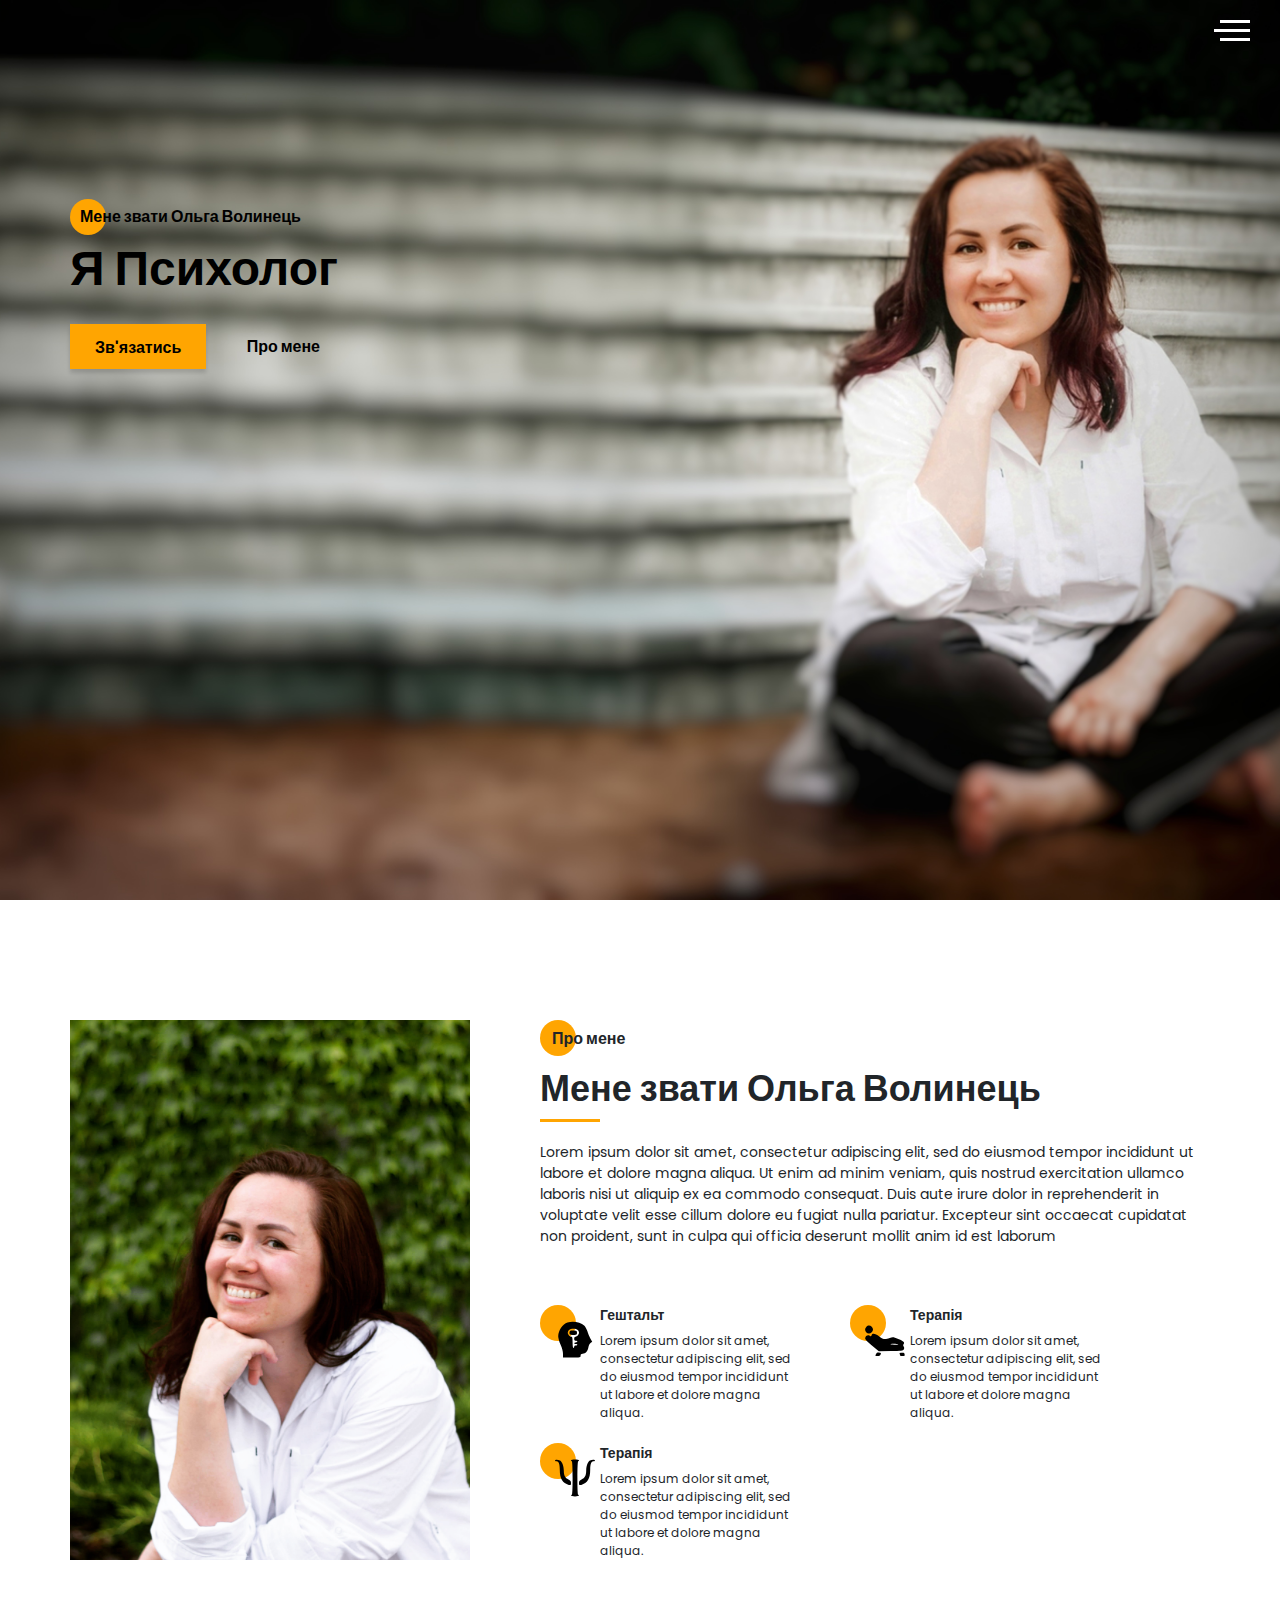
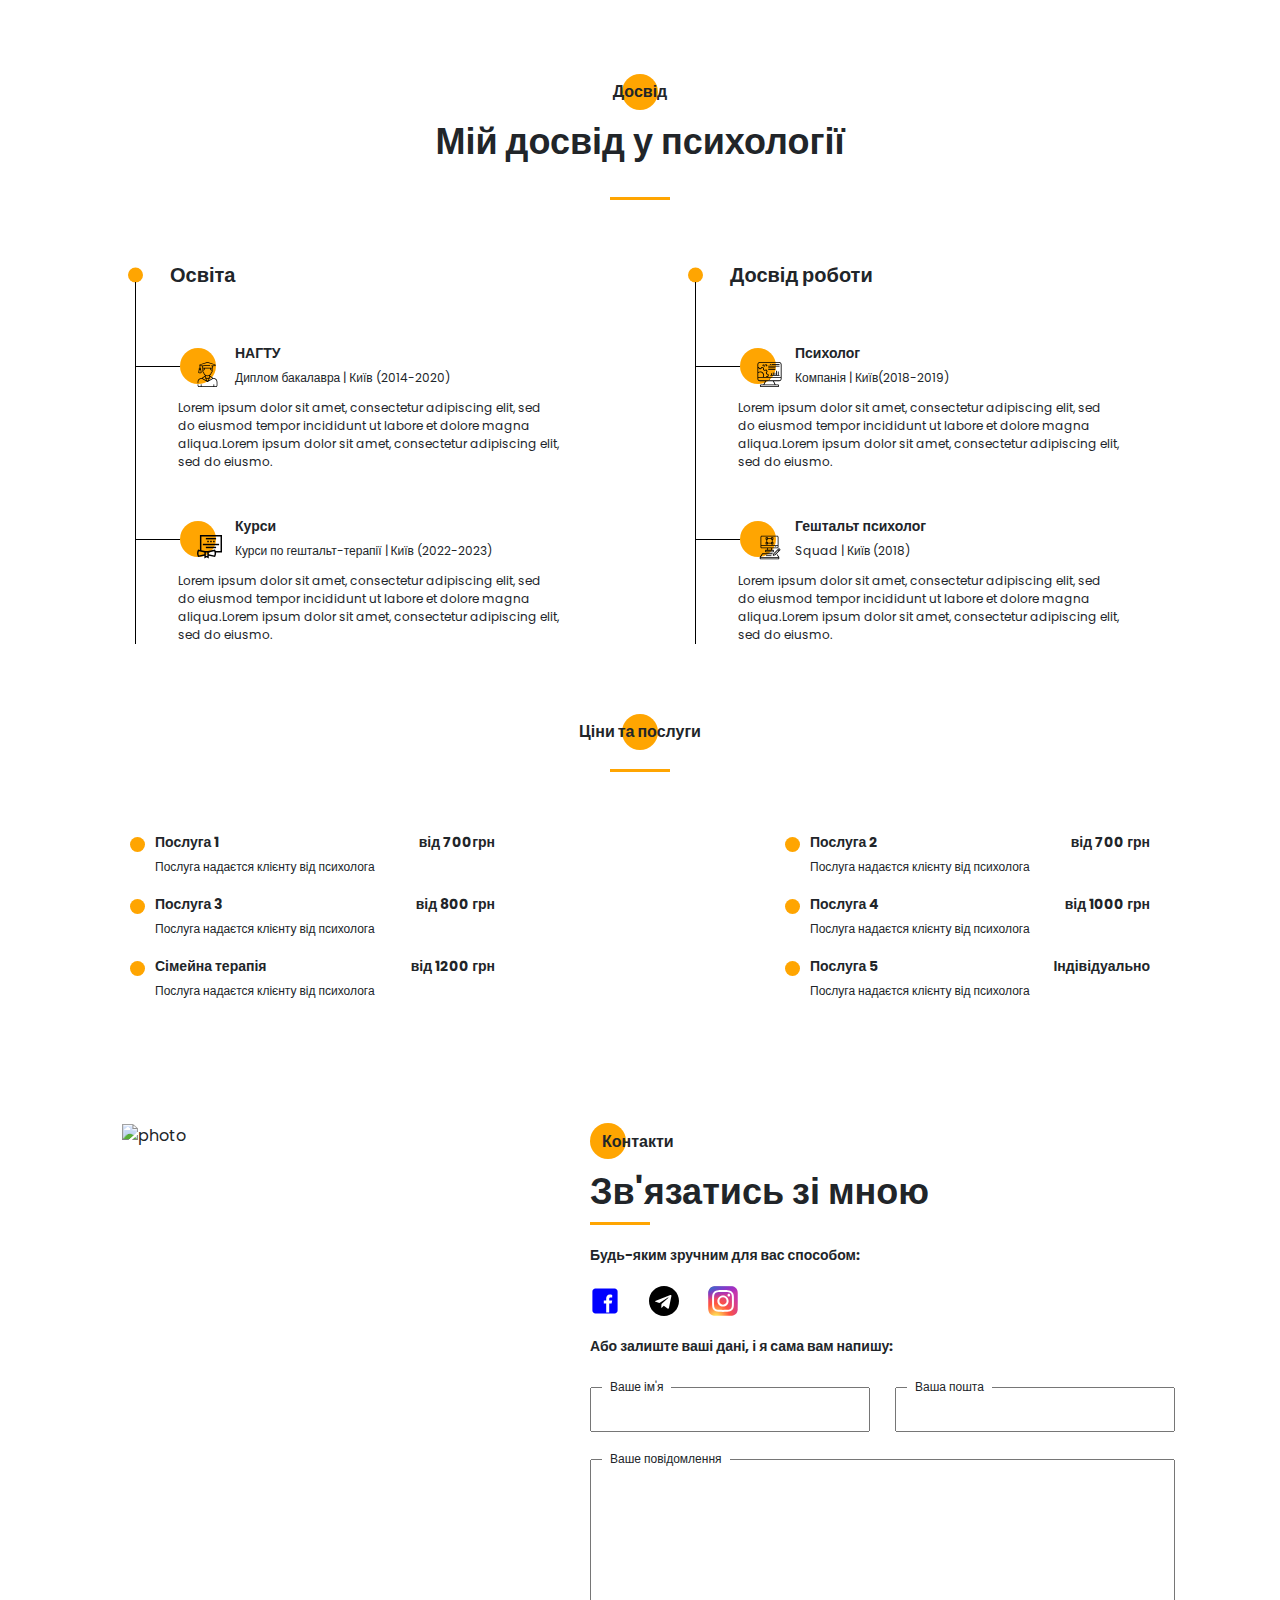
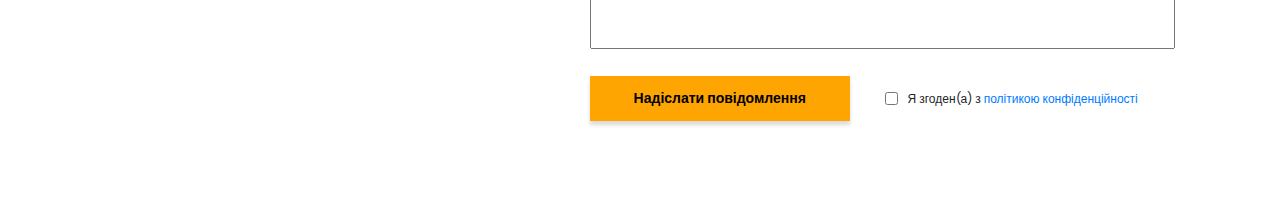
==== index.html @ dd6b6eea "Add files via upload" ====
<!DOCTYPE html><html lang="ru"><head><meta charset="UTF-8"><meta name="viewport" content="width=device-width,initial-scale=1"><meta http-equiv="X-UA-Compatible" content="ie=edge"><title>Olga Volynets</title><meta name="title" content="Мое портфолио"><meta name="description" content="Здесь вы сможете ознакомиться с моими работами и узнать больше обо мне"><!-- Open Graph / Facebook --><meta property="og:type" content="website"><meta property="og:url" content="https://metatags.io/"><meta property="og:title" content="Мое портфолио"><meta property="og:description" content="Здесь вы сможете ознакомиться с моими работами и узнать больше обо мне"><meta property="og:image" content="https://metatags.io/assets/meta-tags-16a33a6a8531e519cc0936fbba0ad904e52d35f34a46c97a2c9f6f7dd7d336f2.png"><!-- Twitter --><meta property="twitter:card" content="summary_large_image"><meta property="twitter:url" content="https://metatags.io/"><meta property="twitter:title" content="Мое портфолио"><meta property="twitter:description" content="Здесь вы сможете ознакомиться с моими работами и узнать больше обо мне"><meta property="twitter:image" content="https://metatags.io/assets/meta-tags-16a33a6a8531e519cc0936fbba0ad904e52d35f34a46c97a2c9f6f7dd7d336f2.png"><!-- Favicon  --><link rel="apple-touch-icon" sizes="57x57" href="icons/favicon//apple-icon-57x57.png"><link rel="apple-touch-icon" sizes="60x60" href="icons/favicon//apple-icon-60x60.png"><link rel="apple-touch-icon" sizes="72x72" href="icons/favicon//apple-icon-72x72.png"><link rel="apple-touch-icon" sizes="76x76" href="icons/favicon//apple-icon-76x76.png"><link rel="apple-touch-icon" sizes="114x114" href="icons/favicon//apple-icon-114x114.png"><link rel="apple-touch-icon" sizes="120x120" href="icons/favicon//apple-icon-120x120.png"><link rel="apple-touch-icon" sizes="144x144" href="icons/favicon//apple-icon-144x144.png"><link rel="apple-touch-icon" sizes="152x152" href="icons/favicon//apple-icon-152x152.png"><link rel="apple-touch-icon" sizes="180x180" href="icons/favicon//apple-icon-180x180.png"><link rel="icon" type="image/png" sizes="192x192" href="icons/favicon//android-icon-192x192.png"><link rel="icon" type="image/png" sizes="32x32" href="icons/favicon//favicon-32x32.png"><link rel="icon" type="image/png" sizes="96x96" href="icons/favicon//favicon-96x96.png"><link rel="icon" type="image/png" sizes="16x16" href="icons/favicon//favicon-16x16.png"><link rel="manifest" href="icons/favicon//manifest.json"><meta name="msapplication-TileColor" content="#ffffff"><meta name="msapplication-TileImage" content="icons/favicon//ms-icon-144x144.png"><meta name="theme-color" content="#ffffff"><link rel="stylesheet" href="css/style.min.css"></head><body><aside class="sidepanel"><a href="#" class="sidepanel__link"><svg width="20" height="20" viewBox="0 0 20 20" fill="none" xmlns="http://www.w3.org/2000/svg"><path d="M-7.46167e-07 2.92969L-1.28061e-07 17.0703C-5.74539e-08 18.6856 1.31439 20 2.92969 20L17.0703 20C18.6856 20 20 18.6856 20 17.0703L20 11.1719L12.9297 11.1719L12.9297 13.5156L9.41406 13.5156L9.41406 11.1719L7.03125 11.1719C5.09262 11.1719 3.51562 9.59488 3.51562 7.65625L3.51562 4.10156L7.03125 4.10156L7.03125 7.65625L9.41406 7.65625L9.41406 4.10156L12.9297 4.6875L12.9297 7.65625L20 7.65625L20 2.92969C20 1.31439 18.6856 -8.16774e-07 17.0703 -7.46167e-07L2.92969 -1.28061e-07C1.31439 -5.74539e-08 -8.16774e-07 1.31439 -7.46167e-07 2.92969Z" fill="black"/></svg> </a><a href="#" class="sidepanel__link"><svg width="20" height="20" viewBox="0 0 20 20" fill="none" xmlns="http://www.w3.org/2000/svg"><path d="M-6.01032e-07 6.25L-2.73196e-07 13.75C-1.22337e-07 17.2012 2.79875 20 6.25 20L13.75 20C17.2013 20 20 17.2012 20 13.75L20 6.25C20 2.79875 17.2012 -7.51891e-07 13.75 -6.01032e-07L6.25 -2.73196e-07C2.79875 -1.22337e-07 -7.51891e-07 2.79875 -6.01032e-07 6.25ZM13.75 1.875C16.1625 1.875 18.125 3.8375 18.125 6.25L18.125 13.75C18.125 16.1625 16.1625 18.125 13.75 18.125L6.25 18.125C3.8375 18.125 1.875 16.1625 1.875 13.75L1.875 6.25C1.875 3.8375 3.8375 1.875 6.25 1.875L13.75 1.875Z" fill="black"/><path d="M5 10C5 12.7612 7.23875 15 10 15C12.7613 15 15 12.7612 15 10C15 7.23875 12.7612 5 10 5C7.23875 5 5 7.23875 5 10ZM13.125 10C13.125 11.7225 11.7225 13.125 10 13.125C8.27625 13.125 6.875 11.7225 6.875 10C6.875 8.2775 8.27625 6.875 10 6.875C11.7225 6.875 13.125 8.2775 13.125 10Z" fill="black"/><path d="M5.29123 4.625C5.29123 4.25704 4.99295 3.95875 4.62499 3.95875C4.25703 3.95875 3.95874 4.25704 3.95874 4.625C3.95874 4.99296 4.25703 5.29125 4.62499 5.29125C4.99295 5.29125 5.29123 4.99296 5.29123 4.625Z" fill="black"/></svg> </a><a href="#" class="sidepanel__link"><svg width="19" height="20" viewBox="0 0 19 20" fill="none" xmlns="http://www.w3.org/2000/svg"><path d="M-4.37114e-07 9.99951C-1.95608e-07 15.5245 4.36167 19.9995 9.74107 19.9995C14.0457 19.9995 17.6962 17.1345 18.9832 13.162C19.0749 12.662 18.7734 12.4787 18.5148 12.4787C18.2835 12.4787 17.6706 12.487 16.8585 12.4912C17.4459 15.2728 15.5517 15.8595 15.5517 15.8595C14.4274 16.3145 14.1267 16.972 14.1267 16.972C13.5228 17.8778 13.5352 16.902 13.5352 16.902C13.603 15.8978 14.5389 15.3703 14.5389 15.3703C16.0283 14.4787 15.5979 13.0295 15.3493 12.4578C14.719 12.3678 14.2903 12.1103 14.0466 11.8245C13.8029 14.0453 12.9652 16.3795 9.23304 16.3795C8.16988 16.3795 7.30085 15.992 6.61933 15.3503C6.37316 15.4628 5.3827 15.8003 4.04116 15.2628C4.04116 15.2628 3.78012 14.4253 5.03988 12.5128C4.82345 11.7128 4.71606 10.8628 4.7111 10.0128C4.71606 9.16284 4.82345 8.31285 5.03988 7.51284C3.78012 5.61285 4.04116 4.77535 4.04116 4.77535C5.3827 4.23785 6.37316 4.57534 6.61933 4.67535C7.30085 4.03785 8.16988 3.65035 9.23304 3.65035C12.9752 3.65035 13.7987 5.98784 14.0383 8.21284C14.3307 7.86284 14.928 7.53784 15.8408 7.53784C17.1444 7.53784 18.1918 7.55034 18.5082 7.55034C18.7635 7.55034 19.0683 7.37534 18.9708 6.86284C17.692 2.86201 14.0391 -0.000488895 9.74107 -0.000488707C4.36167 -0.000488472 -6.7851e-07 4.47701 -4.37114e-07 9.99951Z" fill="#212121"/></svg></a><div class="sidepanel__divider"></div><div class="sidepanel__text"><span>Соціальні мережі</span></div></aside><div class="menu"><div class="menu__block"><div class="menu__close"><svg width="29" height="30" viewBox="0 0 29 30" fill="none" xmlns="http://www.w3.org/2000/svg"><path d="M17.1568 14.5231L28.4489 3.23075C29.1837 2.49623 29.1837 1.30861 28.4489 0.574085C27.7144 -0.160437 26.5267 -0.160437 25.7922 0.574085L14.4998 11.8665L3.20781 0.574085C2.47295 -0.160437 1.28567 -0.160437 0.551149 0.574085C-0.183716 1.30861 -0.183716 2.49623 0.551149 3.23075L11.8432 14.5231L0.551149 25.8155C-0.183716 26.55 -0.183716 27.7376 0.551149 28.4721C0.917206 28.8385 1.39852 29.0226 1.87948 29.0226C2.36045 29.0226 2.84141 28.8385 3.20781 28.4721L14.4998 17.1798L25.7922 28.4721C26.1586 28.8385 26.6396 29.0226 27.1205 29.0226C27.6015 29.0226 28.0825 28.8385 28.4489 28.4721C29.1837 27.7376 29.1837 26.55 28.4489 25.8155L17.1568 14.5231Z" fill="black"/></svg></div><nav><ul class="menu__list"><li class="menu__link"><a href="#about">ПРО МЕНЕ</a></li><li class="menu__link"><a href="#experience">МІЙ ДОСВІД</a></li><li class="menu__link"><a href="#price">ЦІНИ</a></li><li class="menu__link"><a href="#contact">КОНТАКТИ</a></li></ul></nav><div class="menu__social"><a href="#"><svg width="20" height="20" viewBox="0 0 20 20" fill="none" xmlns="http://www.w3.org/2000/svg"><path d="M13.7495 0L6.24951 0C2.79826 0 -0.000488281 2.79875 -0.000488281 6.25L-0.000488281 13.75C-0.000488281 17.2013 2.79826 20 6.24951 20L13.7495 20C17.2008 20 19.9995 17.2013 19.9995 13.75L19.9995 6.25C19.9995 2.79875 17.2008 0 13.7495 0ZM18.1245 13.75C18.1245 16.1625 16.162 18.125 13.7495 18.125L6.24951 18.125C3.83701 18.125 1.87451 16.1625 1.87451 13.75L1.87451 6.25C1.87451 3.8375 3.83701 1.875 6.24951 1.875L13.7495 1.875C16.162 1.875 18.1245 3.8375 18.1245 6.25L18.1245 13.75Z" fill="black"/><path d="M9.99951 5C7.23826 5 4.99951 7.23875 4.99951 10C4.99951 12.7613 7.23826 15 9.99951 15C12.7608 15 14.9995 12.7613 14.9995 10C14.9995 7.23875 12.7608 5 9.99951 5ZM9.99951 13.125C8.27701 13.125 6.87451 11.7225 6.87451 10C6.87451 8.27625 8.27701 6.875 9.99951 6.875C11.722 6.875 13.1245 8.27625 13.1245 10C13.1245 11.7225 11.722 13.125 9.99951 13.125Z" fill="black"/><path d="M15.3745 5.29123C15.7425 5.29123 16.0408 4.99295 16.0408 4.62499C16.0408 4.25703 15.7425 3.95874 15.3745 3.95874C15.0065 3.95874 14.7083 4.25703 14.7083 4.62499C14.7083 4.99295 15.0065 5.29123 15.3745 5.29123Z" fill="black"/></svg> </a><a href="#"><svg width="20" height="20" viewBox="0 0 20 20" fill="none" xmlns="http://www.w3.org/2000/svg"><path d="M17.0698 0L2.9292 0C1.3139 0 -0.000488281 1.31439 -0.000488281 2.92969L-0.000488281 17.0703C-0.000488281 18.6856 1.3139 20 2.9292 20L8.82764 20L8.82764 12.9297L6.48389 12.9297L6.48389 9.41406L8.82764 9.41406L8.82764 7.03125C8.82764 5.09262 10.4046 3.51563 12.3433 3.51563L15.8979 3.51563L15.8979 7.03125L12.3433 7.03125L12.3433 9.41406L15.8979 9.41406L15.312 12.9297L12.3433 12.9297L12.3433 20L17.0698 20C18.6851 20 19.9995 18.6856 19.9995 17.0703L19.9995 2.92969C19.9995 1.31439 18.6851 0 17.0698 0Z" fill="black"/></svg></a></div></div><div class="menu__overlay"></div></div><section class="promo"><div class="hamburger"><span></span> <span class="long"></span> <span></span></div><div class="container"><div class="title title_fz16 promo__subtitle">Мене звати Ольга Волинець</div><h1 class="title title_fz48 promo__title">Я Психолог</h1><div class="promo__btns"><a href="#contact" class="promo__link btn">Зв'язатись</a> <a href="#about" class="promo__link">Про мене</a></div></div></section><section class="about" id="about"><div class="container"><div class="about__wrapper"><div class="about__photo"><img src="img/main_photo.jpg" alt="photo"></div><div class="about__descr"><h2 class="title title_fz16 about__title">Про мене</h2><div class="title title_fz36 about__subtitle">Мене звати Ольга Волинець</div><div class="divider"></div><p class="about__text">Lorem ipsum dolor sit amet, consectetur adipiscing elit, sed do eiusmod tempor incididunt ut labore et dolore magna aliqua. Ut enim ad minim veniam, quis nostrud exercitation ullamco laboris nisi ut aliquip ex ea commodo consequat. Duis aute irure dolor in reprehenderit in voluptate velit esse cillum dolore eu fugiat nulla pariatur. Excepteur sint occaecat cupidatat non proident, sunt in culpa qui officia deserunt mollit anim id est laborum</p></div><div class="about__skills"><div class="about__skills-item"><div class="about__skills-circle"><img src="icons/about_me/web_development.svg" alt="web-dev"></div><div><div class="title title_fz14">Гештальт</div><p class="about__skills-text">Lorem ipsum dolor sit amet, consectetur adipiscing elit, sed do eiusmod tempor incididunt ut labore et dolore magna aliqua.</p></div></div><div class="about__skills-item"><div class="about__skills-circle"><img src="icons/about_me/mobile_dev.svg" alt="mobile-dev"></div><div><div class="title title_fz14">Терапія</div><p class="about__skills-text">Lorem ipsum dolor sit amet, consectetur adipiscing elit, sed do eiusmod tempor incididunt ut labore et dolore magna aliqua.</p></div></div><div class="about__skills-item"><div class="about__skills-circle"><img src="icons/about_me/design.svg" alt="design"></div><div><div class="title title_fz14">Терапія</div><p class="about__skills-text">Lorem ipsum dolor sit amet, consectetur adipiscing elit, sed do eiusmod tempor incididunt ut labore et dolore magna aliqua.</p></div></div></div></div></div></section><section class="resume" id="experience"><div class="container"><h2 class="title title_fz16 title__section-title">Досвід</h2><div class="title title_fz36 title__section-subtitle">Мій досвід у психології</div><div class="divider"></div><div class="resume__wrapper"><div class="resume__column"><h3 class="title title_fz20 resume__column-title">Освіта</h3><ul><li><div class="resume__item"><div class="resume__item-head"><div class="resume__item-icon"><img src="icons/experience/university.svg" alt="university"></div><h4 class="title title_fz14">НАГТУ</h4><div class="resume__item-location">Диплом бакалавра | Київ (2014-2020)</div></div><p class="resume__item-body">Lorem ipsum dolor sit amet, consectetur adipiscing elit, sed do eiusmod tempor incididunt ut labore et dolore magna aliqua.Lorem ipsum dolor sit amet, consectetur adipiscing elit, sed do eiusmo.</p></div></li><li><div class="resume__item"><div class="resume__item-head"><div class="resume__item-icon"><img src="icons/experience/courses.svg" alt="courses"></div><h4 class="title title_fz14">Курси</h4><div class="resume__item-location">Курси по гештальт-терапії | Київ (2022-2023)</div></div><p class="resume__item-body">Lorem ipsum dolor sit amet, consectetur adipiscing elit, sed do eiusmod tempor incididunt ut labore et dolore magna aliqua.Lorem ipsum dolor sit amet, consectetur adipiscing elit, sed do eiusmo.</p></div></li></ul></div><div class="resume__column"><h3 class="title title_fz20 resume__column-title">Досвід роботи</h3><ul><li><div class="resume__item"><div class="resume__item-head"><div class="resume__item-icon"><img src="icons/experience/developer.svg" alt="developer"></div><h4 class="title title_fz14">Психолог</h4><div class="resume__item-location">Компанія | Київ(2018-2019)</div></div><p class="resume__item-body">Lorem ipsum dolor sit amet, consectetur adipiscing elit, sed do eiusmod tempor incididunt ut labore et dolore magna aliqua.Lorem ipsum dolor sit amet, consectetur adipiscing elit, sed do eiusmo.</p></div></li><li><div class="resume__item"><div class="resume__item-head"><div class="resume__item-icon"><img src="icons/experience/designer.svg" alt="designer"></div><h4 class="title title_fz14">Гештальт психолог</h4><div class="resume__item-location">Squad | Київ (2018)</div></div><p class="resume__item-body">Lorem ipsum dolor sit amet, consectetur adipiscing elit, sed do eiusmod tempor incididunt ut labore et dolore magna aliqua.Lorem ipsum dolor sit amet, consectetur adipiscing elit, sed do eiusmo.</p></div></li></ul></div></div></div></section><section class="price" id="price"><div class="container"><h2 class="title title_fz16 title__section-title">Ціни та послуги</h2><div class="divider"></div><div class="price__wrapper"><div class="price__item"><div class="price__type">Послуга 1</div><div class="price__count">від 700грн</div><div class="price__descr">Послуга надаєтся клієнту від психолога</div></div><div class="price__item"><div class="price__type">Послуга 2</div><div class="price__count">від 700 грн</div><div class="price__descr">Послуга надаєтся клієнту від психолога</div></div><div class="price__item"><div class="price__type">Послуга 3</div><div class="price__count">від 800 грн</div><div class="price__descr">Послуга надаєтся клієнту від психолога</div></div><div class="price__item"><div class="price__type">Послуга 4</div><div class="price__count">від 1000 грн</div><div class="price__descr">Послуга надаєтся клієнту від психолога</div></div><div class="price__item"><div class="price__type">Сімейна терапія</div><div class="price__count">від 1200 грн</div><div class="price__descr">Послуга надаєтся клієнту від психолога</div></div><div class="price__item"><div class="price__type">Послуга 5</div><div class="price__count">Індівідуально</div><div class="price__descr">Послуга надаєтся клієнту від психолога</div></div></div></div></section><section class="contacts" id="contact"><div class="container"><div class="contacts__wrapper"><div class="contacts__photo"><img src="img/contact.jpg" alt="photo"></div><div class="contacts__descr"><h2 class="title title_fz16 contacts__title">Контакти</h2><div class="title title_fz36 contacts__subtitle">Зв'язатись зі мною</div><div class="divider"></div><div class="title title_fz14 contacts__text">Будь-яким зручним для вас способом:</div><div class="contacts__social"><a href="https://www.facebook.com/olyayal/" class="contacts__link"><img src="icons/social/facebook.svg" alt="facebook"> </a><a href="https://t.me/voooolyaa" class="contacts__link"><img src="icons/social/telegram.svg" alt="telegram"> </a><a href="#" class="contacts__link"><img src="icons/social/instagram.svg" alt="instagram"></a></div><div class="title title_fz14 contacts__text">Або залиште ваші дані, і я сама вам напишу:</div><form class="contacts__form" action="https://formspree.io/f/mwkdkowk" method="POST"><div class="contacts__input"><input required name="name" id="name" type="text"> <label for="name">Ваше ім'я</label></div><div class="contacts__input"><input required name="email" id="email" type="email"> <label for="email">Ваша пошта</label></div><div class="contacts__textarea"><textarea name="text" id="text"></textarea> <label for="text">Ваше повідомлення</label></div><div class="contacts__triggers"><button class="contacts__btn btn">Надіслати повідомлення</button><div class="contacts__policy"><input required type="checkbox"> <span>Я згоден(а) з <a href="/policy.html">політикою конфіденційності</a></span></div></div></form></div></div></div></section><script src="js/script.js"></script></body></html>
---- css/style.min.css ----
/*!
 * Bootstrap Reboot v4.3.1 (https://getbootstrap.com/)
 * Copyright 2011-2019 The Bootstrap Authors
 * Copyright 2011-2019 Twitter, Inc.
 * Licensed under MIT (https://github.com/twbs/bootstrap/blob/master/LICENSE)
 * Forked from Normalize.css, licensed MIT (https://github.com/necolas/normalize.css/blob/master/LICENSE.md)
 */@import url(https://fonts.googleapis.com/css2?family=Poppins:wght@500;700&display=swap);*,::after,::before{box-sizing:border-box}html{font-family:sans-serif;line-height:1.15;-webkit-text-size-adjust:100%;-webkit-tap-highlight-color:rgba(0,0,0,0)}article,aside,figcaption,figure,footer,header,hgroup,main,nav,section{display:block}body{margin:0;font-family:-apple-system,BlinkMacSystemFont,"Segoe UI",Roboto,"Helvetica Neue",Arial,"Noto Sans",sans-serif,"Apple Color Emoji","Segoe UI Emoji","Segoe UI Symbol","Noto Color Emoji";font-size:1rem;font-weight:400;line-height:1.5;color:#212529;text-align:left;background-color:#fff}[tabindex="-1"]:focus{outline:0!important}hr{box-sizing:content-box;height:0;overflow:visible}h1,h2,h3,h4,h5,h6{margin-top:0;margin-bottom:.5rem}p{margin-top:0;margin-bottom:1rem}abbr[data-original-title],abbr[title]{text-decoration:underline;-webkit-text-decoration:underline dotted;text-decoration:underline dotted;cursor:help;border-bottom:0;-webkit-text-decoration-skip-ink:none;text-decoration-skip-ink:none}address{margin-bottom:1rem;font-style:normal;line-height:inherit}dl,ol,ul{margin-top:0;margin-bottom:1rem}ol ol,ol ul,ul ol,ul ul{margin-bottom:0}dt{font-weight:700}dd{margin-bottom:.5rem;margin-left:0}blockquote{margin:0 0 1rem}b,strong{font-weight:bolder}small{font-size:80%}sub,sup{position:relative;font-size:75%;line-height:0;vertical-align:baseline}sub{bottom:-.25em}sup{top:-.5em}a{color:#007bff;text-decoration:none;background-color:rgba(0,0,0,0)}a:hover{color:#0056b3;text-decoration:underline}a:not([href]):not([tabindex]){color:inherit;text-decoration:none}a:not([href]):not([tabindex]):focus,a:not([href]):not([tabindex]):hover{color:inherit;text-decoration:none}a:not([href]):not([tabindex]):focus{outline:0}code,kbd,pre,samp{font-family:SFMono-Regular,Menlo,Monaco,Consolas,"Liberation Mono","Courier New",monospace;font-size:1em}pre{margin-top:0;margin-bottom:1rem;overflow:auto}figure{margin:0 0 1rem}img{vertical-align:middle;border-style:none}svg{overflow:hidden;vertical-align:middle}table{border-collapse:collapse}caption{padding-top:.75rem;padding-bottom:.75rem;color:#6c757d;text-align:left;caption-side:bottom}th{text-align:inherit}label{display:inline-block;margin-bottom:.5rem}button{border-radius:0}button:focus{outline:1px dotted;outline:5px auto -webkit-focus-ring-color}button,input,optgroup,select,textarea{margin:0;font-family:inherit;font-size:inherit;line-height:inherit}button,input{overflow:visible}button,select{text-transform:none}select{word-wrap:normal}[type=button],[type=reset],[type=submit],button{-webkit-appearance:button}[type=button]:not(:disabled),[type=reset]:not(:disabled),[type=submit]:not(:disabled),button:not(:disabled){cursor:pointer}[type=button]::-moz-focus-inner,[type=reset]::-moz-focus-inner,[type=submit]::-moz-focus-inner,button::-moz-focus-inner{padding:0;border-style:none}input[type=checkbox],input[type=radio]{box-sizing:border-box;padding:0}input[type=date],input[type=datetime-local],input[type=month],input[type=time]{-webkit-appearance:listbox}textarea{overflow:auto;resize:vertical}fieldset{min-width:0;padding:0;margin:0;border:0}legend{display:block;width:100%;max-width:100%;padding:0;margin-bottom:.5rem;font-size:1.5rem;line-height:inherit;color:inherit;white-space:normal}progress{vertical-align:baseline}[type=number]::-webkit-inner-spin-button,[type=number]::-webkit-outer-spin-button{height:auto}[type=search]{outline-offset:-2px;-webkit-appearance:none}[type=search]::-webkit-search-decoration{-webkit-appearance:none}::-webkit-file-upload-button{font:inherit;-webkit-appearance:button}output{display:inline-block}summary{display:list-item;cursor:pointer}template{display:none}[hidden]{display:none!important}*{font-family:Poppins,sans-serif;margin:0;padding:0}.container{width:1140px;margin:0 auto}.divider{width:60px;height:3px;background-color:#ffa501;margin:25px auto 0 auto}p{margin:0}.promo{min-height:100vh;position:relative;background:url(../img/main_bg.jpg) no-repeat 50%/cover;padding-top:205px}.promo__title{width:535px;margin-top:10px;color:#000}.promo__subtitle{position:relative;padding-left:10px;z-index:2;color:#000}.promo__subtitle:before{content:"";position:absolute;z-index:-1;top:-25%;left:0;width:36px;height:36px;border-radius:100%;background:#ffa501}.promo__btns{margin-top:25px;display:flex;align-items:center;justify-content:space-between;width:250px}.promo__link{color:#000;font-weight:700}.promo__link:hover{color:#ffa501;text-decoration:none}.promo__link.btn:hover{background-color:#fff}.title{font-weight:700;font-size:36px;line-height:60px}.title_fz14{font-size:14px;line-height:21px}.title_fz16{font-size:16px;line-height:24px}.title_fz20{font-size:20px;line-height:30px}.title_fz36{font-size:36px}.title_fz48{font-size:48px}.title__section-title{position:relative;text-align:center}.title__section-title:before{content:"";position:absolute;z-index:-1;top:-25%;left:0;width:36px;height:36px;border-radius:100%;background:#ffa501}.title__section-title:before{top:-6px;left:50%;transform:translateX(-50%)}.title__section-subtitle{text-align:center}.btn{height:45px;background:#ffa501;box-shadow:0 4px 4px rgba(0,0,0,.15);padding:12px 25px}.sidepanel{position:fixed;top:230px;left:50px;display:flex;flex-direction:column;justify-content:space-between;align-items:center;height:340px;z-index:3}.sidepanel__divider{width:2px;height:70px;background-color:#000}.sidepanel__text{height:150px;width:25px}.sidepanel__text span{transform:rotate(-90deg) translate(-30%,-260%);display:block;width:150px}.hamburger{position:absolute;top:20px;right:30px;height:21px;display:flex;flex-direction:column;justify-content:space-between;align-items:flex-end;cursor:pointer}.hamburger span{display:block;width:30px;height:3px;background:#fff}.hamburger span.long{width:36px}.menu{position:fixed;top:0;left:-100%;width:100%;height:100vh;z-index:10;visibility:hidden;opacity:0;transition:all .6s}.menu.active{left:0;visibility:visible;opacity:1}.menu__block{position:relative;width:345px;background-color:#ffa501;height:100%;padding-top:140px;padding-left:40px;transition:all .6s;z-index:10}.menu__close{position:absolute;top:25px;right:25px;cursor:pointer}.menu__list{list-style-type:none;padding-left:35px}.menu__link{position:relative;font-weight:700;font-size:24px;line-height:36px;margin-bottom:15px}.menu__link:before{content:"";position:absolute;left:-35px;top:10px;width:15px;height:15px;border-radius:100%;border:1px solid #000;transition:all .6s}.menu__link:hover:before{background-color:#fff}.menu__link a{color:#fff}.menu__social{position:absolute;bottom:50px;left:50%;transform:translateX(-50%);width:90px;display:flex;justify-content:space-between;align-items:center}.menu__overlay{position:fixed;top:0;left:0;width:100%;height:100%;background-color:#fff;opacity:.75}.about{padding-top:120px}.about__wrapper{display:grid;grid-template-columns:400px 670px;grid-template-rows:minmax(245px,auto) minmax(255px,auto);grid-auto-rows:minmax(245px,auto);column-gap:70px;row-gap:40px}.about__photo{grid-row:1/3}.about__photo img{width:100%;height:100%;object-fit:cover}.about__descr{padding-top:6px}.about__descr .divider{margin:0}.about__title{position:relative;padding:1px 0 0 12px}.about__title:before{content:"";position:absolute;z-index:-1;top:-25%;left:0;width:36px;height:36px;border-radius:100%;background:#ffa501}.about__text{margin-top:20px;font-size:14px;line-height:21px}.about__skills{display:grid;grid-template:repeat(2,minmax(115px,auto))/repeat(2,260px);grid-auto-rows:1fr;column-gap:50px;row-gap:20px}.about__skills-item{display:grid;grid-template-columns:40px 200px;column-gap:20px}.about__skills-circle{position:relative;padding:15px 0 0 15px}.about__skills-circle:before{content:"";position:absolute;z-index:-1;top:-25%;left:0;width:36px;height:36px;border-radius:100%;background:#ffa501}.about__skills-circle:before{top:0}.about__skills-text{margin-top:6px;font-size:12px;line-height:18px}.resume{padding-top:120px}.resume__wrapper{padding:60px 65px 0 65px;display:grid;grid-template-columns:repeat(2,425px);column-gap:135px}.resume__column-title{position:relative;padding-left:35px}.resume__column-title:before{content:"";position:absolute;width:15px;height:15px;background:#ffa501;border-radius:100%;left:-7px;top:50%;transform:translateY(-50%)}.resume__column ul{list-style-type:none}.resume__column ul li{position:relative}.resume__column ul li:after{content:"";width:1px;height:calc(100% + 16px);position:absolute;top:-16px;left:0;background-color:#000}.resume__item{position:relative}.resume__item:before{content:"";height:1px;width:45px;position:absolute;top:68px;background-color:#000}.resume__item-head{position:relative;padding:45px 0 0 100px}.resume__item-head h4{margin-bottom:0}.resume__item-body{padding-left:43px;margin-top:12px}.resume__item-icon{position:absolute;top:50px;left:45px}.resume__item-icon:before{content:"";position:absolute;z-index:-1;top:-25%;left:0;width:36px;height:36px;border-radius:100%;background:#ffa501}.resume__item-icon img{position:absolute;left:17px;top:14px}.resume__item-location{font-size:12px;line-height:18px;margin-top:5px}.resume__item-body{font-size:12px;line-height:18px}.skills{padding-top:120px}.skills__items{margin-top:60px;padding:0 10px;display:grid;grid-template:repeat(2,minmax(270px,auto))/repeat(4,270px);grid-auto-rows:minmax(270px,auto);gap:13px}.skills__item{border:1px solid #000;padding:30px 30px 25px 30px}.skills__item-img{display:flex;align-items:center;min-height:65px}.skills__item h3{margin-top:20px;margin-bottom:0}.skills__item p{margin-top:15px;margin-bottom:0;font-size:12px;line-height:18px}.skills__ratings{margin-top:120px;display:grid;grid-template:repeat(2,minmax(70px,auto))/repeat(3,350px);column-gap:45px;row-gap:35px}.skills__ratings-item{display:grid;grid-template:minmax(21px,auto) 14px/200px 35px;justify-content:space-between;align-content:space-between}.skills__ratings-title{position:relative;padding:2px 0 0 13px}.skills__ratings-title:before{content:"";position:absolute;z-index:-1;top:-25%;left:0;width:36px;height:36px;border-radius:100%;background:#ffa501}.skills__ratings-counter{font-size:14px;line-height:21px}.skills__ratings-line{width:350px;height:14px;background-color:#e8e4de;border-radius:4px;grid-column:1/3}.skills__ratings-line span{display:block;height:100%;background-color:#ffa501;border-radius:4px}.portfolio{padding-top:120px}.portfolio__wrapper{margin-top:60px;display:grid;grid-template:repeat(2,280px)/repeat(4,280px);grid-auto-rows:280px;gap:5px}.portfolio__wrapper .vertical{grid-row:1/3;grid-column:4/5}.portfolio__wrapper .horizonal{grid-row:2/3;grid-column:2/4}.portfolio__item{transition:all .6s}.portfolio__item img{width:100%;height:100%;object-fit:cover}.price{padding-top:60px}.price__wrapper{margin-top:60px;padding:0 60px;display:grid;grid-template:repeat(3,minmax(45px,auto))/repeat(2,365px);grid-auto-rows:minmax(45px,auto);row-gap:15px;justify-content:space-between}.price__item{position:relative;display:grid;grid-template:repeat(2,minmax(21px,auto))/repeat(2,auto);row-gap:5px;padding-left:25px}.price__item:before{content:"";width:15px;height:15px;background-color:#ffa501;border-radius:100%;position:absolute;top:5px}.price__count,.price__type{font-weight:700;font-size:14px;line-height:21px}.price__count{justify-self:end}.price__descr{grid-column:1/3;font-size:12px;line-height:18px}.contacts{padding:120px 0 90px 0}.contacts__wrapper{padding:0 35px 0 52px;display:grid;grid-template-columns:400px 585px;justify-content:space-between}.contacts__photo img{width:100%;height:100%;object-fit:cover}.contacts__descr{padding-top:6px}.contacts__descr .divider{margin:0}.contacts__title{position:relative;padding:1px 0 0 12px}.contacts__title:before{content:"";position:absolute;z-index:-1;top:-25%;left:0;width:36px;height:36px;border-radius:100%;background:#ffa501}.contacts__social,.contacts__text{margin-top:20px}.contacts__link{margin-right:25px}.contacts__link img{max-width:30px;max-height:30px}.contacts__link:hover{text-decoration:none}.contacts__form{margin-top:30px;display:grid;grid-template:45px 190px 45px/repeat(2,280px);justify-content:space-between;row-gap:27px}.contacts__form label{display:block;position:absolute;top:-9px;left:12px;height:18px;padding:0 8px;background-color:#fff;font-size:12px;margin-bottom:0}.contacts__triggers{grid-column:1/3;display:grid;grid-template-columns:repeat(2,auto);column-gap:35px}.contacts__policy{font-size:12px;line-height:14px;display:flex;align-items:center}.contacts__policy input{margin-right:10px}.contacts__input{position:relative}.contacts__input input{width:100%;height:100%;padding:0 20px;font-size:12px}.contacts__textarea{position:relative;grid-column:1/3}.contacts__textarea textarea{width:100%;height:100%;resize:none;padding:20px;font-size:12px}.contacts__btn{border:none;font-weight:700;font-size:14px;line-height:21px}@media(max-width:1439px){.sidepanel{display:none}}@media(max-width:1200px){.container{max-width:960px}.about__wrapper{grid-template-columns:400px 520px;column-gap:40px}.about__skills{column-gap:20px;grid-template:repeat(2,minmax(115px,auto))/repeat(2,250px)}.about__skills-item{grid-template-columns:40px 195px;column-gap:15px}.resume__wrapper{padding:40px 20px 0 20px;column-gap:80px}.skills__items{grid-template-columns:repeat(auto-fit,270px);justify-content:space-between}.skills__ratings{grid-template-columns:repeat(auto-fit,350px);grid-auto-rows:minmax(70px,auto);justify-content:space-between;padding:0 30px}.portfolio__wrapper{grid-template-columns:repeat(auto-fit,280px);grid-auto-rows:280px;justify-content:space-around;row-gap:35px}.portfolio__wrapper .horizonal,.portfolio__wrapper .vertical{grid-row:unset;grid-column:unset}.contacts__wrapper{padding:0;grid-template-columns:400px 520px}.contacts__form{grid-template:45px 190px 45px/repeat(2,250px)}}@media(max-width:992px){.container{max-width:720px}.title_fz36{font-size:30px;line-height:42px;margin-top:26px}.divider{margin:15px auto 0 auto}.about__wrapper{grid-template-columns:300px 380px}.about__skills{grid-template-columns:380px;grid-auto-rows:minmax(115px,auto)}.about__skills-item{grid-template-columns:40px 320px;column-gap:20px}.resume__wrapper{column-gap:60px;grid-template-columns:repeat(2,320px)}.skills__items{padding:0 20px}.skills__ratings{grid-template-columns:repeat(auto-fit,320px);justify-content:space-between;padding:0;column-gap:0}.skills__ratings-line{width:100%}.price__wrapper{grid-template-columns:repeat(auto-fit,350px);padding:0}.contacts__wrapper{grid-template-columns:300px 400px}.contacts__form{grid-template:45px 190px 45px/repeat(2,195px)}.contacts__btn{padding:8px 25px;line-height:16px}}@media(max-width:768px){.container{max-width:540px}.title_fz48{font-size:28px}.promo__title{line-height:39px;width:300px}.about{padding-top:40px}.about__wrapper{grid-template:400px auto auto/1fr}.about__photo{grid-row:unset}.about__skills{grid-template-columns:repeat(2,260px)}.about__skills-item{grid-template-columns:40px 200px;column-gap:20px}.resume{padding-top:40px}.resume__wrapper{grid-template-columns:1fr;column-gap:60px;row-gap:40px}.skills{padding-top:40px}.skills__items{padding:0;justify-content:center;gap:20px}.skills__ratings{grid-template-columns:repeat(auto-fit,320px);grid-auto-rows:minmax(70px,auto);justify-content:center;margin-top:40px}.skills__ratings-line{width:100%}.portfolio{padding-top:40px}.price{padding-top:40px}.price__wrapper{margin-top:20px;justify-content:center}.contacts{padding-top:40px}.contacts__photo{display:none}.contacts__wrapper{grid-template-columns:1fr}.contacts__form{grid-template:45px 190px 45px/repeat(2,250px)}}@media(max-width:576px){.container{width:100%;padding:0 10px}.title_fz48{font-size:26px}.title_fz36{font-size:24px;line-height:36px}.hamburger{right:20px}.menu__block{width:250px;padding-left:20px}.promo{background:url(../img/main_bg.jpg) no-repeat 70%/cover}.promo__btns{margin-top:30px}.about__wrapper{grid-template:340px auto auto/1fr}.about__skills{grid-template-columns:1fr}.resume__wrapper{padding:40px 5px 0 5px}.skills__items{margin-top:20px}.skills__ratings{grid-template-columns:repeat(auto-fit,300px)}.price__wrapper{grid-template-columns:repeat(auto-fit,295px)}.contacts{padding-bottom:50px}.contacts__form{grid-template:45px 45px 190px minmax(45px,auto)/1fr}.contacts__textarea{grid-column:unset;width:100%}.contacts__triggers{grid-column:unset;grid-template-columns:1fr;column-gap:unset;row-gap:20px}.contacts__btn{order:2;max-width:220px;margin:0 auto}.contacts__policy{width:180px;margin:0 auto;line-height:18px}}
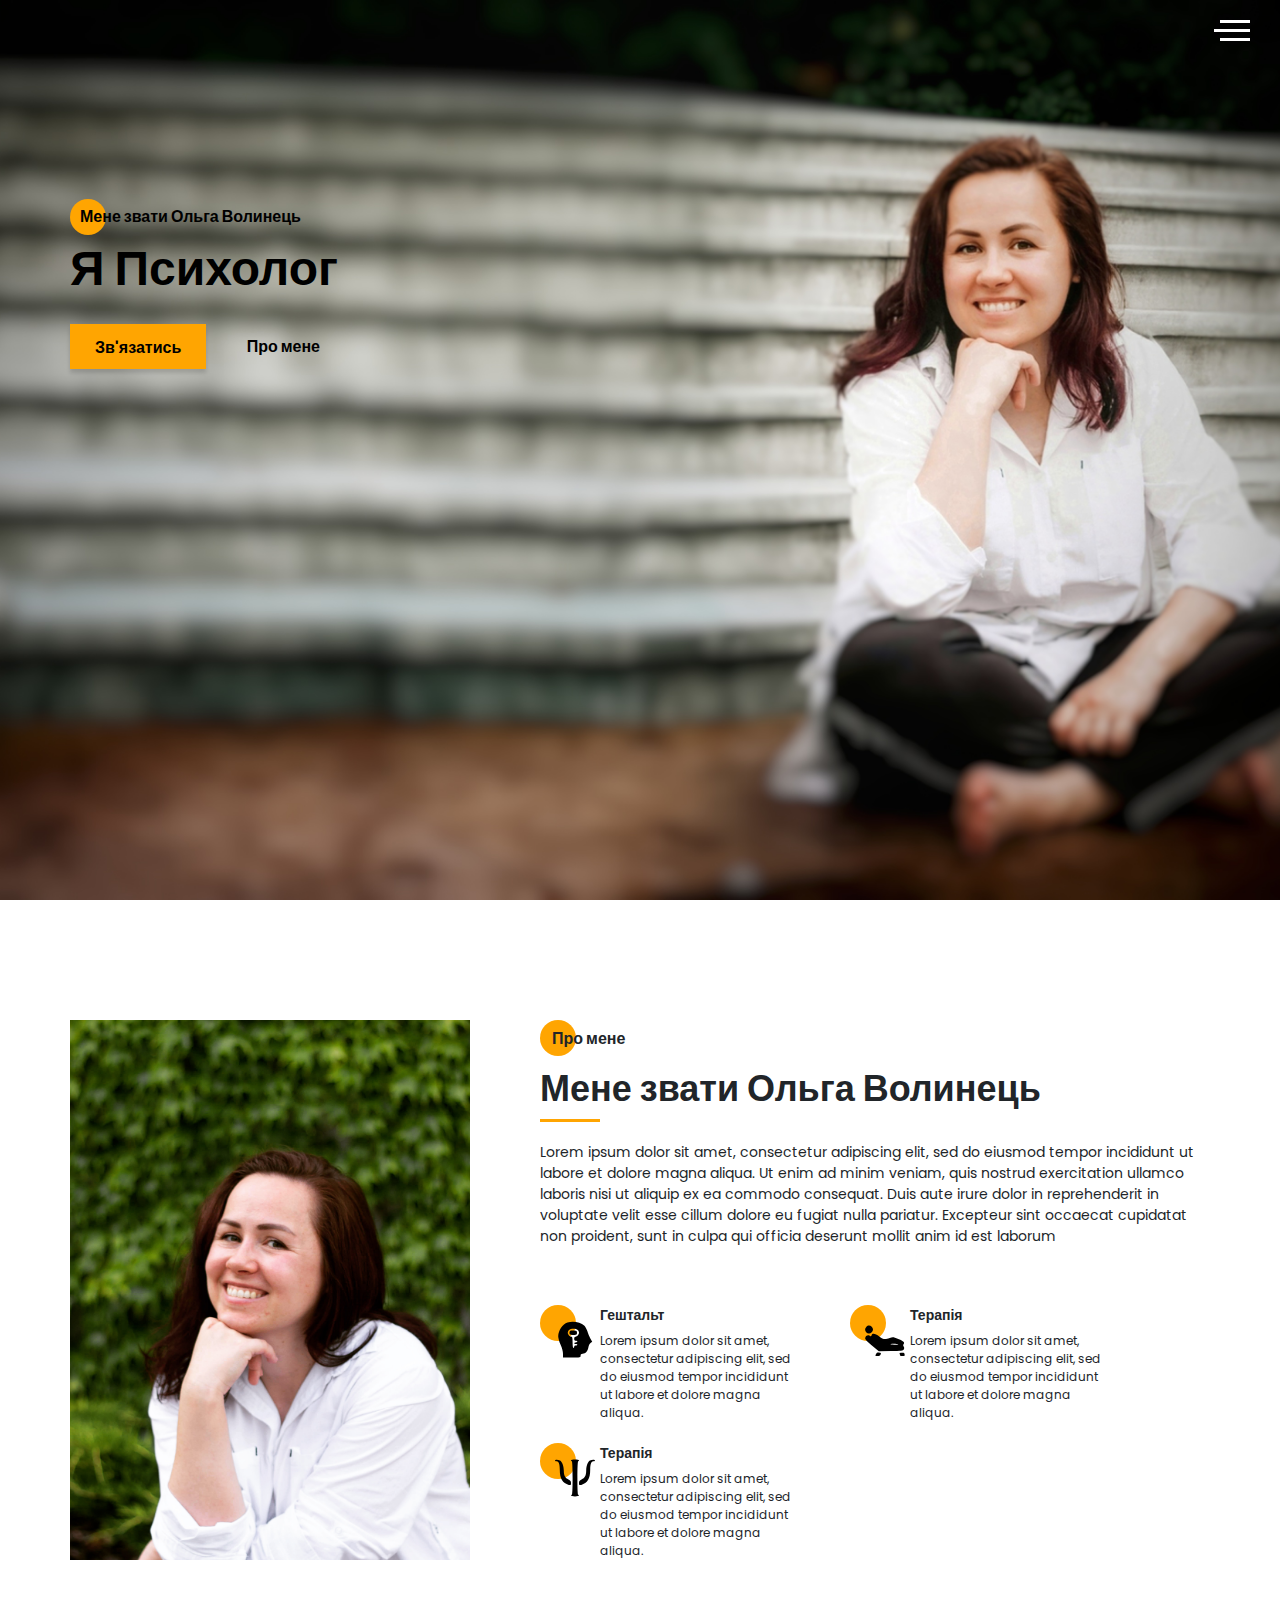
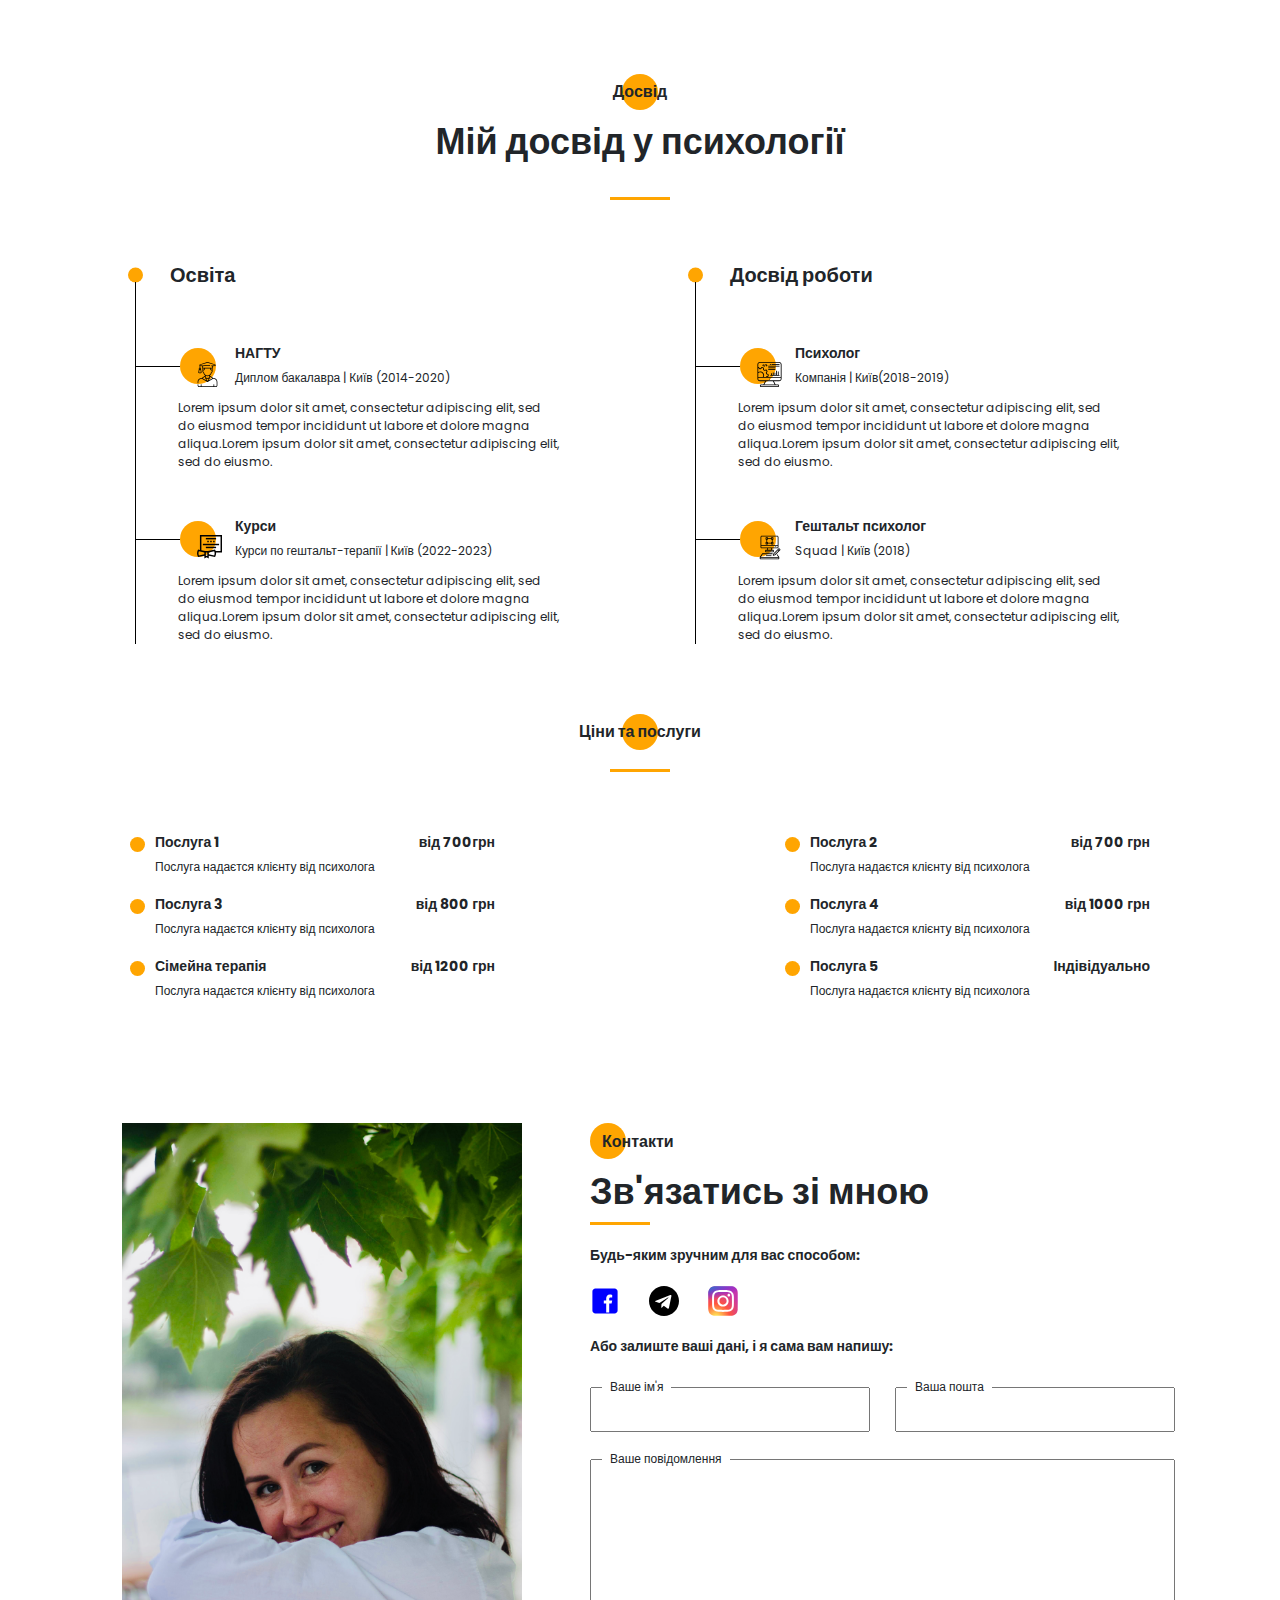
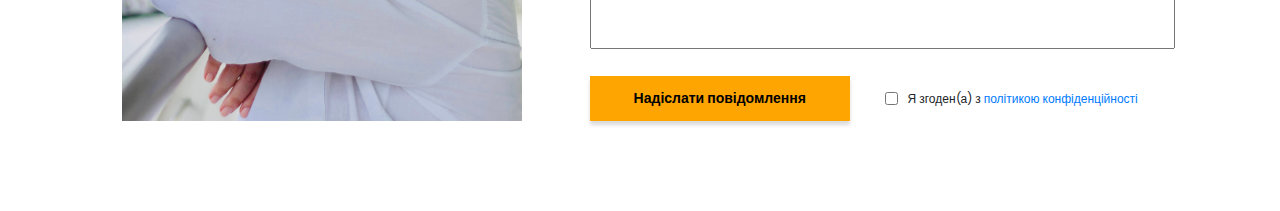
==== commit f27dd013: "Update index.html" ====
--- a/index.html
+++ b/index.html
@@ -1 +1 @@
-<!DOCTYPE html><html lang="ru"><head><meta charset="UTF-8"><meta name="viewport" content="width=device-width,initial-scale=1"><meta http-equiv="X-UA-Compatible" content="ie=edge"><title>Olga Volynets</title><meta name="title" content="Мое портфолио"><meta name="description" content="Здесь вы сможете ознакомиться с моими работами и узнать больше обо мне"><!-- Open Graph / Facebook --><meta property="og:type" content="website"><meta property="og:url" content="https://metatags.io/"><meta property="og:title" content="Мое портфолио"><meta property="og:description" content="Здесь вы сможете ознакомиться с моими работами и узнать больше обо мне"><meta property="og:image" content="https://metatags.io/assets/meta-tags-16a33a6a8531e519cc0936fbba0ad904e52d35f34a46c97a2c9f6f7dd7d336f2.png"><!-- Twitter --><meta property="twitter:card" content="summary_large_image"><meta property="twitter:url" content="https://metatags.io/"><meta property="twitter:title" content="Мое портфолио"><meta property="twitter:description" content="Здесь вы сможете ознакомиться с моими работами и узнать больше обо мне"><meta property="twitter:image" content="https://metatags.io/assets/meta-tags-16a33a6a8531e519cc0936fbba0ad904e52d35f34a46c97a2c9f6f7dd7d336f2.png"><!-- Favicon  --><link rel="apple-touch-icon" sizes="57x57" href="icons/favicon//apple-icon-57x57.png"><link rel="apple-touch-icon" sizes="60x60" href="icons/favicon//apple-icon-60x60.png"><link rel="apple-touch-icon" sizes="72x72" href="icons/favicon//apple-icon-72x72.png"><link rel="apple-touch-icon" sizes="76x76" href="icons/favicon//apple-icon-76x76.png"><link rel="apple-touch-icon" sizes="114x114" href="icons/favicon//apple-icon-114x114.png"><link rel="apple-touch-icon" sizes="120x120" href="icons/favicon//apple-icon-120x120.png"><link rel="apple-touch-icon" sizes="144x144" href="icons/favicon//apple-icon-144x144.png"><link rel="apple-touch-icon" sizes="152x152" href="icons/favicon//apple-icon-152x152.png"><link rel="apple-touch-icon" sizes="180x180" href="icons/favicon//apple-icon-180x180.png"><link rel="icon" type="image/png" sizes="192x192" href="icons/favicon//android-icon-192x192.png"><link rel="icon" type="image/png" sizes="32x32" href="icons/favicon//favicon-32x32.png"><link rel="icon" type="image/png" sizes="96x96" href="icons/favicon//favicon-96x96.png"><link rel="icon" type="image/png" sizes="16x16" href="icons/favicon//favicon-16x16.png"><link rel="manifest" href="icons/favicon//manifest.json"><meta name="msapplication-TileColor" content="#ffffff"><meta name="msapplication-TileImage" content="icons/favicon//ms-icon-144x144.png"><meta name="theme-color" content="#ffffff"><link rel="stylesheet" href="css/style.min.css"></head><body><aside class="sidepanel"><a href="#" class="sidepanel__link"><svg width="20" height="20" viewBox="0 0 20 20" fill="none" xmlns="http://www.w3.org/2000/svg"><path d="M-7.46167e-07 2.92969L-1.28061e-07 17.0703C-5.74539e-08 18.6856 1.31439 20 2.92969 20L17.0703 20C18.6856 20 20 18.6856 20 17.0703L20 11.1719L12.9297 11.1719L12.9297 13.5156L9.41406 13.5156L9.41406 11.1719L7.03125 11.1719C5.09262 11.1719 3.51562 9.59488 3.51562 7.65625L3.51562 4.10156L7.03125 4.10156L7.03125 7.65625L9.41406 7.65625L9.41406 4.10156L12.9297 4.6875L12.9297 7.65625L20 7.65625L20 2.92969C20 1.31439 18.6856 -8.16774e-07 17.0703 -7.46167e-07L2.92969 -1.28061e-07C1.31439 -5.74539e-08 -8.16774e-07 1.31439 -7.46167e-07 2.92969Z" fill="black"/></svg> </a><a href="#" class="sidepanel__link"><svg width="20" height="20" viewBox="0 0 20 20" fill="none" xmlns="http://www.w3.org/2000/svg"><path d="M-6.01032e-07 6.25L-2.73196e-07 13.75C-1.22337e-07 17.2012 2.79875 20 6.25 20L13.75 20C17.2013 20 20 17.2012 20 13.75L20 6.25C20 2.79875 17.2012 -7.51891e-07 13.75 -6.01032e-07L6.25 -2.73196e-07C2.79875 -1.22337e-07 -7.51891e-07 2.79875 -6.01032e-07 6.25ZM13.75 1.875C16.1625 1.875 18.125 3.8375 18.125 6.25L18.125 13.75C18.125 16.1625 16.1625 18.125 13.75 18.125L6.25 18.125C3.8375 18.125 1.875 16.1625 1.875 13.75L1.875 6.25C1.875 3.8375 3.8375 1.875 6.25 1.875L13.75 1.875Z" fill="black"/><path d="M5 10C5 12.7612 7.23875 15 10 15C12.7613 15 15 12.7612 15 10C15 7.23875 12.7612 5 10 5C7.23875 5 5 7.23875 5 10ZM13.125 10C13.125 11.7225 11.7225 13.125 10 13.125C8.27625 13.125 6.875 11.7225 6.875 10C6.875 8.2775 8.27625 6.875 10 6.875C11.7225 6.875 13.125 8.2775 13.125 10Z" fill="black"/><path d="M5.29123 4.625C5.29123 4.25704 4.99295 3.95875 4.62499 3.95875C4.25703 3.95875 3.95874 4.25704 3.95874 4.625C3.95874 4.99296 4.25703 5.29125 4.62499 5.29125C4.99295 5.29125 5.29123 4.99296 5.29123 4.625Z" fill="black"/></svg> </a><a href="#" class="sidepanel__link"><svg width="19" height="20" viewBox="0 0 19 20" fill="none" xmlns="http://www.w3.org/2000/svg"><path d="M-4.37114e-07 9.99951C-1.95608e-07 15.5245 4.36167 19.9995 9.74107 19.9995C14.0457 19.9995 17.6962 17.1345 18.9832 13.162C19.0749 12.662 18.7734 12.4787 18.5148 12.4787C18.2835 12.4787 17.6706 12.487 16.8585 12.4912C17.4459 15.2728 15.5517 15.8595 15.5517 15.8595C14.4274 16.3145 14.1267 16.972 14.1267 16.972C13.5228 17.8778 13.5352 16.902 13.5352 16.902C13.603 15.8978 14.5389 15.3703 14.5389 15.3703C16.0283 14.4787 15.5979 13.0295 15.3493 12.4578C14.719 12.3678 14.2903 12.1103 14.0466 11.8245C13.8029 14.0453 12.9652 16.3795 9.23304 16.3795C8.16988 16.3795 7.30085 15.992 6.61933 15.3503C6.37316 15.4628 5.3827 15.8003 4.04116 15.2628C4.04116 15.2628 3.78012 14.4253 5.03988 12.5128C4.82345 11.7128 4.71606 10.8628 4.7111 10.0128C4.71606 9.16284 4.82345 8.31285 5.03988 7.51284C3.78012 5.61285 4.04116 4.77535 4.04116 4.77535C5.3827 4.23785 6.37316 4.57534 6.61933 4.67535C7.30085 4.03785 8.16988 3.65035 9.23304 3.65035C12.9752 3.65035 13.7987 5.98784 14.0383 8.21284C14.3307 7.86284 14.928 7.53784 15.8408 7.53784C17.1444 7.53784 18.1918 7.55034 18.5082 7.55034C18.7635 7.55034 19.0683 7.37534 18.9708 6.86284C17.692 2.86201 14.0391 -0.000488895 9.74107 -0.000488707C4.36167 -0.000488472 -6.7851e-07 4.47701 -4.37114e-07 9.99951Z" fill="#212121"/></svg></a><div class="sidepanel__divider"></div><div class="sidepanel__text"><span>Соціальні мережі</span></div></aside><div class="menu"><div class="menu__block"><div class="menu__close"><svg width="29" height="30" viewBox="0 0 29 30" fill="none" xmlns="http://www.w3.org/2000/svg"><path d="M17.1568 14.5231L28.4489 3.23075C29.1837 2.49623 29.1837 1.30861 28.4489 0.574085C27.7144 -0.160437 26.5267 -0.160437 25.7922 0.574085L14.4998 11.8665L3.20781 0.574085C2.47295 -0.160437 1.28567 -0.160437 0.551149 0.574085C-0.183716 1.30861 -0.183716 2.49623 0.551149 3.23075L11.8432 14.5231L0.551149 25.8155C-0.183716 26.55 -0.183716 27.7376 0.551149 28.4721C0.917206 28.8385 1.39852 29.0226 1.87948 29.0226C2.36045 29.0226 2.84141 28.8385 3.20781 28.4721L14.4998 17.1798L25.7922 28.4721C26.1586 28.8385 26.6396 29.0226 27.1205 29.0226C27.6015 29.0226 28.0825 28.8385 28.4489 28.4721C29.1837 27.7376 29.1837 26.55 28.4489 25.8155L17.1568 14.5231Z" fill="black"/></svg></div><nav><ul class="menu__list"><li class="menu__link"><a href="#about">ПРО МЕНЕ</a></li><li class="menu__link"><a href="#experience">МІЙ ДОСВІД</a></li><li class="menu__link"><a href="#price">ЦІНИ</a></li><li class="menu__link"><a href="#contact">КОНТАКТИ</a></li></ul></nav><div class="menu__social"><a href="#"><svg width="20" height="20" viewBox="0 0 20 20" fill="none" xmlns="http://www.w3.org/2000/svg"><path d="M13.7495 0L6.24951 0C2.79826 0 -0.000488281 2.79875 -0.000488281 6.25L-0.000488281 13.75C-0.000488281 17.2013 2.79826 20 6.24951 20L13.7495 20C17.2008 20 19.9995 17.2013 19.9995 13.75L19.9995 6.25C19.9995 2.79875 17.2008 0 13.7495 0ZM18.1245 13.75C18.1245 16.1625 16.162 18.125 13.7495 18.125L6.24951 18.125C3.83701 18.125 1.87451 16.1625 1.87451 13.75L1.87451 6.25C1.87451 3.8375 3.83701 1.875 6.24951 1.875L13.7495 1.875C16.162 1.875 18.1245 3.8375 18.1245 6.25L18.1245 13.75Z" fill="black"/><path d="M9.99951 5C7.23826 5 4.99951 7.23875 4.99951 10C4.99951 12.7613 7.23826 15 9.99951 15C12.7608 15 14.9995 12.7613 14.9995 10C14.9995 7.23875 12.7608 5 9.99951 5ZM9.99951 13.125C8.27701 13.125 6.87451 11.7225 6.87451 10C6.87451 8.27625 8.27701 6.875 9.99951 6.875C11.722 6.875 13.1245 8.27625 13.1245 10C13.1245 11.7225 11.722 13.125 9.99951 13.125Z" fill="black"/><path d="M15.3745 5.29123C15.7425 5.29123 16.0408 4.99295 16.0408 4.62499C16.0408 4.25703 15.7425 3.95874 15.3745 3.95874C15.0065 3.95874 14.7083 4.25703 14.7083 4.62499C14.7083 4.99295 15.0065 5.29123 15.3745 5.29123Z" fill="black"/></svg> </a><a href="#"><svg width="20" height="20" viewBox="0 0 20 20" fill="none" xmlns="http://www.w3.org/2000/svg"><path d="M17.0698 0L2.9292 0C1.3139 0 -0.000488281 1.31439 -0.000488281 2.92969L-0.000488281 17.0703C-0.000488281 18.6856 1.3139 20 2.9292 20L8.82764 20L8.82764 12.9297L6.48389 12.9297L6.48389 9.41406L8.82764 9.41406L8.82764 7.03125C8.82764 5.09262 10.4046 3.51563 12.3433 3.51563L15.8979 3.51563L15.8979 7.03125L12.3433 7.03125L12.3433 9.41406L15.8979 9.41406L15.312 12.9297L12.3433 12.9297L12.3433 20L17.0698 20C18.6851 20 19.9995 18.6856 19.9995 17.0703L19.9995 2.92969C19.9995 1.31439 18.6851 0 17.0698 0Z" fill="black"/></svg></a></div></div><div class="menu__overlay"></div></div><section class="promo"><div class="hamburger"><span></span> <span class="long"></span> <span></span></div><div class="container"><div class="title title_fz16 promo__subtitle">Мене звати Ольга Волинець</div><h1 class="title title_fz48 promo__title">Я Психолог</h1><div class="promo__btns"><a href="#contact" class="promo__link btn">Зв'язатись</a> <a href="#about" class="promo__link">Про мене</a></div></div></section><section class="about" id="about"><div class="container"><div class="about__wrapper"><div class="about__photo"><img src="img/main_photo.jpg" alt="photo"></div><div class="about__descr"><h2 class="title title_fz16 about__title">Про мене</h2><div class="title title_fz36 about__subtitle">Мене звати Ольга Волинець</div><div class="divider"></div><p class="about__text">Lorem ipsum dolor sit amet, consectetur adipiscing elit, sed do eiusmod tempor incididunt ut labore et dolore magna aliqua. Ut enim ad minim veniam, quis nostrud exercitation ullamco laboris nisi ut aliquip ex ea commodo consequat. Duis aute irure dolor in reprehenderit in voluptate velit esse cillum dolore eu fugiat nulla pariatur. Excepteur sint occaecat cupidatat non proident, sunt in culpa qui officia deserunt mollit anim id est laborum</p></div><div class="about__skills"><div class="about__skills-item"><div class="about__skills-circle"><img src="icons/about_me/web_development.svg" alt="web-dev"></div><div><div class="title title_fz14">Гештальт</div><p class="about__skills-text">Lorem ipsum dolor sit amet, consectetur adipiscing elit, sed do eiusmod tempor incididunt ut labore et dolore magna aliqua.</p></div></div><div class="about__skills-item"><div class="about__skills-circle"><img src="icons/about_me/mobile_dev.svg" alt="mobile-dev"></div><div><div class="title title_fz14">Терапія</div><p class="about__skills-text">Lorem ipsum dolor sit amet, consectetur adipiscing elit, sed do eiusmod tempor incididunt ut labore et dolore magna aliqua.</p></div></div><div class="about__skills-item"><div class="about__skills-circle"><img src="icons/about_me/design.svg" alt="design"></div><div><div class="title title_fz14">Терапія</div><p class="about__skills-text">Lorem ipsum dolor sit amet, consectetur adipiscing elit, sed do eiusmod tempor incididunt ut labore et dolore magna aliqua.</p></div></div></div></div></div></section><section class="resume" id="experience"><div class="container"><h2 class="title title_fz16 title__section-title">Досвід</h2><div class="title title_fz36 title__section-subtitle">Мій досвід у психології</div><div class="divider"></div><div class="resume__wrapper"><div class="resume__column"><h3 class="title title_fz20 resume__column-title">Освіта</h3><ul><li><div class="resume__item"><div class="resume__item-head"><div class="resume__item-icon"><img src="icons/experience/university.svg" alt="university"></div><h4 class="title title_fz14">НАГТУ</h4><div class="resume__item-location">Диплом бакалавра | Київ (2014-2020)</div></div><p class="resume__item-body">Lorem ipsum dolor sit amet, consectetur adipiscing elit, sed do eiusmod tempor incididunt ut labore et dolore magna aliqua.Lorem ipsum dolor sit amet, consectetur adipiscing elit, sed do eiusmo.</p></div></li><li><div class="resume__item"><div class="resume__item-head"><div class="resume__item-icon"><img src="icons/experience/courses.svg" alt="courses"></div><h4 class="title title_fz14">Курси</h4><div class="resume__item-location">Курси по гештальт-терапії | Київ (2022-2023)</div></div><p class="resume__item-body">Lorem ipsum dolor sit amet, consectetur adipiscing elit, sed do eiusmod tempor incididunt ut labore et dolore magna aliqua.Lorem ipsum dolor sit amet, consectetur adipiscing elit, sed do eiusmo.</p></div></li></ul></div><div class="resume__column"><h3 class="title title_fz20 resume__column-title">Досвід роботи</h3><ul><li><div class="resume__item"><div class="resume__item-head"><div class="resume__item-icon"><img src="icons/experience/developer.svg" alt="developer"></div><h4 class="title title_fz14">Психолог</h4><div class="resume__item-location">Компанія | Київ(2018-2019)</div></div><p class="resume__item-body">Lorem ipsum dolor sit amet, consectetur adipiscing elit, sed do eiusmod tempor incididunt ut labore et dolore magna aliqua.Lorem ipsum dolor sit amet, consectetur adipiscing elit, sed do eiusmo.</p></div></li><li><div class="resume__item"><div class="resume__item-head"><div class="resume__item-icon"><img src="icons/experience/designer.svg" alt="designer"></div><h4 class="title title_fz14">Гештальт психолог</h4><div class="resume__item-location">Squad | Київ (2018)</div></div><p class="resume__item-body">Lorem ipsum dolor sit amet, consectetur adipiscing elit, sed do eiusmod tempor incididunt ut labore et dolore magna aliqua.Lorem ipsum dolor sit amet, consectetur adipiscing elit, sed do eiusmo.</p></div></li></ul></div></div></div></section><section class="price" id="price"><div class="container"><h2 class="title title_fz16 title__section-title">Ціни та послуги</h2><div class="divider"></div><div class="price__wrapper"><div class="price__item"><div class="price__type">Послуга 1</div><div class="price__count">від 700грн</div><div class="price__descr">Послуга надаєтся клієнту від психолога</div></div><div class="price__item"><div class="price__type">Послуга 2</div><div class="price__count">від 700 грн</div><div class="price__descr">Послуга надаєтся клієнту від психолога</div></div><div class="price__item"><div class="price__type">Послуга 3</div><div class="price__count">від 800 грн</div><div class="price__descr">Послуга надаєтся клієнту від психолога</div></div><div class="price__item"><div class="price__type">Послуга 4</div><div class="price__count">від 1000 грн</div><div class="price__descr">Послуга надаєтся клієнту від психолога</div></div><div class="price__item"><div class="price__type">Сімейна терапія</div><div class="price__count">від 1200 грн</div><div class="price__descr">Послуга надаєтся клієнту від психолога</div></div><div class="price__item"><div class="price__type">Послуга 5</div><div class="price__count">Індівідуально</div><div class="price__descr">Послуга надаєтся клієнту від психолога</div></div></div></div></section><section class="contacts" id="contact"><div class="container"><div class="contacts__wrapper"><div class="contacts__photo"><img src="img/contact.jpg" alt="photo"></div><div class="contacts__descr"><h2 class="title title_fz16 contacts__title">Контакти</h2><div class="title title_fz36 contacts__subtitle">Зв'язатись зі мною</div><div class="divider"></div><div class="title title_fz14 contacts__text">Будь-яким зручним для вас способом:</div><div class="contacts__social"><a href="https://www.facebook.com/olyayal/" class="contacts__link"><img src="icons/social/facebook.svg" alt="facebook"> </a><a href="https://t.me/voooolyaa" class="contacts__link"><img src="icons/social/telegram.svg" alt="telegram"> </a><a href="#" class="contacts__link"><img src="icons/social/instagram.svg" alt="instagram"></a></div><div class="title title_fz14 contacts__text">Або залиште ваші дані, і я сама вам напишу:</div><form class="contacts__form" action="https://formspree.io/f/mwkdkowk" method="POST"><div class="contacts__input"><input required name="name" id="name" type="text"> <label for="name">Ваше ім'я</label></div><div class="contacts__input"><input required name="email" id="email" type="email"> <label for="email">Ваша пошта</label></div><div class="contacts__textarea"><textarea name="text" id="text"></textarea> <label for="text">Ваше повідомлення</label></div><div class="contacts__triggers"><button class="contacts__btn btn">Надіслати повідомлення</button><div class="contacts__policy"><input required type="checkbox"> <span>Я згоден(а) з <a href="/policy.html">політикою конфіденційності</a></span></div></div></form></div></div></div></section><script src="js/script.js"></script></body></html>+<!DOCTYPE html><html lang="ru"><head><meta charset="UTF-8"><meta name="viewport" content="width=device-width,initial-scale=1"><meta http-equiv="X-UA-Compatible" content="ie=edge"><title>Olga Volynets</title><meta name="title" content="Мое портфолио"><meta name="description" content="Здесь вы сможете ознакомиться с моими работами и узнать больше обо мне"><!-- Open Graph / Facebook --><meta property="og:type" content="website"><meta property="og:url" content="https://metatags.io/"><meta property="og:title" content="Мое портфолио"><meta property="og:description" content="Здесь вы сможете ознакомиться с моими работами и узнать больше обо мне"><meta property="og:image" content="https://metatags.io/assets/meta-tags-16a33a6a8531e519cc0936fbba0ad904e52d35f34a46c97a2c9f6f7dd7d336f2.png"><!-- Twitter --><meta property="twitter:card" content="summary_large_image"><meta property="twitter:url" content="https://metatags.io/"><meta property="twitter:title" content="Мое портфолио"><meta property="twitter:description" content="Здесь вы сможете ознакомиться с моими работами и узнать больше обо мне"><meta property="twitter:image" content="https://metatags.io/assets/meta-tags-16a33a6a8531e519cc0936fbba0ad904e52d35f34a46c97a2c9f6f7dd7d336f2.png"><!-- Favicon  --><link rel="apple-touch-icon" sizes="57x57" href="icons/favicon//apple-icon-57x57.png"><link rel="apple-touch-icon" sizes="60x60" href="icons/favicon//apple-icon-60x60.png"><link rel="apple-touch-icon" sizes="72x72" href="icons/favicon//apple-icon-72x72.png"><link rel="apple-touch-icon" sizes="76x76" href="icons/favicon//apple-icon-76x76.png"><link rel="apple-touch-icon" sizes="114x114" href="icons/favicon//apple-icon-114x114.png"><link rel="apple-touch-icon" sizes="120x120" href="icons/favicon//apple-icon-120x120.png"><link rel="apple-touch-icon" sizes="144x144" href="icons/favicon//apple-icon-144x144.png"><link rel="apple-touch-icon" sizes="152x152" href="icons/favicon//apple-icon-152x152.png"><link rel="apple-touch-icon" sizes="180x180" href="icons/favicon//apple-icon-180x180.png"><link rel="icon" type="image/png" sizes="192x192" href="icons/favicon//android-icon-192x192.png"><link rel="icon" type="image/png" sizes="32x32" href="icons/favicon//favicon-32x32.png"><link rel="icon" type="image/png" sizes="96x96" href="icons/favicon//favicon-96x96.png"><link rel="icon" type="image/png" sizes="16x16" href="icons/favicon//favicon-16x16.png"><link rel="manifest" href="icons/favicon//manifest.json"><meta name="msapplication-TileColor" content="#ffffff"><meta name="msapplication-TileImage" content="icons/favicon//ms-icon-144x144.png"><meta name="theme-color" content="#ffffff"><link rel="stylesheet" href="css/style.min.css"></head><body><aside class="sidepanel"><a href="#" class="sidepanel__link"><svg width="20" height="20" viewBox="0 0 20 20" fill="none" xmlns="http://www.w3.org/2000/svg"><path d="M-7.46167e-07 2.92969L-1.28061e-07 17.0703C-5.74539e-08 18.6856 1.31439 20 2.92969 20L17.0703 20C18.6856 20 20 18.6856 20 17.0703L20 11.1719L12.9297 11.1719L12.9297 13.5156L9.41406 13.5156L9.41406 11.1719L7.03125 11.1719C5.09262 11.1719 3.51562 9.59488 3.51562 7.65625L3.51562 4.10156L7.03125 4.10156L7.03125 7.65625L9.41406 7.65625L9.41406 4.10156L12.9297 4.6875L12.9297 7.65625L20 7.65625L20 2.92969C20 1.31439 18.6856 -8.16774e-07 17.0703 -7.46167e-07L2.92969 -1.28061e-07C1.31439 -5.74539e-08 -8.16774e-07 1.31439 -7.46167e-07 2.92969Z" fill="black"/></svg> </a><a href="#" class="sidepanel__link"><svg width="20" height="20" viewBox="0 0 20 20" fill="none" xmlns="http://www.w3.org/2000/svg"><path d="M-6.01032e-07 6.25L-2.73196e-07 13.75C-1.22337e-07 17.2012 2.79875 20 6.25 20L13.75 20C17.2013 20 20 17.2012 20 13.75L20 6.25C20 2.79875 17.2012 -7.51891e-07 13.75 -6.01032e-07L6.25 -2.73196e-07C2.79875 -1.22337e-07 -7.51891e-07 2.79875 -6.01032e-07 6.25ZM13.75 1.875C16.1625 1.875 18.125 3.8375 18.125 6.25L18.125 13.75C18.125 16.1625 16.1625 18.125 13.75 18.125L6.25 18.125C3.8375 18.125 1.875 16.1625 1.875 13.75L1.875 6.25C1.875 3.8375 3.8375 1.875 6.25 1.875L13.75 1.875Z" fill="black"/><path d="M5 10C5 12.7612 7.23875 15 10 15C12.7613 15 15 12.7612 15 10C15 7.23875 12.7612 5 10 5C7.23875 5 5 7.23875 5 10ZM13.125 10C13.125 11.7225 11.7225 13.125 10 13.125C8.27625 13.125 6.875 11.7225 6.875 10C6.875 8.2775 8.27625 6.875 10 6.875C11.7225 6.875 13.125 8.2775 13.125 10Z" fill="black"/><path d="M5.29123 4.625C5.29123 4.25704 4.99295 3.95875 4.62499 3.95875C4.25703 3.95875 3.95874 4.25704 3.95874 4.625C3.95874 4.99296 4.25703 5.29125 4.62499 5.29125C4.99295 5.29125 5.29123 4.99296 5.29123 4.625Z" fill="black"/></svg> </a><a href="#" class="sidepanel__link"><svg width="19" height="20" viewBox="0 0 19 20" fill="none" xmlns="http://www.w3.org/2000/svg"><path d="M-4.37114e-07 9.99951C-1.95608e-07 15.5245 4.36167 19.9995 9.74107 19.9995C14.0457 19.9995 17.6962 17.1345 18.9832 13.162C19.0749 12.662 18.7734 12.4787 18.5148 12.4787C18.2835 12.4787 17.6706 12.487 16.8585 12.4912C17.4459 15.2728 15.5517 15.8595 15.5517 15.8595C14.4274 16.3145 14.1267 16.972 14.1267 16.972C13.5228 17.8778 13.5352 16.902 13.5352 16.902C13.603 15.8978 14.5389 15.3703 14.5389 15.3703C16.0283 14.4787 15.5979 13.0295 15.3493 12.4578C14.719 12.3678 14.2903 12.1103 14.0466 11.8245C13.8029 14.0453 12.9652 16.3795 9.23304 16.3795C8.16988 16.3795 7.30085 15.992 6.61933 15.3503C6.37316 15.4628 5.3827 15.8003 4.04116 15.2628C4.04116 15.2628 3.78012 14.4253 5.03988 12.5128C4.82345 11.7128 4.71606 10.8628 4.7111 10.0128C4.71606 9.16284 4.82345 8.31285 5.03988 7.51284C3.78012 5.61285 4.04116 4.77535 4.04116 4.77535C5.3827 4.23785 6.37316 4.57534 6.61933 4.67535C7.30085 4.03785 8.16988 3.65035 9.23304 3.65035C12.9752 3.65035 13.7987 5.98784 14.0383 8.21284C14.3307 7.86284 14.928 7.53784 15.8408 7.53784C17.1444 7.53784 18.1918 7.55034 18.5082 7.55034C18.7635 7.55034 19.0683 7.37534 18.9708 6.86284C17.692 2.86201 14.0391 -0.000488895 9.74107 -0.000488707C4.36167 -0.000488472 -6.7851e-07 4.47701 -4.37114e-07 9.99951Z" fill="#212121"/></svg></a><div class="sidepanel__divider"></div><div class="sidepanel__text"><span>Соціальні мережі</span></div></aside><div class="menu"><div class="menu__block"><div class="menu__close"><svg width="29" height="30" viewBox="0 0 29 30" fill="none" xmlns="http://www.w3.org/2000/svg"><path d="M17.1568 14.5231L28.4489 3.23075C29.1837 2.49623 29.1837 1.30861 28.4489 0.574085C27.7144 -0.160437 26.5267 -0.160437 25.7922 0.574085L14.4998 11.8665L3.20781 0.574085C2.47295 -0.160437 1.28567 -0.160437 0.551149 0.574085C-0.183716 1.30861 -0.183716 2.49623 0.551149 3.23075L11.8432 14.5231L0.551149 25.8155C-0.183716 26.55 -0.183716 27.7376 0.551149 28.4721C0.917206 28.8385 1.39852 29.0226 1.87948 29.0226C2.36045 29.0226 2.84141 28.8385 3.20781 28.4721L14.4998 17.1798L25.7922 28.4721C26.1586 28.8385 26.6396 29.0226 27.1205 29.0226C27.6015 29.0226 28.0825 28.8385 28.4489 28.4721C29.1837 27.7376 29.1837 26.55 28.4489 25.8155L17.1568 14.5231Z" fill="black"/></svg></div><nav><ul class="menu__list"><li class="menu__link"><a href="#about">ПРО МЕНЕ</a></li><li class="menu__link"><a href="#experience">МІЙ ДОСВІД</a></li><li class="menu__link"><a href="#price">ЦІНИ</a></li><li class="menu__link"><a href="#contact">КОНТАКТИ</a></li></ul></nav><div class="menu__social"><a href="#"><svg width="20" height="20" viewBox="0 0 20 20" fill="none" xmlns="http://www.w3.org/2000/svg"><path d="M13.7495 0L6.24951 0C2.79826 0 -0.000488281 2.79875 -0.000488281 6.25L-0.000488281 13.75C-0.000488281 17.2013 2.79826 20 6.24951 20L13.7495 20C17.2008 20 19.9995 17.2013 19.9995 13.75L19.9995 6.25C19.9995 2.79875 17.2008 0 13.7495 0ZM18.1245 13.75C18.1245 16.1625 16.162 18.125 13.7495 18.125L6.24951 18.125C3.83701 18.125 1.87451 16.1625 1.87451 13.75L1.87451 6.25C1.87451 3.8375 3.83701 1.875 6.24951 1.875L13.7495 1.875C16.162 1.875 18.1245 3.8375 18.1245 6.25L18.1245 13.75Z" fill="black"/><path d="M9.99951 5C7.23826 5 4.99951 7.23875 4.99951 10C4.99951 12.7613 7.23826 15 9.99951 15C12.7608 15 14.9995 12.7613 14.9995 10C14.9995 7.23875 12.7608 5 9.99951 5ZM9.99951 13.125C8.27701 13.125 6.87451 11.7225 6.87451 10C6.87451 8.27625 8.27701 6.875 9.99951 6.875C11.722 6.875 13.1245 8.27625 13.1245 10C13.1245 11.7225 11.722 13.125 9.99951 13.125Z" fill="black"/><path d="M15.3745 5.29123C15.7425 5.29123 16.0408 4.99295 16.0408 4.62499C16.0408 4.25703 15.7425 3.95874 15.3745 3.95874C15.0065 3.95874 14.7083 4.25703 14.7083 4.62499C14.7083 4.99295 15.0065 5.29123 15.3745 5.29123Z" fill="black"/></svg> </a><a href="#"><svg width="20" height="20" viewBox="0 0 20 20" fill="none" xmlns="http://www.w3.org/2000/svg"><path d="M17.0698 0L2.9292 0C1.3139 0 -0.000488281 1.31439 -0.000488281 2.92969L-0.000488281 17.0703C-0.000488281 18.6856 1.3139 20 2.9292 20L8.82764 20L8.82764 12.9297L6.48389 12.9297L6.48389 9.41406L8.82764 9.41406L8.82764 7.03125C8.82764 5.09262 10.4046 3.51563 12.3433 3.51563L15.8979 3.51563L15.8979 7.03125L12.3433 7.03125L12.3433 9.41406L15.8979 9.41406L15.312 12.9297L12.3433 12.9297L12.3433 20L17.0698 20C18.6851 20 19.9995 18.6856 19.9995 17.0703L19.9995 2.92969C19.9995 1.31439 18.6851 0 17.0698 0Z" fill="black"/></svg></a></div></div><div class="menu__overlay"></div></div><section class="promo"><div class="hamburger"><span></span> <span class="long"></span> <span></span></div><div class="container"><div class="title title_fz16 promo__subtitle">Мене звати Ольга Волинець</div><h1 class="title title_fz48 promo__title">Я Психолог</h1><div class="promo__btns"><a href="#contact" class="promo__link btn">Зв'язатись</a> <a href="#about" class="promo__link">Про мене</a></div></div></section><section class="about" id="about"><div class="container"><div class="about__wrapper"><div class="about__photo"><img src="img/main_photo.jpg" alt="photo"></div><div class="about__descr"><h2 class="title title_fz16 about__title">Про мене</h2><div class="title title_fz36 about__subtitle">Мене звати Ольга Волинець</div><div class="divider"></div><p class="about__text">Lorem ipsum dolor sit amet, consectetur adipiscing elit, sed do eiusmod tempor incididunt ut labore et dolore magna aliqua. Ut enim ad minim veniam, quis nostrud exercitation ullamco laboris nisi ut aliquip ex ea commodo consequat. Duis aute irure dolor in reprehenderit in voluptate velit esse cillum dolore eu fugiat nulla pariatur. Excepteur sint occaecat cupidatat non proident, sunt in culpa qui officia deserunt mollit anim id est laborum</p></div><div class="about__skills"><div class="about__skills-item"><div class="about__skills-circle"><img src="icons/about_me/web_development.svg" alt="web-dev"></div><div><div class="title title_fz14">Гештальт</div><p class="about__skills-text">Lorem ipsum dolor sit amet, consectetur adipiscing elit, sed do eiusmod tempor incididunt ut labore et dolore magna aliqua.</p></div></div><div class="about__skills-item"><div class="about__skills-circle"><img src="icons/about_me/mobile_dev.svg" alt="mobile-dev"></div><div><div class="title title_fz14">Терапія</div><p class="about__skills-text">Lorem ipsum dolor sit amet, consectetur adipiscing elit, sed do eiusmod tempor incididunt ut labore et dolore magna aliqua.</p></div></div><div class="about__skills-item"><div class="about__skills-circle"><img src="icons/about_me/design.svg" alt="design"></div><div><div class="title title_fz14">Терапія</div><p class="about__skills-text">Lorem ipsum dolor sit amet, consectetur adipiscing elit, sed do eiusmod tempor incididunt ut labore et dolore magna aliqua.</p></div></div></div></div></div></section><section class="resume" id="experience"><div class="container"><h2 class="title title_fz16 title__section-title">Досвід</h2><div class="title title_fz36 title__section-subtitle">Мій досвід у психології</div><div class="divider"></div><div class="resume__wrapper"><div class="resume__column"><h3 class="title title_fz20 resume__column-title">Освіта</h3><ul><li><div class="resume__item"><div class="resume__item-head"><div class="resume__item-icon"><img src="icons/experience/university.svg" alt="university"></div><h4 class="title title_fz14">НАГТУ</h4><div class="resume__item-location">Диплом бакалавра | Київ (2014-2020)</div></div><p class="resume__item-body">Lorem ipsum dolor sit amet, consectetur adipiscing elit, sed do eiusmod tempor incididunt ut labore et dolore magna aliqua.Lorem ipsum dolor sit amet, consectetur adipiscing elit, sed do eiusmo.</p></div></li><li><div class="resume__item"><div class="resume__item-head"><div class="resume__item-icon"><img src="icons/experience/courses.svg" alt="courses"></div><h4 class="title title_fz14">Курси</h4><div class="resume__item-location">Курси по гештальт-терапії | Київ (2022-2023)</div></div><p class="resume__item-body">Lorem ipsum dolor sit amet, consectetur adipiscing elit, sed do eiusmod tempor incididunt ut labore et dolore magna aliqua.Lorem ipsum dolor sit amet, consectetur adipiscing elit, sed do eiusmo.</p></div></li></ul></div><div class="resume__column"><h3 class="title title_fz20 resume__column-title">Досвід роботи</h3><ul><li><div class="resume__item"><div class="resume__item-head"><div class="resume__item-icon"><img src="icons/experience/developer.svg" alt="developer"></div><h4 class="title title_fz14">Психолог</h4><div class="resume__item-location">Компанія | Київ(2018-2019)</div></div><p class="resume__item-body">Lorem ipsum dolor sit amet, consectetur adipiscing elit, sed do eiusmod tempor incididunt ut labore et dolore magna aliqua.Lorem ipsum dolor sit amet, consectetur adipiscing elit, sed do eiusmo.</p></div></li><li><div class="resume__item"><div class="resume__item-head"><div class="resume__item-icon"><img src="icons/experience/designer.svg" alt="designer"></div><h4 class="title title_fz14">Гештальт психолог</h4><div class="resume__item-location">Squad | Київ (2018)</div></div><p class="resume__item-body">Lorem ipsum dolor sit amet, consectetur adipiscing elit, sed do eiusmod tempor incididunt ut labore et dolore magna aliqua.Lorem ipsum dolor sit amet, consectetur adipiscing elit, sed do eiusmo.</p></div></li></ul></div></div></div></section><section class="price" id="price"><div class="container"><h2 class="title title_fz16 title__section-title">Ціни та послуги</h2><div class="divider"></div><div class="price__wrapper"><div class="price__item"><div class="price__type">Послуга 1</div><div class="price__count">від 700грн</div><div class="price__descr">Послуга надаєтся клієнту від психолога</div></div><div class="price__item"><div class="price__type">Послуга 2</div><div class="price__count">від 700 грн</div><div class="price__descr">Послуга надаєтся клієнту від психолога</div></div><div class="price__item"><div class="price__type">Послуга 3</div><div class="price__count">від 800 грн</div><div class="price__descr">Послуга надаєтся клієнту від психолога</div></div><div class="price__item"><div class="price__type">Послуга 4</div><div class="price__count">від 1000 грн</div><div class="price__descr">Послуга надаєтся клієнту від психолога</div></div><div class="price__item"><div class="price__type">Сімейна терапія</div><div class="price__count">від 1200 грн</div><div class="price__descr">Послуга надаєтся клієнту від психолога</div></div><div class="price__item"><div class="price__type">Послуга 5</div><div class="price__count">Індівідуально</div><div class="price__descr">Послуга надаєтся клієнту від психолога</div></div></div></div></section><section class="contacts" id="contact"><div class="container"><div class="contacts__wrapper"><div class="contacts__photo"><img src="img/contact.JPG" alt="photo"></div><div class="contacts__descr"><h2 class="title title_fz16 contacts__title">Контакти</h2><div class="title title_fz36 contacts__subtitle">Зв'язатись зі мною</div><div class="divider"></div><div class="title title_fz14 contacts__text">Будь-яким зручним для вас способом:</div><div class="contacts__social"><a href="https://www.facebook.com/olyayal/" class="contacts__link"><img src="icons/social/facebook.svg" alt="facebook"> </a><a href="https://t.me/voooolyaa" class="contacts__link"><img src="icons/social/telegram.svg" alt="telegram"> </a><a href="#" class="contacts__link"><img src="icons/social/instagram.svg" alt="instagram"></a></div><div class="title title_fz14 contacts__text">Або залиште ваші дані, і я сама вам напишу:</div><form class="contacts__form" action="https://formspree.io/f/mwkdkowk" method="POST"><div class="contacts__input"><input required name="name" id="name" type="text"> <label for="name">Ваше ім'я</label></div><div class="contacts__input"><input required name="email" id="email" type="email"> <label for="email">Ваша пошта</label></div><div class="contacts__textarea"><textarea name="text" id="text"></textarea> <label for="text">Ваше повідомлення</label></div><div class="contacts__triggers"><button class="contacts__btn btn">Надіслати повідомлення</button><div class="contacts__policy"><input required type="checkbox"> <span>Я згоден(а) з <a href="/policy.html">політикою конфіденційності</a></span></div></div></form></div></div></div></section><script src="js/script.js"></script></body></html>
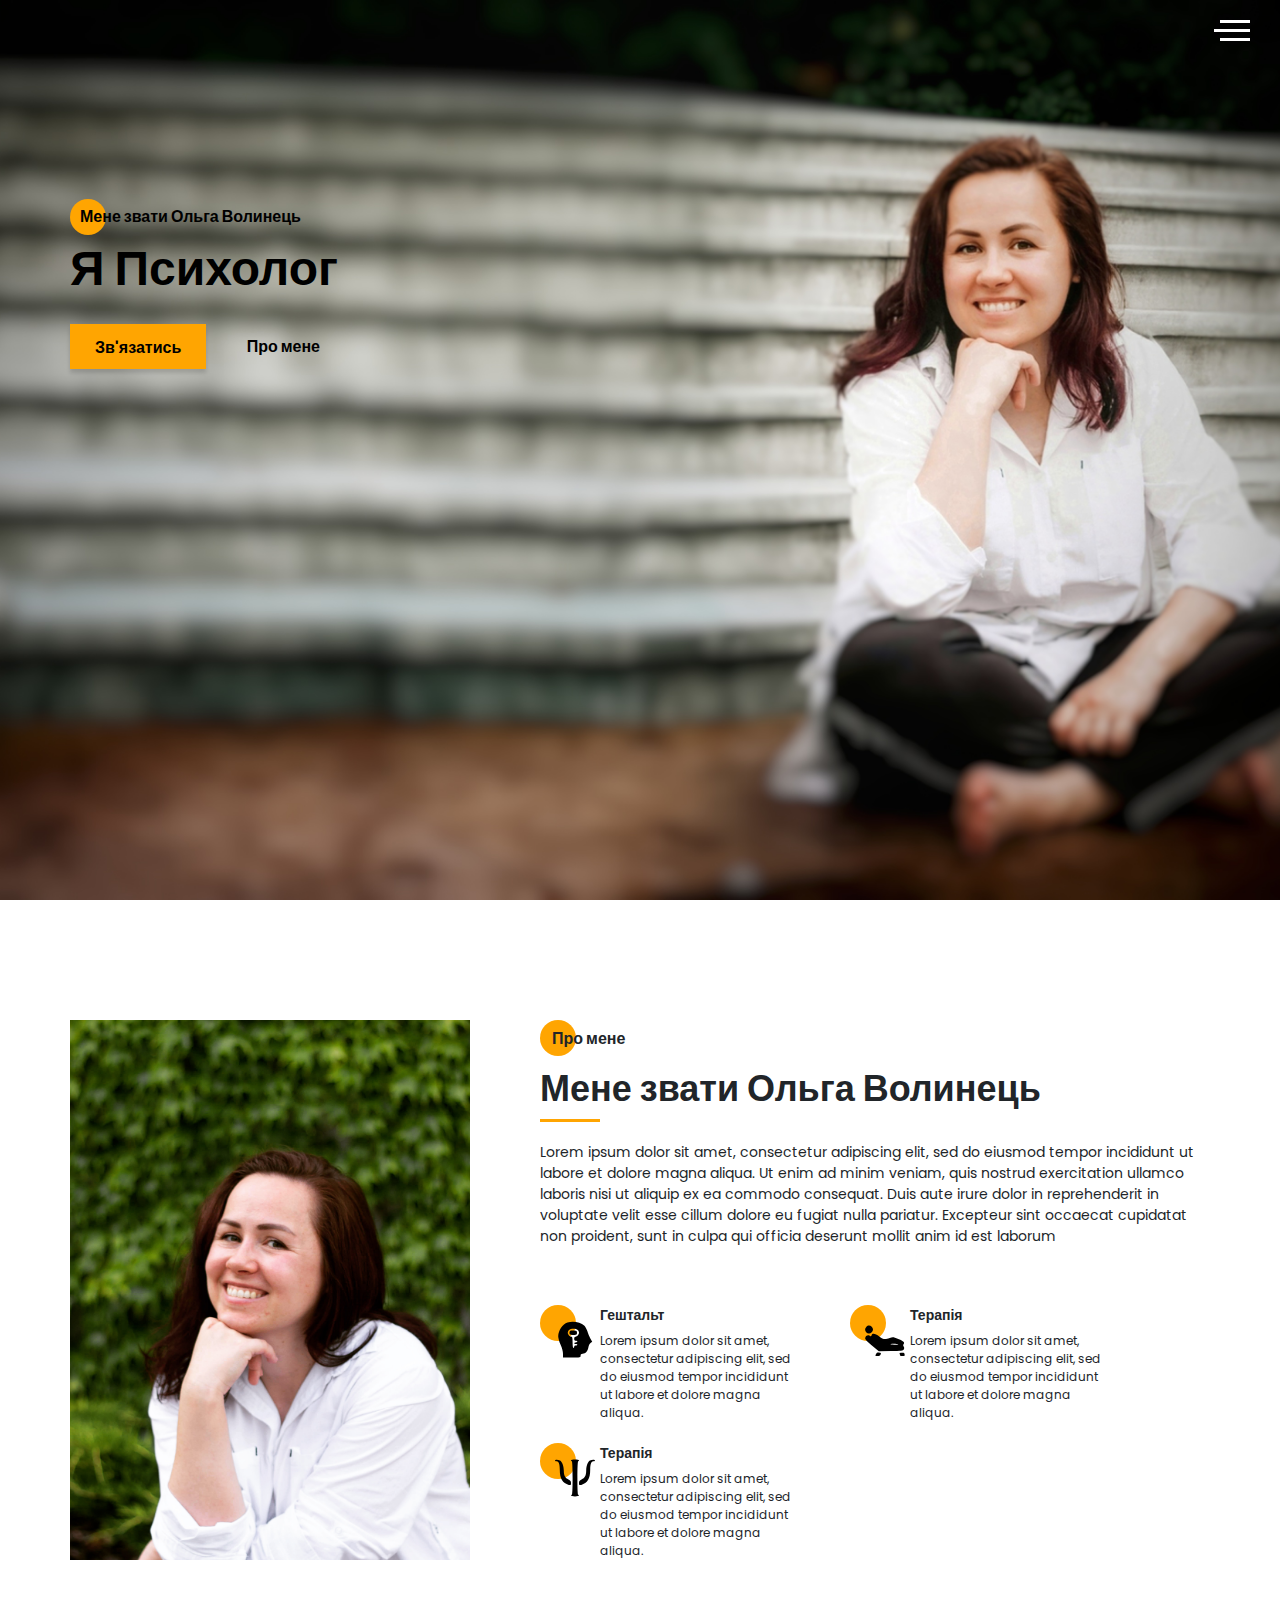
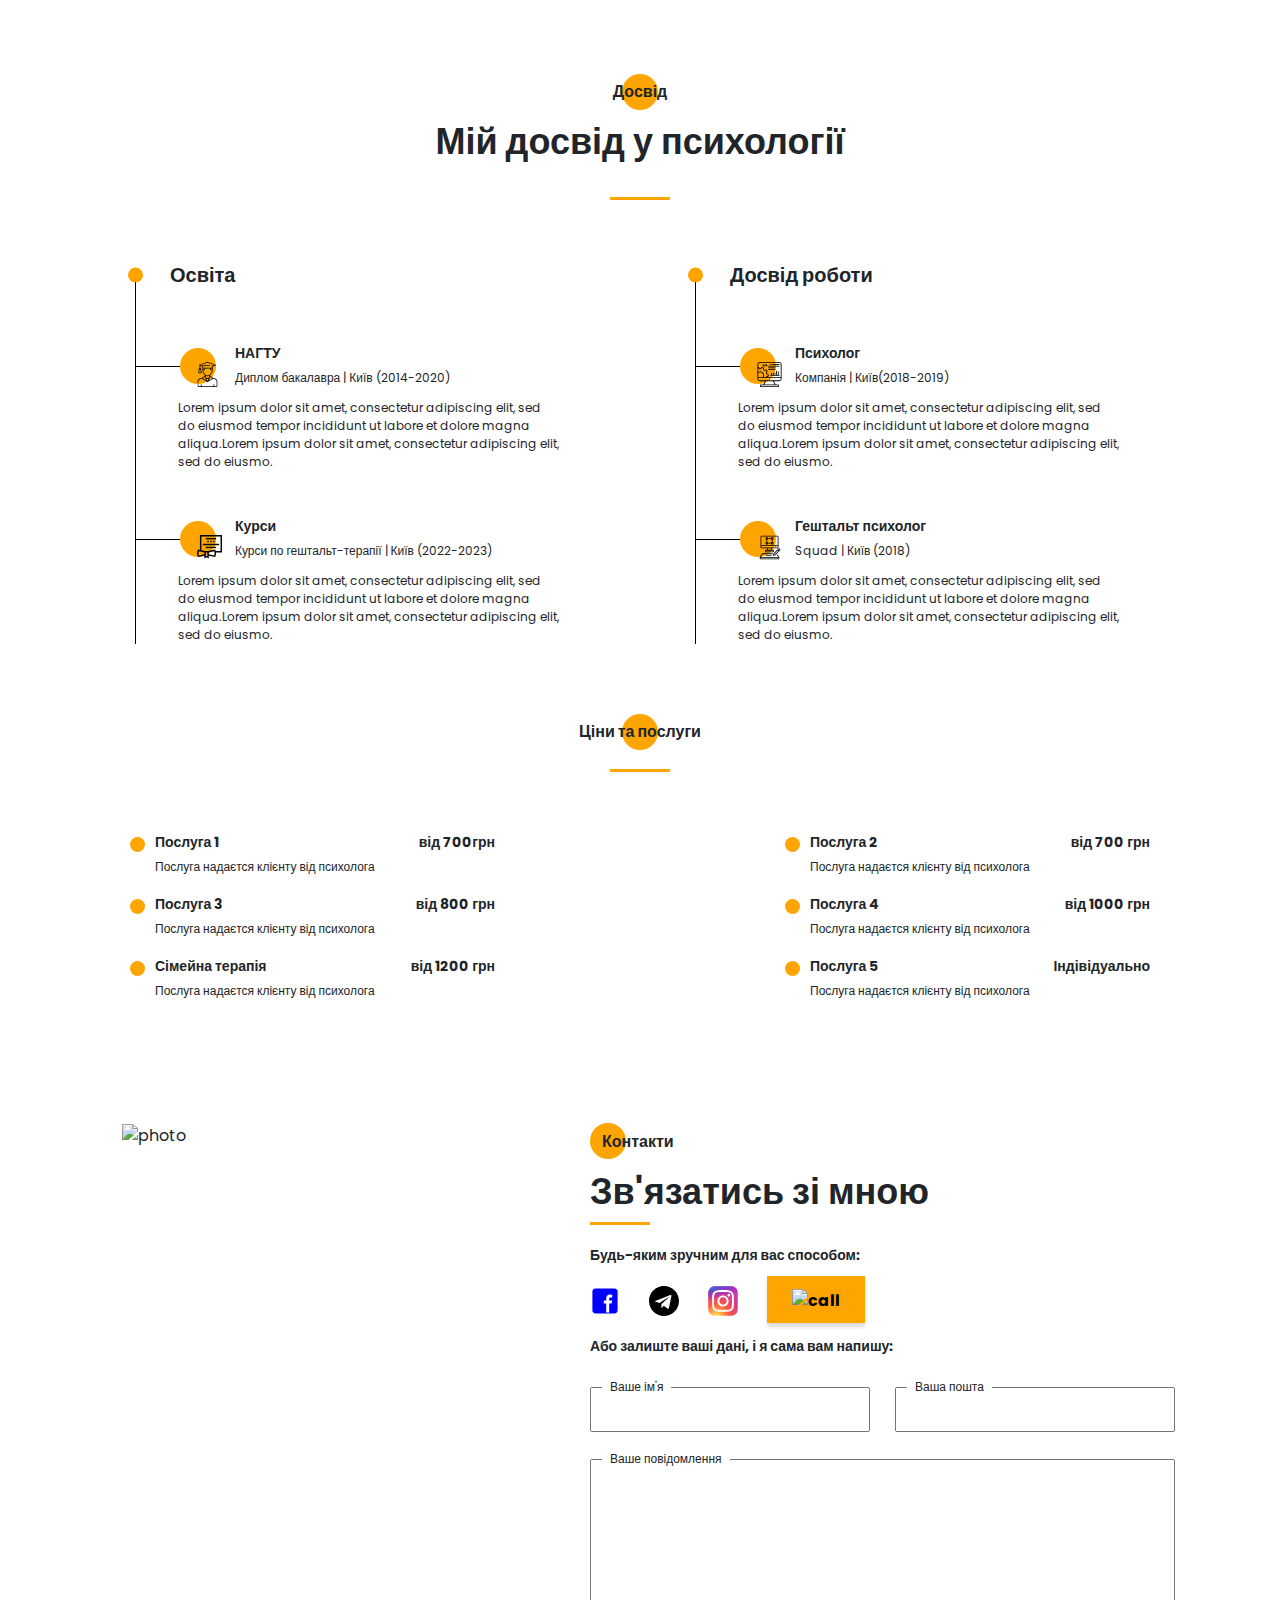
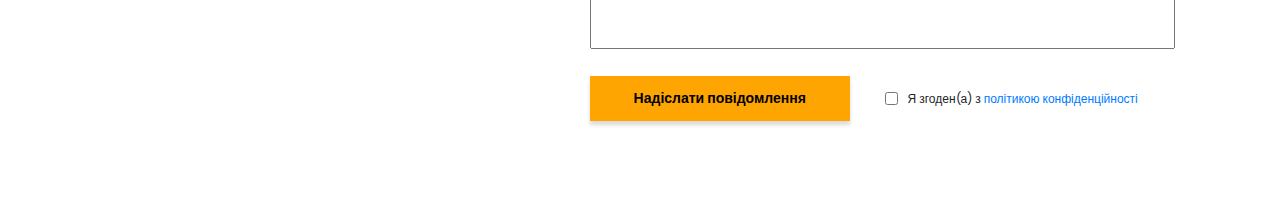
==== commit bc4f929d: "Update index.html" ====
--- a/index.html
+++ b/index.html
@@ -1 +1 @@
-<!DOCTYPE html><html lang="ru"><head><meta charset="UTF-8"><meta name="viewport" content="width=device-width,initial-scale=1"><meta http-equiv="X-UA-Compatible" content="ie=edge"><title>Olga Volynets</title><meta name="title" content="Мое портфолио"><meta name="description" content="Здесь вы сможете ознакомиться с моими работами и узнать больше обо мне"><!-- Open Graph / Facebook --><meta property="og:type" content="website"><meta property="og:url" content="https://metatags.io/"><meta property="og:title" content="Мое портфолио"><meta property="og:description" content="Здесь вы сможете ознакомиться с моими работами и узнать больше обо мне"><meta property="og:image" content="https://metatags.io/assets/meta-tags-16a33a6a8531e519cc0936fbba0ad904e52d35f34a46c97a2c9f6f7dd7d336f2.png"><!-- Twitter --><meta property="twitter:card" content="summary_large_image"><meta property="twitter:url" content="https://metatags.io/"><meta property="twitter:title" content="Мое портфолио"><meta property="twitter:description" content="Здесь вы сможете ознакомиться с моими работами и узнать больше обо мне"><meta property="twitter:image" content="https://metatags.io/assets/meta-tags-16a33a6a8531e519cc0936fbba0ad904e52d35f34a46c97a2c9f6f7dd7d336f2.png"><!-- Favicon  --><link rel="apple-touch-icon" sizes="57x57" href="icons/favicon//apple-icon-57x57.png"><link rel="apple-touch-icon" sizes="60x60" href="icons/favicon//apple-icon-60x60.png"><link rel="apple-touch-icon" sizes="72x72" href="icons/favicon//apple-icon-72x72.png"><link rel="apple-touch-icon" sizes="76x76" href="icons/favicon//apple-icon-76x76.png"><link rel="apple-touch-icon" sizes="114x114" href="icons/favicon//apple-icon-114x114.png"><link rel="apple-touch-icon" sizes="120x120" href="icons/favicon//apple-icon-120x120.png"><link rel="apple-touch-icon" sizes="144x144" href="icons/favicon//apple-icon-144x144.png"><link rel="apple-touch-icon" sizes="152x152" href="icons/favicon//apple-icon-152x152.png"><link rel="apple-touch-icon" sizes="180x180" href="icons/favicon//apple-icon-180x180.png"><link rel="icon" type="image/png" sizes="192x192" href="icons/favicon//android-icon-192x192.png"><link rel="icon" type="image/png" sizes="32x32" href="icons/favicon//favicon-32x32.png"><link rel="icon" type="image/png" sizes="96x96" href="icons/favicon//favicon-96x96.png"><link rel="icon" type="image/png" sizes="16x16" href="icons/favicon//favicon-16x16.png"><link rel="manifest" href="icons/favicon//manifest.json"><meta name="msapplication-TileColor" content="#ffffff"><meta name="msapplication-TileImage" content="icons/favicon//ms-icon-144x144.png"><meta name="theme-color" content="#ffffff"><link rel="stylesheet" href="css/style.min.css"></head><body><aside class="sidepanel"><a href="#" class="sidepanel__link"><svg width="20" height="20" viewBox="0 0 20 20" fill="none" xmlns="http://www.w3.org/2000/svg"><path d="M-7.46167e-07 2.92969L-1.28061e-07 17.0703C-5.74539e-08 18.6856 1.31439 20 2.92969 20L17.0703 20C18.6856 20 20 18.6856 20 17.0703L20 11.1719L12.9297 11.1719L12.9297 13.5156L9.41406 13.5156L9.41406 11.1719L7.03125 11.1719C5.09262 11.1719 3.51562 9.59488 3.51562 7.65625L3.51562 4.10156L7.03125 4.10156L7.03125 7.65625L9.41406 7.65625L9.41406 4.10156L12.9297 4.6875L12.9297 7.65625L20 7.65625L20 2.92969C20 1.31439 18.6856 -8.16774e-07 17.0703 -7.46167e-07L2.92969 -1.28061e-07C1.31439 -5.74539e-08 -8.16774e-07 1.31439 -7.46167e-07 2.92969Z" fill="black"/></svg> </a><a href="#" class="sidepanel__link"><svg width="20" height="20" viewBox="0 0 20 20" fill="none" xmlns="http://www.w3.org/2000/svg"><path d="M-6.01032e-07 6.25L-2.73196e-07 13.75C-1.22337e-07 17.2012 2.79875 20 6.25 20L13.75 20C17.2013 20 20 17.2012 20 13.75L20 6.25C20 2.79875 17.2012 -7.51891e-07 13.75 -6.01032e-07L6.25 -2.73196e-07C2.79875 -1.22337e-07 -7.51891e-07 2.79875 -6.01032e-07 6.25ZM13.75 1.875C16.1625 1.875 18.125 3.8375 18.125 6.25L18.125 13.75C18.125 16.1625 16.1625 18.125 13.75 18.125L6.25 18.125C3.8375 18.125 1.875 16.1625 1.875 13.75L1.875 6.25C1.875 3.8375 3.8375 1.875 6.25 1.875L13.75 1.875Z" fill="black"/><path d="M5 10C5 12.7612 7.23875 15 10 15C12.7613 15 15 12.7612 15 10C15 7.23875 12.7612 5 10 5C7.23875 5 5 7.23875 5 10ZM13.125 10C13.125 11.7225 11.7225 13.125 10 13.125C8.27625 13.125 6.875 11.7225 6.875 10C6.875 8.2775 8.27625 6.875 10 6.875C11.7225 6.875 13.125 8.2775 13.125 10Z" fill="black"/><path d="M5.29123 4.625C5.29123 4.25704 4.99295 3.95875 4.62499 3.95875C4.25703 3.95875 3.95874 4.25704 3.95874 4.625C3.95874 4.99296 4.25703 5.29125 4.62499 5.29125C4.99295 5.29125 5.29123 4.99296 5.29123 4.625Z" fill="black"/></svg> </a><a href="#" class="sidepanel__link"><svg width="19" height="20" viewBox="0 0 19 20" fill="none" xmlns="http://www.w3.org/2000/svg"><path d="M-4.37114e-07 9.99951C-1.95608e-07 15.5245 4.36167 19.9995 9.74107 19.9995C14.0457 19.9995 17.6962 17.1345 18.9832 13.162C19.0749 12.662 18.7734 12.4787 18.5148 12.4787C18.2835 12.4787 17.6706 12.487 16.8585 12.4912C17.4459 15.2728 15.5517 15.8595 15.5517 15.8595C14.4274 16.3145 14.1267 16.972 14.1267 16.972C13.5228 17.8778 13.5352 16.902 13.5352 16.902C13.603 15.8978 14.5389 15.3703 14.5389 15.3703C16.0283 14.4787 15.5979 13.0295 15.3493 12.4578C14.719 12.3678 14.2903 12.1103 14.0466 11.8245C13.8029 14.0453 12.9652 16.3795 9.23304 16.3795C8.16988 16.3795 7.30085 15.992 6.61933 15.3503C6.37316 15.4628 5.3827 15.8003 4.04116 15.2628C4.04116 15.2628 3.78012 14.4253 5.03988 12.5128C4.82345 11.7128 4.71606 10.8628 4.7111 10.0128C4.71606 9.16284 4.82345 8.31285 5.03988 7.51284C3.78012 5.61285 4.04116 4.77535 4.04116 4.77535C5.3827 4.23785 6.37316 4.57534 6.61933 4.67535C7.30085 4.03785 8.16988 3.65035 9.23304 3.65035C12.9752 3.65035 13.7987 5.98784 14.0383 8.21284C14.3307 7.86284 14.928 7.53784 15.8408 7.53784C17.1444 7.53784 18.1918 7.55034 18.5082 7.55034C18.7635 7.55034 19.0683 7.37534 18.9708 6.86284C17.692 2.86201 14.0391 -0.000488895 9.74107 -0.000488707C4.36167 -0.000488472 -6.7851e-07 4.47701 -4.37114e-07 9.99951Z" fill="#212121"/></svg></a><div class="sidepanel__divider"></div><div class="sidepanel__text"><span>Соціальні мережі</span></div></aside><div class="menu"><div class="menu__block"><div class="menu__close"><svg width="29" height="30" viewBox="0 0 29 30" fill="none" xmlns="http://www.w3.org/2000/svg"><path d="M17.1568 14.5231L28.4489 3.23075C29.1837 2.49623 29.1837 1.30861 28.4489 0.574085C27.7144 -0.160437 26.5267 -0.160437 25.7922 0.574085L14.4998 11.8665L3.20781 0.574085C2.47295 -0.160437 1.28567 -0.160437 0.551149 0.574085C-0.183716 1.30861 -0.183716 2.49623 0.551149 3.23075L11.8432 14.5231L0.551149 25.8155C-0.183716 26.55 -0.183716 27.7376 0.551149 28.4721C0.917206 28.8385 1.39852 29.0226 1.87948 29.0226C2.36045 29.0226 2.84141 28.8385 3.20781 28.4721L14.4998 17.1798L25.7922 28.4721C26.1586 28.8385 26.6396 29.0226 27.1205 29.0226C27.6015 29.0226 28.0825 28.8385 28.4489 28.4721C29.1837 27.7376 29.1837 26.55 28.4489 25.8155L17.1568 14.5231Z" fill="black"/></svg></div><nav><ul class="menu__list"><li class="menu__link"><a href="#about">ПРО МЕНЕ</a></li><li class="menu__link"><a href="#experience">МІЙ ДОСВІД</a></li><li class="menu__link"><a href="#price">ЦІНИ</a></li><li class="menu__link"><a href="#contact">КОНТАКТИ</a></li></ul></nav><div class="menu__social"><a href="#"><svg width="20" height="20" viewBox="0 0 20 20" fill="none" xmlns="http://www.w3.org/2000/svg"><path d="M13.7495 0L6.24951 0C2.79826 0 -0.000488281 2.79875 -0.000488281 6.25L-0.000488281 13.75C-0.000488281 17.2013 2.79826 20 6.24951 20L13.7495 20C17.2008 20 19.9995 17.2013 19.9995 13.75L19.9995 6.25C19.9995 2.79875 17.2008 0 13.7495 0ZM18.1245 13.75C18.1245 16.1625 16.162 18.125 13.7495 18.125L6.24951 18.125C3.83701 18.125 1.87451 16.1625 1.87451 13.75L1.87451 6.25C1.87451 3.8375 3.83701 1.875 6.24951 1.875L13.7495 1.875C16.162 1.875 18.1245 3.8375 18.1245 6.25L18.1245 13.75Z" fill="black"/><path d="M9.99951 5C7.23826 5 4.99951 7.23875 4.99951 10C4.99951 12.7613 7.23826 15 9.99951 15C12.7608 15 14.9995 12.7613 14.9995 10C14.9995 7.23875 12.7608 5 9.99951 5ZM9.99951 13.125C8.27701 13.125 6.87451 11.7225 6.87451 10C6.87451 8.27625 8.27701 6.875 9.99951 6.875C11.722 6.875 13.1245 8.27625 13.1245 10C13.1245 11.7225 11.722 13.125 9.99951 13.125Z" fill="black"/><path d="M15.3745 5.29123C15.7425 5.29123 16.0408 4.99295 16.0408 4.62499C16.0408 4.25703 15.7425 3.95874 15.3745 3.95874C15.0065 3.95874 14.7083 4.25703 14.7083 4.62499C14.7083 4.99295 15.0065 5.29123 15.3745 5.29123Z" fill="black"/></svg> </a><a href="#"><svg width="20" height="20" viewBox="0 0 20 20" fill="none" xmlns="http://www.w3.org/2000/svg"><path d="M17.0698 0L2.9292 0C1.3139 0 -0.000488281 1.31439 -0.000488281 2.92969L-0.000488281 17.0703C-0.000488281 18.6856 1.3139 20 2.9292 20L8.82764 20L8.82764 12.9297L6.48389 12.9297L6.48389 9.41406L8.82764 9.41406L8.82764 7.03125C8.82764 5.09262 10.4046 3.51563 12.3433 3.51563L15.8979 3.51563L15.8979 7.03125L12.3433 7.03125L12.3433 9.41406L15.8979 9.41406L15.312 12.9297L12.3433 12.9297L12.3433 20L17.0698 20C18.6851 20 19.9995 18.6856 19.9995 17.0703L19.9995 2.92969C19.9995 1.31439 18.6851 0 17.0698 0Z" fill="black"/></svg></a></div></div><div class="menu__overlay"></div></div><section class="promo"><div class="hamburger"><span></span> <span class="long"></span> <span></span></div><div class="container"><div class="title title_fz16 promo__subtitle">Мене звати Ольга Волинець</div><h1 class="title title_fz48 promo__title">Я Психолог</h1><div class="promo__btns"><a href="#contact" class="promo__link btn">Зв'язатись</a> <a href="#about" class="promo__link">Про мене</a></div></div></section><section class="about" id="about"><div class="container"><div class="about__wrapper"><div class="about__photo"><img src="img/main_photo.jpg" alt="photo"></div><div class="about__descr"><h2 class="title title_fz16 about__title">Про мене</h2><div class="title title_fz36 about__subtitle">Мене звати Ольга Волинець</div><div class="divider"></div><p class="about__text">Lorem ipsum dolor sit amet, consectetur adipiscing elit, sed do eiusmod tempor incididunt ut labore et dolore magna aliqua. Ut enim ad minim veniam, quis nostrud exercitation ullamco laboris nisi ut aliquip ex ea commodo consequat. Duis aute irure dolor in reprehenderit in voluptate velit esse cillum dolore eu fugiat nulla pariatur. Excepteur sint occaecat cupidatat non proident, sunt in culpa qui officia deserunt mollit anim id est laborum</p></div><div class="about__skills"><div class="about__skills-item"><div class="about__skills-circle"><img src="icons/about_me/web_development.svg" alt="web-dev"></div><div><div class="title title_fz14">Гештальт</div><p class="about__skills-text">Lorem ipsum dolor sit amet, consectetur adipiscing elit, sed do eiusmod tempor incididunt ut labore et dolore magna aliqua.</p></div></div><div class="about__skills-item"><div class="about__skills-circle"><img src="icons/about_me/mobile_dev.svg" alt="mobile-dev"></div><div><div class="title title_fz14">Терапія</div><p class="about__skills-text">Lorem ipsum dolor sit amet, consectetur adipiscing elit, sed do eiusmod tempor incididunt ut labore et dolore magna aliqua.</p></div></div><div class="about__skills-item"><div class="about__skills-circle"><img src="icons/about_me/design.svg" alt="design"></div><div><div class="title title_fz14">Терапія</div><p class="about__skills-text">Lorem ipsum dolor sit amet, consectetur adipiscing elit, sed do eiusmod tempor incididunt ut labore et dolore magna aliqua.</p></div></div></div></div></div></section><section class="resume" id="experience"><div class="container"><h2 class="title title_fz16 title__section-title">Досвід</h2><div class="title title_fz36 title__section-subtitle">Мій досвід у психології</div><div class="divider"></div><div class="resume__wrapper"><div class="resume__column"><h3 class="title title_fz20 resume__column-title">Освіта</h3><ul><li><div class="resume__item"><div class="resume__item-head"><div class="resume__item-icon"><img src="icons/experience/university.svg" alt="university"></div><h4 class="title title_fz14">НАГТУ</h4><div class="resume__item-location">Диплом бакалавра | Київ (2014-2020)</div></div><p class="resume__item-body">Lorem ipsum dolor sit amet, consectetur adipiscing elit, sed do eiusmod tempor incididunt ut labore et dolore magna aliqua.Lorem ipsum dolor sit amet, consectetur adipiscing elit, sed do eiusmo.</p></div></li><li><div class="resume__item"><div class="resume__item-head"><div class="resume__item-icon"><img src="icons/experience/courses.svg" alt="courses"></div><h4 class="title title_fz14">Курси</h4><div class="resume__item-location">Курси по гештальт-терапії | Київ (2022-2023)</div></div><p class="resume__item-body">Lorem ipsum dolor sit amet, consectetur adipiscing elit, sed do eiusmod tempor incididunt ut labore et dolore magna aliqua.Lorem ipsum dolor sit amet, consectetur adipiscing elit, sed do eiusmo.</p></div></li></ul></div><div class="resume__column"><h3 class="title title_fz20 resume__column-title">Досвід роботи</h3><ul><li><div class="resume__item"><div class="resume__item-head"><div class="resume__item-icon"><img src="icons/experience/developer.svg" alt="developer"></div><h4 class="title title_fz14">Психолог</h4><div class="resume__item-location">Компанія | Київ(2018-2019)</div></div><p class="resume__item-body">Lorem ipsum dolor sit amet, consectetur adipiscing elit, sed do eiusmod tempor incididunt ut labore et dolore magna aliqua.Lorem ipsum dolor sit amet, consectetur adipiscing elit, sed do eiusmo.</p></div></li><li><div class="resume__item"><div class="resume__item-head"><div class="resume__item-icon"><img src="icons/experience/designer.svg" alt="designer"></div><h4 class="title title_fz14">Гештальт психолог</h4><div class="resume__item-location">Squad | Київ (2018)</div></div><p class="resume__item-body">Lorem ipsum dolor sit amet, consectetur adipiscing elit, sed do eiusmod tempor incididunt ut labore et dolore magna aliqua.Lorem ipsum dolor sit amet, consectetur adipiscing elit, sed do eiusmo.</p></div></li></ul></div></div></div></section><section class="price" id="price"><div class="container"><h2 class="title title_fz16 title__section-title">Ціни та послуги</h2><div class="divider"></div><div class="price__wrapper"><div class="price__item"><div class="price__type">Послуга 1</div><div class="price__count">від 700грн</div><div class="price__descr">Послуга надаєтся клієнту від психолога</div></div><div class="price__item"><div class="price__type">Послуга 2</div><div class="price__count">від 700 грн</div><div class="price__descr">Послуга надаєтся клієнту від психолога</div></div><div class="price__item"><div class="price__type">Послуга 3</div><div class="price__count">від 800 грн</div><div class="price__descr">Послуга надаєтся клієнту від психолога</div></div><div class="price__item"><div class="price__type">Послуга 4</div><div class="price__count">від 1000 грн</div><div class="price__descr">Послуга надаєтся клієнту від психолога</div></div><div class="price__item"><div class="price__type">Сімейна терапія</div><div class="price__count">від 1200 грн</div><div class="price__descr">Послуга надаєтся клієнту від психолога</div></div><div class="price__item"><div class="price__type">Послуга 5</div><div class="price__count">Індівідуально</div><div class="price__descr">Послуга надаєтся клієнту від психолога</div></div></div></div></section><section class="contacts" id="contact"><div class="container"><div class="contacts__wrapper"><div class="contacts__photo"><img src="img/contact.JPG" alt="photo"></div><div class="contacts__descr"><h2 class="title title_fz16 contacts__title">Контакти</h2><div class="title title_fz36 contacts__subtitle">Зв'язатись зі мною</div><div class="divider"></div><div class="title title_fz14 contacts__text">Будь-яким зручним для вас способом:</div><div class="contacts__social"><a href="https://www.facebook.com/olyayal/" class="contacts__link"><img src="icons/social/facebook.svg" alt="facebook"> </a><a href="https://t.me/voooolyaa" class="contacts__link"><img src="icons/social/telegram.svg" alt="telegram"> </a><a href="#" class="contacts__link"><img src="icons/social/instagram.svg" alt="instagram"></a></div><div class="title title_fz14 contacts__text">Або залиште ваші дані, і я сама вам напишу:</div><form class="contacts__form" action="https://formspree.io/f/mwkdkowk" method="POST"><div class="contacts__input"><input required name="name" id="name" type="text"> <label for="name">Ваше ім'я</label></div><div class="contacts__input"><input required name="email" id="email" type="email"> <label for="email">Ваша пошта</label></div><div class="contacts__textarea"><textarea name="text" id="text"></textarea> <label for="text">Ваше повідомлення</label></div><div class="contacts__triggers"><button class="contacts__btn btn">Надіслати повідомлення</button><div class="contacts__policy"><input required type="checkbox"> <span>Я згоден(а) з <a href="/policy.html">політикою конфіденційності</a></span></div></div></form></div></div></div></section><script src="js/script.js"></script></body></html>
+<!DOCTYPE html><html lang="ru"><head><meta charset="UTF-8"><meta name="viewport" content="width=device-width,initial-scale=1"><meta http-equiv="X-UA-Compatible" content="ie=edge"><title>Olga Volynets</title><meta name="title" content="Мое портфолио"><meta name="description" content="Здесь вы сможете ознакомиться с моими работами и узнать больше обо мне"><!-- Open Graph / Facebook --><meta property="og:type" content="website"><meta property="og:url" content="https://metatags.io/"><meta property="og:title" content="Мое портфолио"><meta property="og:description" content="Здесь вы сможете ознакомиться с моими работами и узнать больше обо мне"><meta property="og:image" content="https://metatags.io/assets/meta-tags-16a33a6a8531e519cc0936fbba0ad904e52d35f34a46c97a2c9f6f7dd7d336f2.png"><!-- Twitter --><meta property="twitter:card" content="summary_large_image"><meta property="twitter:url" content="https://metatags.io/"><meta property="twitter:title" content="Мое портфолио"><meta property="twitter:description" content="Здесь вы сможете ознакомиться с моими работами и узнать больше обо мне"><meta property="twitter:image" content="https://metatags.io/assets/meta-tags-16a33a6a8531e519cc0936fbba0ad904e52d35f34a46c97a2c9f6f7dd7d336f2.png"><!-- Favicon  --><link rel="apple-touch-icon" sizes="57x57" href="icons/favicon//apple-icon-57x57.png"><link rel="apple-touch-icon" sizes="60x60" href="icons/favicon//apple-icon-60x60.png"><link rel="apple-touch-icon" sizes="72x72" href="icons/favicon//apple-icon-72x72.png"><link rel="apple-touch-icon" sizes="76x76" href="icons/favicon//apple-icon-76x76.png"><link rel="apple-touch-icon" sizes="114x114" href="icons/favicon//apple-icon-114x114.png"><link rel="apple-touch-icon" sizes="120x120" href="icons/favicon//apple-icon-120x120.png"><link rel="apple-touch-icon" sizes="144x144" href="icons/favicon//apple-icon-144x144.png"><link rel="apple-touch-icon" sizes="152x152" href="icons/favicon//apple-icon-152x152.png"><link rel="apple-touch-icon" sizes="180x180" href="icons/favicon//apple-icon-180x180.png"><link rel="icon" type="image/png" sizes="192x192" href="icons/favicon//android-icon-192x192.png"><link rel="icon" type="image/png" sizes="32x32" href="icons/favicon//favicon-32x32.png"><link rel="icon" type="image/png" sizes="96x96" href="icons/favicon//favicon-96x96.png"><link rel="icon" type="image/png" sizes="16x16" href="icons/favicon//favicon-16x16.png"><link rel="manifest" href="icons/favicon//manifest.json"><meta name="msapplication-TileColor" content="#ffffff"><meta name="msapplication-TileImage" content="icons/favicon//ms-icon-144x144.png"><meta name="theme-color" content="#ffffff"><link rel="stylesheet" href="css/style.min.css"></head><body><aside class="sidepanel"><a href="#" class="sidepanel__link"><svg width="20" height="20" viewBox="0 0 20 20" fill="none" xmlns="http://www.w3.org/2000/svg"><path d="M-7.46167e-07 2.92969L-1.28061e-07 17.0703C-5.74539e-08 18.6856 1.31439 20 2.92969 20L17.0703 20C18.6856 20 20 18.6856 20 17.0703L20 11.1719L12.9297 11.1719L12.9297 13.5156L9.41406 13.5156L9.41406 11.1719L7.03125 11.1719C5.09262 11.1719 3.51562 9.59488 3.51562 7.65625L3.51562 4.10156L7.03125 4.10156L7.03125 7.65625L9.41406 7.65625L9.41406 4.10156L12.9297 4.6875L12.9297 7.65625L20 7.65625L20 2.92969C20 1.31439 18.6856 -8.16774e-07 17.0703 -7.46167e-07L2.92969 -1.28061e-07C1.31439 -5.74539e-08 -8.16774e-07 1.31439 -7.46167e-07 2.92969Z" fill="black"/></svg> </a><a href="#" class="sidepanel__link"><svg width="20" height="20" viewBox="0 0 20 20" fill="none" xmlns="http://www.w3.org/2000/svg"><path d="M-6.01032e-07 6.25L-2.73196e-07 13.75C-1.22337e-07 17.2012 2.79875 20 6.25 20L13.75 20C17.2013 20 20 17.2012 20 13.75L20 6.25C20 2.79875 17.2012 -7.51891e-07 13.75 -6.01032e-07L6.25 -2.73196e-07C2.79875 -1.22337e-07 -7.51891e-07 2.79875 -6.01032e-07 6.25ZM13.75 1.875C16.1625 1.875 18.125 3.8375 18.125 6.25L18.125 13.75C18.125 16.1625 16.1625 18.125 13.75 18.125L6.25 18.125C3.8375 18.125 1.875 16.1625 1.875 13.75L1.875 6.25C1.875 3.8375 3.8375 1.875 6.25 1.875L13.75 1.875Z" fill="black"/><path d="M5 10C5 12.7612 7.23875 15 10 15C12.7613 15 15 12.7612 15 10C15 7.23875 12.7612 5 10 5C7.23875 5 5 7.23875 5 10ZM13.125 10C13.125 11.7225 11.7225 13.125 10 13.125C8.27625 13.125 6.875 11.7225 6.875 10C6.875 8.2775 8.27625 6.875 10 6.875C11.7225 6.875 13.125 8.2775 13.125 10Z" fill="black"/><path d="M5.29123 4.625C5.29123 4.25704 4.99295 3.95875 4.62499 3.95875C4.25703 3.95875 3.95874 4.25704 3.95874 4.625C3.95874 4.99296 4.25703 5.29125 4.62499 5.29125C4.99295 5.29125 5.29123 4.99296 5.29123 4.625Z" fill="black"/></svg> </a><a href="#" class="sidepanel__link"><svg width="19" height="20" viewBox="0 0 19 20" fill="none" xmlns="http://www.w3.org/2000/svg"><path d="M-4.37114e-07 9.99951C-1.95608e-07 15.5245 4.36167 19.9995 9.74107 19.9995C14.0457 19.9995 17.6962 17.1345 18.9832 13.162C19.0749 12.662 18.7734 12.4787 18.5148 12.4787C18.2835 12.4787 17.6706 12.487 16.8585 12.4912C17.4459 15.2728 15.5517 15.8595 15.5517 15.8595C14.4274 16.3145 14.1267 16.972 14.1267 16.972C13.5228 17.8778 13.5352 16.902 13.5352 16.902C13.603 15.8978 14.5389 15.3703 14.5389 15.3703C16.0283 14.4787 15.5979 13.0295 15.3493 12.4578C14.719 12.3678 14.2903 12.1103 14.0466 11.8245C13.8029 14.0453 12.9652 16.3795 9.23304 16.3795C8.16988 16.3795 7.30085 15.992 6.61933 15.3503C6.37316 15.4628 5.3827 15.8003 4.04116 15.2628C4.04116 15.2628 3.78012 14.4253 5.03988 12.5128C4.82345 11.7128 4.71606 10.8628 4.7111 10.0128C4.71606 9.16284 4.82345 8.31285 5.03988 7.51284C3.78012 5.61285 4.04116 4.77535 4.04116 4.77535C5.3827 4.23785 6.37316 4.57534 6.61933 4.67535C7.30085 4.03785 8.16988 3.65035 9.23304 3.65035C12.9752 3.65035 13.7987 5.98784 14.0383 8.21284C14.3307 7.86284 14.928 7.53784 15.8408 7.53784C17.1444 7.53784 18.1918 7.55034 18.5082 7.55034C18.7635 7.55034 19.0683 7.37534 18.9708 6.86284C17.692 2.86201 14.0391 -0.000488895 9.74107 -0.000488707C4.36167 -0.000488472 -6.7851e-07 4.47701 -4.37114e-07 9.99951Z" fill="#212121"/></svg></a><div class="sidepanel__divider"></div><div class="sidepanel__text"><span>Соціальні мережі</span></div></aside><div class="menu"><div class="menu__block"><div class="menu__close"><svg width="29" height="30" viewBox="0 0 29 30" fill="none" xmlns="http://www.w3.org/2000/svg"><path d="M17.1568 14.5231L28.4489 3.23075C29.1837 2.49623 29.1837 1.30861 28.4489 0.574085C27.7144 -0.160437 26.5267 -0.160437 25.7922 0.574085L14.4998 11.8665L3.20781 0.574085C2.47295 -0.160437 1.28567 -0.160437 0.551149 0.574085C-0.183716 1.30861 -0.183716 2.49623 0.551149 3.23075L11.8432 14.5231L0.551149 25.8155C-0.183716 26.55 -0.183716 27.7376 0.551149 28.4721C0.917206 28.8385 1.39852 29.0226 1.87948 29.0226C2.36045 29.0226 2.84141 28.8385 3.20781 28.4721L14.4998 17.1798L25.7922 28.4721C26.1586 28.8385 26.6396 29.0226 27.1205 29.0226C27.6015 29.0226 28.0825 28.8385 28.4489 28.4721C29.1837 27.7376 29.1837 26.55 28.4489 25.8155L17.1568 14.5231Z" fill="black"/></svg></div><nav><ul class="menu__list"><li class="menu__link"><a href="#about">ПРО МЕНЕ</a></li><li class="menu__link"><a href="#experience">МІЙ ДОСВІД</a></li><li class="menu__link"><a href="#price">ЦІНИ</a></li><li class="menu__link"><a href="#contact">КОНТАКТИ</a></li></ul></nav><div class="menu__social"><a href="#"><svg width="20" height="20" viewBox="0 0 20 20" fill="none" xmlns="http://www.w3.org/2000/svg"><path d="M13.7495 0L6.24951 0C2.79826 0 -0.000488281 2.79875 -0.000488281 6.25L-0.000488281 13.75C-0.000488281 17.2013 2.79826 20 6.24951 20L13.7495 20C17.2008 20 19.9995 17.2013 19.9995 13.75L19.9995 6.25C19.9995 2.79875 17.2008 0 13.7495 0ZM18.1245 13.75C18.1245 16.1625 16.162 18.125 13.7495 18.125L6.24951 18.125C3.83701 18.125 1.87451 16.1625 1.87451 13.75L1.87451 6.25C1.87451 3.8375 3.83701 1.875 6.24951 1.875L13.7495 1.875C16.162 1.875 18.1245 3.8375 18.1245 6.25L18.1245 13.75Z" fill="black"/><path d="M9.99951 5C7.23826 5 4.99951 7.23875 4.99951 10C4.99951 12.7613 7.23826 15 9.99951 15C12.7608 15 14.9995 12.7613 14.9995 10C14.9995 7.23875 12.7608 5 9.99951 5ZM9.99951 13.125C8.27701 13.125 6.87451 11.7225 6.87451 10C6.87451 8.27625 8.27701 6.875 9.99951 6.875C11.722 6.875 13.1245 8.27625 13.1245 10C13.1245 11.7225 11.722 13.125 9.99951 13.125Z" fill="black"/><path d="M15.3745 5.29123C15.7425 5.29123 16.0408 4.99295 16.0408 4.62499C16.0408 4.25703 15.7425 3.95874 15.3745 3.95874C15.0065 3.95874 14.7083 4.25703 14.7083 4.62499C14.7083 4.99295 15.0065 5.29123 15.3745 5.29123Z" fill="black"/></svg> </a><a href="#"><svg width="20" height="20" viewBox="0 0 20 20" fill="none" xmlns="http://www.w3.org/2000/svg"><path d="M17.0698 0L2.9292 0C1.3139 0 -0.000488281 1.31439 -0.000488281 2.92969L-0.000488281 17.0703C-0.000488281 18.6856 1.3139 20 2.9292 20L8.82764 20L8.82764 12.9297L6.48389 12.9297L6.48389 9.41406L8.82764 9.41406L8.82764 7.03125C8.82764 5.09262 10.4046 3.51563 12.3433 3.51563L15.8979 3.51563L15.8979 7.03125L12.3433 7.03125L12.3433 9.41406L15.8979 9.41406L15.312 12.9297L12.3433 12.9297L12.3433 20L17.0698 20C18.6851 20 19.9995 18.6856 19.9995 17.0703L19.9995 2.92969C19.9995 1.31439 18.6851 0 17.0698 0Z" fill="black"/></svg></a></div></div><div class="menu__overlay"></div></div><section class="promo"><div class="hamburger"><span></span> <span class="long"></span> <span></span></div><div class="container"><div class="title title_fz16 promo__subtitle">Мене звати Ольга Волинець</div><h1 class="title title_fz48 promo__title">Я Психолог</h1><div class="promo__btns"><a href="#contact" class="promo__link btn">Зв'язатись</a> <a href="#about" class="promo__link">Про мене</a></div></div></section><section class="about" id="about"><div class="container"><div class="about__wrapper"><div class="about__photo"><img src="img/main_photo.jpg" alt="photo"></div><div class="about__descr"><h2 class="title title_fz16 about__title">Про мене</h2><div class="title title_fz36 about__subtitle">Мене звати Ольга Волинець</div><div class="divider"></div><p class="about__text">Lorem ipsum dolor sit amet, consectetur adipiscing elit, sed do eiusmod tempor incididunt ut labore et dolore magna aliqua. Ut enim ad minim veniam, quis nostrud exercitation ullamco laboris nisi ut aliquip ex ea commodo consequat. Duis aute irure dolor in reprehenderit in voluptate velit esse cillum dolore eu fugiat nulla pariatur. Excepteur sint occaecat cupidatat non proident, sunt in culpa qui officia deserunt mollit anim id est laborum</p></div><div class="about__skills"><div class="about__skills-item"><div class="about__skills-circle"><img src="icons/about_me/web_development.svg" alt="web-dev"></div><div><div class="title title_fz14">Гештальт</div><p class="about__skills-text">Lorem ipsum dolor sit amet, consectetur adipiscing elit, sed do eiusmod tempor incididunt ut labore et dolore magna aliqua.</p></div></div><div class="about__skills-item"><div class="about__skills-circle"><img src="icons/about_me/mobile_dev.svg" alt="mobile-dev"></div><div><div class="title title_fz14">Терапія</div><p class="about__skills-text">Lorem ipsum dolor sit amet, consectetur adipiscing elit, sed do eiusmod tempor incididunt ut labore et dolore magna aliqua.</p></div></div><div class="about__skills-item"><div class="about__skills-circle"><img src="icons/about_me/design.svg" alt="design"></div><div><div class="title title_fz14">Терапія</div><p class="about__skills-text">Lorem ipsum dolor sit amet, consectetur adipiscing elit, sed do eiusmod tempor incididunt ut labore et dolore magna aliqua.</p></div></div></div></div></div></section><section class="resume" id="experience"><div class="container"><h2 class="title title_fz16 title__section-title">Досвід</h2><div class="title title_fz36 title__section-subtitle">Мій досвід у психології</div><div class="divider"></div><div class="resume__wrapper"><div class="resume__column"><h3 class="title title_fz20 resume__column-title">Освіта</h3><ul><li><div class="resume__item"><div class="resume__item-head"><div class="resume__item-icon"><img src="icons/experience/university.svg" alt="university"></div><h4 class="title title_fz14">НАГТУ</h4><div class="resume__item-location">Диплом бакалавра | Київ (2014-2020)</div></div><p class="resume__item-body">Lorem ipsum dolor sit amet, consectetur adipiscing elit, sed do eiusmod tempor incididunt ut labore et dolore magna aliqua.Lorem ipsum dolor sit amet, consectetur adipiscing elit, sed do eiusmo.</p></div></li><li><div class="resume__item"><div class="resume__item-head"><div class="resume__item-icon"><img src="icons/experience/courses.svg" alt="courses"></div><h4 class="title title_fz14">Курси</h4><div class="resume__item-location">Курси по гештальт-терапії | Київ (2022-2023)</div></div><p class="resume__item-body">Lorem ipsum dolor sit amet, consectetur adipiscing elit, sed do eiusmod tempor incididunt ut labore et dolore magna aliqua.Lorem ipsum dolor sit amet, consectetur adipiscing elit, sed do eiusmo.</p></div></li></ul></div><div class="resume__column"><h3 class="title title_fz20 resume__column-title">Досвід роботи</h3><ul><li><div class="resume__item"><div class="resume__item-head"><div class="resume__item-icon"><img src="icons/experience/developer.svg" alt="developer"></div><h4 class="title title_fz14">Психолог</h4><div class="resume__item-location">Компанія | Київ(2018-2019)</div></div><p class="resume__item-body">Lorem ipsum dolor sit amet, consectetur adipiscing elit, sed do eiusmod tempor incididunt ut labore et dolore magna aliqua.Lorem ipsum dolor sit amet, consectetur adipiscing elit, sed do eiusmo.</p></div></li><li><div class="resume__item"><div class="resume__item-head"><div class="resume__item-icon"><img src="icons/experience/designer.svg" alt="designer"></div><h4 class="title title_fz14">Гештальт психолог</h4><div class="resume__item-location">Squad | Київ (2018)</div></div><p class="resume__item-body">Lorem ipsum dolor sit amet, consectetur adipiscing elit, sed do eiusmod tempor incididunt ut labore et dolore magna aliqua.Lorem ipsum dolor sit amet, consectetur adipiscing elit, sed do eiusmo.</p></div></li></ul></div></div></div></section><section class="price" id="price"><div class="container"><h2 class="title title_fz16 title__section-title">Ціни та послуги</h2><div class="divider"></div><div class="price__wrapper"><div class="price__item"><div class="price__type">Послуга 1</div><div class="price__count">від 700грн</div><div class="price__descr">Послуга надаєтся клієнту від психолога</div></div><div class="price__item"><div class="price__type">Послуга 2</div><div class="price__count">від 700 грн</div><div class="price__descr">Послуга надаєтся клієнту від психолога</div></div><div class="price__item"><div class="price__type">Послуга 3</div><div class="price__count">від 800 грн</div><div class="price__descr">Послуга надаєтся клієнту від психолога</div></div><div class="price__item"><div class="price__type">Послуга 4</div><div class="price__count">від 1000 грн</div><div class="price__descr">Послуга надаєтся клієнту від психолога</div></div><div class="price__item"><div class="price__type">Сімейна терапія</div><div class="price__count">від 1200 грн</div><div class="price__descr">Послуга надаєтся клієнту від психолога</div></div><div class="price__item"><div class="price__type">Послуга 5</div><div class="price__count">Індівідуально</div><div class="price__descr">Послуга надаєтся клієнту від психолога</div></div></div></div></section><section class="contacts" id="contact"><div class="container"><div class="contacts__wrapper"><div class="contacts__photo"><img src="img/contact.jpg" alt="photo"></div><div class="contacts__descr"><h2 class="title title_fz16 contacts__title">Контакти</h2><div class="title title_fz36 contacts__subtitle">Зв'язатись зі мною</div><div class="divider"></div><div class="title title_fz14 contacts__text">Будь-яким зручним для вас способом:</div><div class="contacts__social"><a href="https://www.facebook.com/olyayal/" class="contacts__link"><img src="icons/social/facebook.svg" alt="facebook"> </a><a href="https://t.me/voooolyaa" class="contacts__link"><img src="icons/social/telegram.svg" alt="telegram"> </a><a href="#" class="contacts__link"><img src="icons/social/instagram.svg" alt="instagram"> </a><a href="tel:+380936623595" class="promo__link btn"><img src="icons/social/call.svg" alt="call"></a></div><div class="title title_fz14 contacts__text">Або залиште ваші дані, і я сама вам напишу:</div><form class="contacts__form" action="https://formspree.io/f/mwkdkowk" method="POST"><div class="contacts__input"><input required name="name" id="name" type="text"> <label for="name">Ваше ім'я</label></div><div class="contacts__input"><input required name="email" id="email" type="email"> <label for="email">Ваша пошта</label></div><div class="contacts__textarea"><textarea name="text" id="text"></textarea> <label for="text">Ваше повідомлення</label></div><div class="contacts__triggers"><button class="contacts__btn btn">Надіслати повідомлення</button><div class="contacts__policy"><input required type="checkbox"> <span>Я згоден(а) з <a href="/policy.html">політикою конфіденційності</a></span></div></div></form></div></div></div></section><script src="js/script.js"></script></body></html>
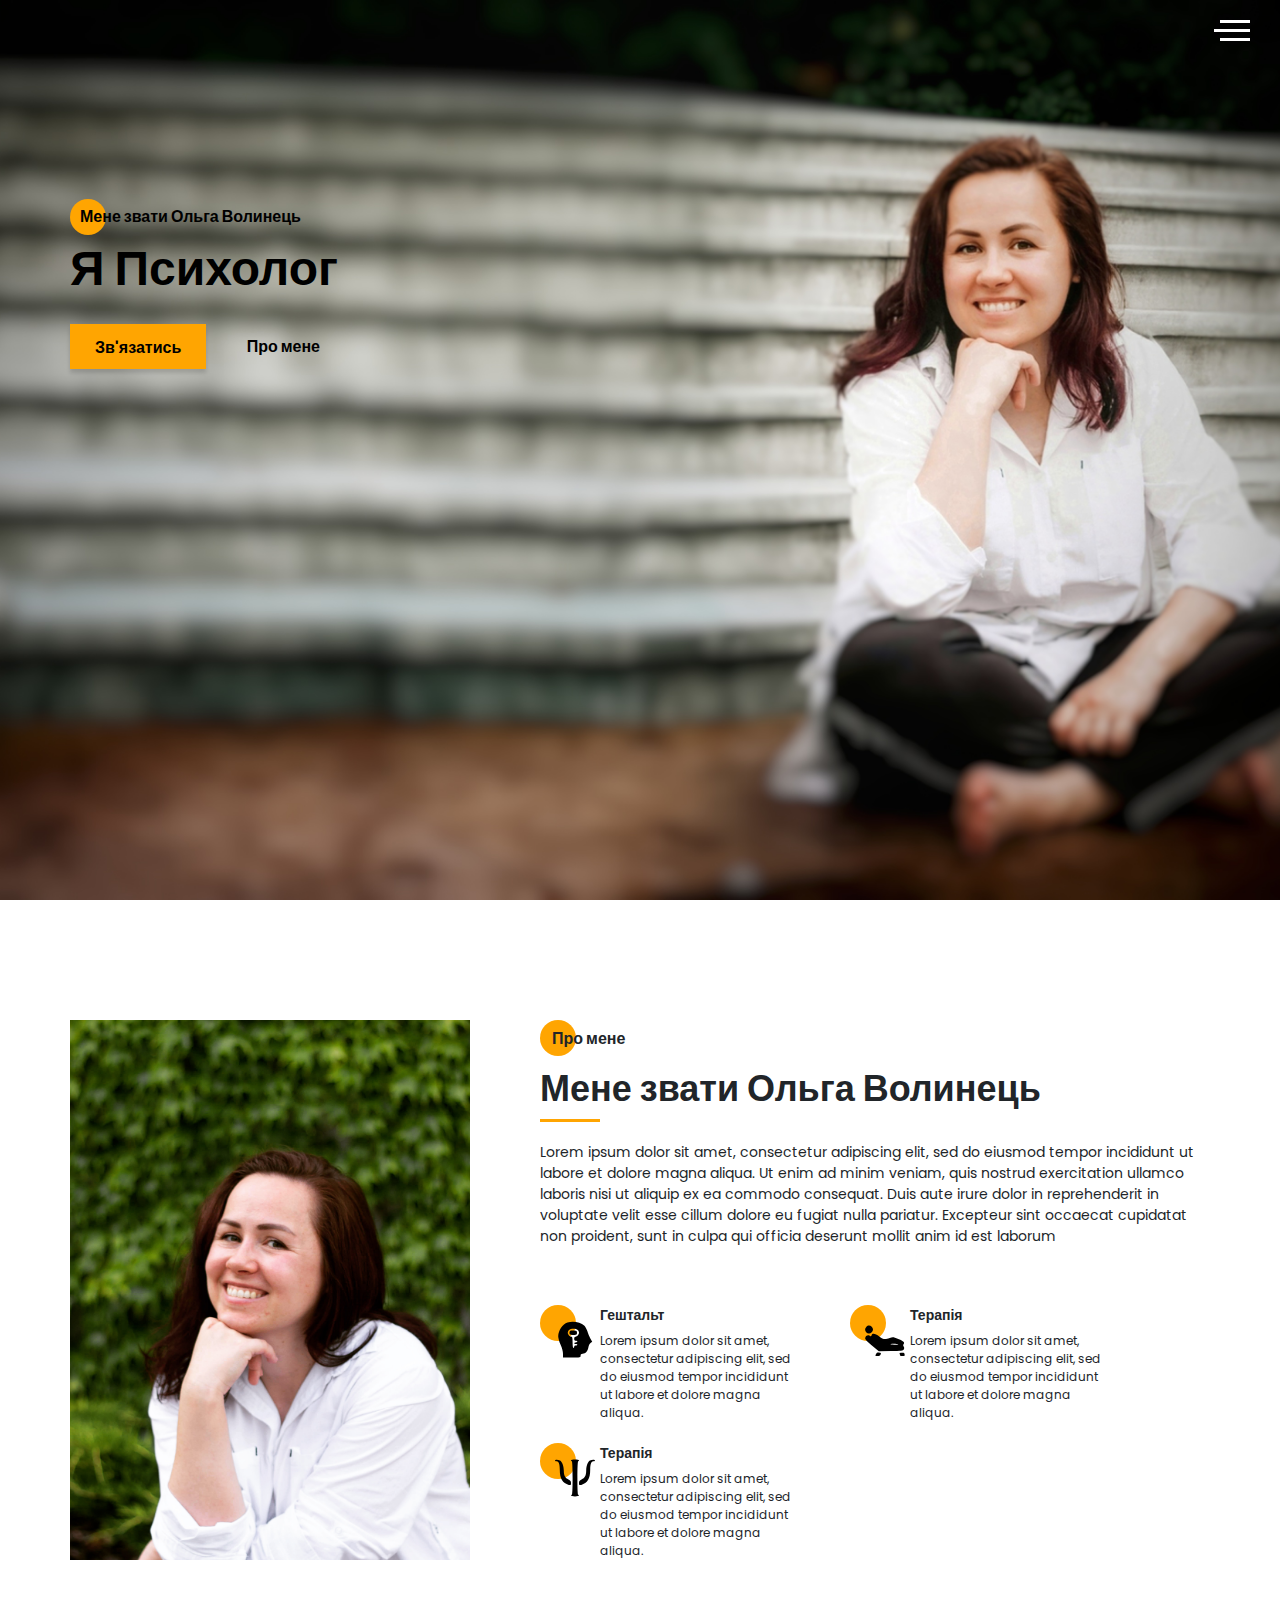
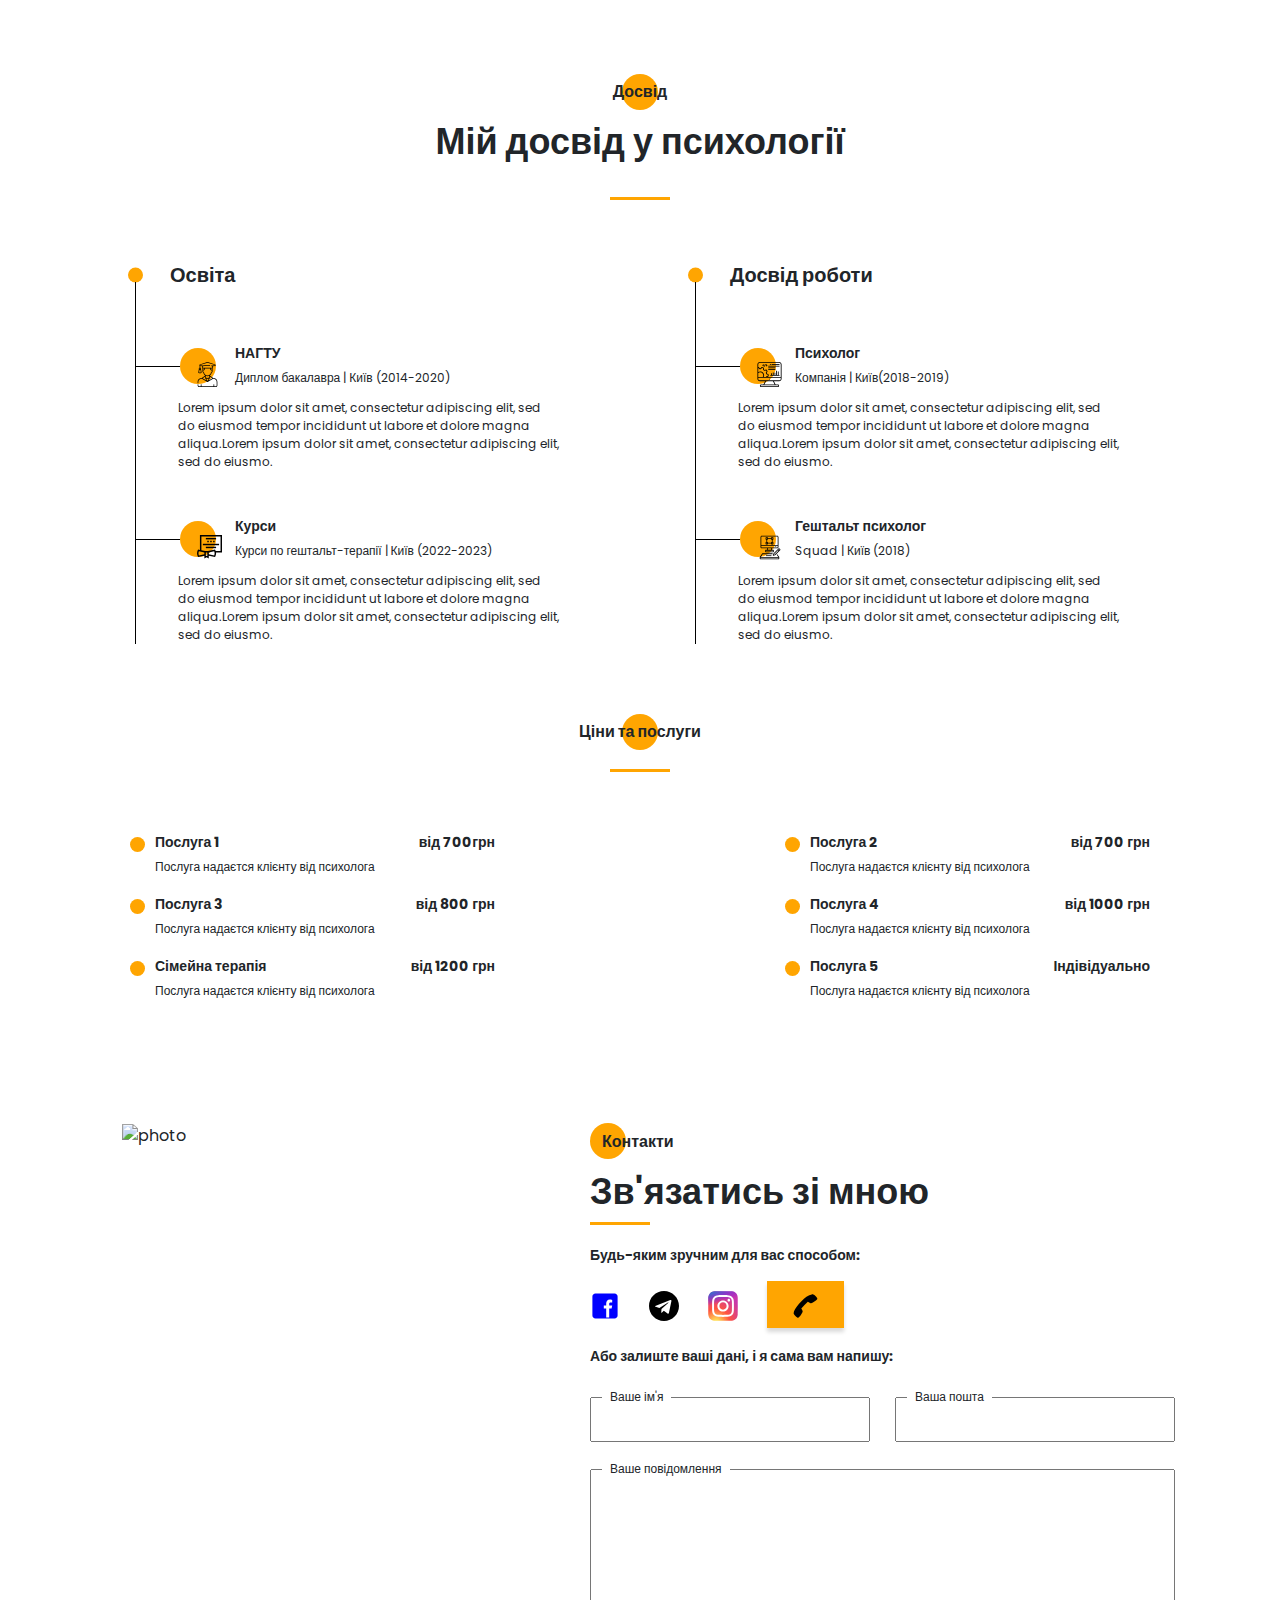
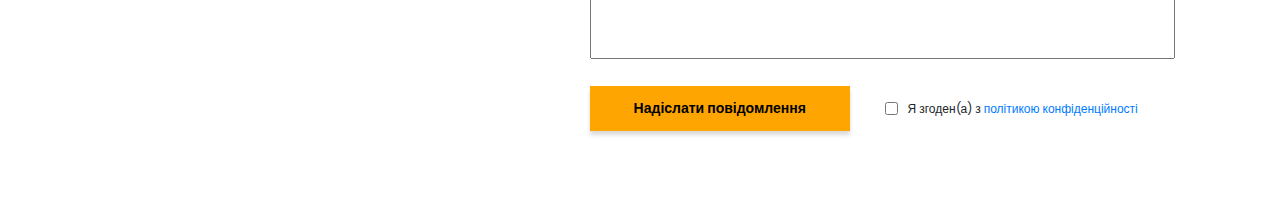
==== commit 587f8061: "Update index.html" ====
--- a/index.html
+++ b/index.html
@@ -1 +1 @@
-<!DOCTYPE html><html lang="ru"><head><meta charset="UTF-8"><meta name="viewport" content="width=device-width,initial-scale=1"><meta http-equiv="X-UA-Compatible" content="ie=edge"><title>Olga Volynets</title><meta name="title" content="Мое портфолио"><meta name="description" content="Здесь вы сможете ознакомиться с моими работами и узнать больше обо мне"><!-- Open Graph / Facebook --><meta property="og:type" content="website"><meta property="og:url" content="https://metatags.io/"><meta property="og:title" content="Мое портфолио"><meta property="og:description" content="Здесь вы сможете ознакомиться с моими работами и узнать больше обо мне"><meta property="og:image" content="https://metatags.io/assets/meta-tags-16a33a6a8531e519cc0936fbba0ad904e52d35f34a46c97a2c9f6f7dd7d336f2.png"><!-- Twitter --><meta property="twitter:card" content="summary_large_image"><meta property="twitter:url" content="https://metatags.io/"><meta property="twitter:title" content="Мое портфолио"><meta property="twitter:description" content="Здесь вы сможете ознакомиться с моими работами и узнать больше обо мне"><meta property="twitter:image" content="https://metatags.io/assets/meta-tags-16a33a6a8531e519cc0936fbba0ad904e52d35f34a46c97a2c9f6f7dd7d336f2.png"><!-- Favicon  --><link rel="apple-touch-icon" sizes="57x57" href="icons/favicon//apple-icon-57x57.png"><link rel="apple-touch-icon" sizes="60x60" href="icons/favicon//apple-icon-60x60.png"><link rel="apple-touch-icon" sizes="72x72" href="icons/favicon//apple-icon-72x72.png"><link rel="apple-touch-icon" sizes="76x76" href="icons/favicon//apple-icon-76x76.png"><link rel="apple-touch-icon" sizes="114x114" href="icons/favicon//apple-icon-114x114.png"><link rel="apple-touch-icon" sizes="120x120" href="icons/favicon//apple-icon-120x120.png"><link rel="apple-touch-icon" sizes="144x144" href="icons/favicon//apple-icon-144x144.png"><link rel="apple-touch-icon" sizes="152x152" href="icons/favicon//apple-icon-152x152.png"><link rel="apple-touch-icon" sizes="180x180" href="icons/favicon//apple-icon-180x180.png"><link rel="icon" type="image/png" sizes="192x192" href="icons/favicon//android-icon-192x192.png"><link rel="icon" type="image/png" sizes="32x32" href="icons/favicon//favicon-32x32.png"><link rel="icon" type="image/png" sizes="96x96" href="icons/favicon//favicon-96x96.png"><link rel="icon" type="image/png" sizes="16x16" href="icons/favicon//favicon-16x16.png"><link rel="manifest" href="icons/favicon//manifest.json"><meta name="msapplication-TileColor" content="#ffffff"><meta name="msapplication-TileImage" content="icons/favicon//ms-icon-144x144.png"><meta name="theme-color" content="#ffffff"><link rel="stylesheet" href="css/style.min.css"></head><body><aside class="sidepanel"><a href="#" class="sidepanel__link"><svg width="20" height="20" viewBox="0 0 20 20" fill="none" xmlns="http://www.w3.org/2000/svg"><path d="M-7.46167e-07 2.92969L-1.28061e-07 17.0703C-5.74539e-08 18.6856 1.31439 20 2.92969 20L17.0703 20C18.6856 20 20 18.6856 20 17.0703L20 11.1719L12.9297 11.1719L12.9297 13.5156L9.41406 13.5156L9.41406 11.1719L7.03125 11.1719C5.09262 11.1719 3.51562 9.59488 3.51562 7.65625L3.51562 4.10156L7.03125 4.10156L7.03125 7.65625L9.41406 7.65625L9.41406 4.10156L12.9297 4.6875L12.9297 7.65625L20 7.65625L20 2.92969C20 1.31439 18.6856 -8.16774e-07 17.0703 -7.46167e-07L2.92969 -1.28061e-07C1.31439 -5.74539e-08 -8.16774e-07 1.31439 -7.46167e-07 2.92969Z" fill="black"/></svg> </a><a href="#" class="sidepanel__link"><svg width="20" height="20" viewBox="0 0 20 20" fill="none" xmlns="http://www.w3.org/2000/svg"><path d="M-6.01032e-07 6.25L-2.73196e-07 13.75C-1.22337e-07 17.2012 2.79875 20 6.25 20L13.75 20C17.2013 20 20 17.2012 20 13.75L20 6.25C20 2.79875 17.2012 -7.51891e-07 13.75 -6.01032e-07L6.25 -2.73196e-07C2.79875 -1.22337e-07 -7.51891e-07 2.79875 -6.01032e-07 6.25ZM13.75 1.875C16.1625 1.875 18.125 3.8375 18.125 6.25L18.125 13.75C18.125 16.1625 16.1625 18.125 13.75 18.125L6.25 18.125C3.8375 18.125 1.875 16.1625 1.875 13.75L1.875 6.25C1.875 3.8375 3.8375 1.875 6.25 1.875L13.75 1.875Z" fill="black"/><path d="M5 10C5 12.7612 7.23875 15 10 15C12.7613 15 15 12.7612 15 10C15 7.23875 12.7612 5 10 5C7.23875 5 5 7.23875 5 10ZM13.125 10C13.125 11.7225 11.7225 13.125 10 13.125C8.27625 13.125 6.875 11.7225 6.875 10C6.875 8.2775 8.27625 6.875 10 6.875C11.7225 6.875 13.125 8.2775 13.125 10Z" fill="black"/><path d="M5.29123 4.625C5.29123 4.25704 4.99295 3.95875 4.62499 3.95875C4.25703 3.95875 3.95874 4.25704 3.95874 4.625C3.95874 4.99296 4.25703 5.29125 4.62499 5.29125C4.99295 5.29125 5.29123 4.99296 5.29123 4.625Z" fill="black"/></svg> </a><a href="#" class="sidepanel__link"><svg width="19" height="20" viewBox="0 0 19 20" fill="none" xmlns="http://www.w3.org/2000/svg"><path d="M-4.37114e-07 9.99951C-1.95608e-07 15.5245 4.36167 19.9995 9.74107 19.9995C14.0457 19.9995 17.6962 17.1345 18.9832 13.162C19.0749 12.662 18.7734 12.4787 18.5148 12.4787C18.2835 12.4787 17.6706 12.487 16.8585 12.4912C17.4459 15.2728 15.5517 15.8595 15.5517 15.8595C14.4274 16.3145 14.1267 16.972 14.1267 16.972C13.5228 17.8778 13.5352 16.902 13.5352 16.902C13.603 15.8978 14.5389 15.3703 14.5389 15.3703C16.0283 14.4787 15.5979 13.0295 15.3493 12.4578C14.719 12.3678 14.2903 12.1103 14.0466 11.8245C13.8029 14.0453 12.9652 16.3795 9.23304 16.3795C8.16988 16.3795 7.30085 15.992 6.61933 15.3503C6.37316 15.4628 5.3827 15.8003 4.04116 15.2628C4.04116 15.2628 3.78012 14.4253 5.03988 12.5128C4.82345 11.7128 4.71606 10.8628 4.7111 10.0128C4.71606 9.16284 4.82345 8.31285 5.03988 7.51284C3.78012 5.61285 4.04116 4.77535 4.04116 4.77535C5.3827 4.23785 6.37316 4.57534 6.61933 4.67535C7.30085 4.03785 8.16988 3.65035 9.23304 3.65035C12.9752 3.65035 13.7987 5.98784 14.0383 8.21284C14.3307 7.86284 14.928 7.53784 15.8408 7.53784C17.1444 7.53784 18.1918 7.55034 18.5082 7.55034C18.7635 7.55034 19.0683 7.37534 18.9708 6.86284C17.692 2.86201 14.0391 -0.000488895 9.74107 -0.000488707C4.36167 -0.000488472 -6.7851e-07 4.47701 -4.37114e-07 9.99951Z" fill="#212121"/></svg></a><div class="sidepanel__divider"></div><div class="sidepanel__text"><span>Соціальні мережі</span></div></aside><div class="menu"><div class="menu__block"><div class="menu__close"><svg width="29" height="30" viewBox="0 0 29 30" fill="none" xmlns="http://www.w3.org/2000/svg"><path d="M17.1568 14.5231L28.4489 3.23075C29.1837 2.49623 29.1837 1.30861 28.4489 0.574085C27.7144 -0.160437 26.5267 -0.160437 25.7922 0.574085L14.4998 11.8665L3.20781 0.574085C2.47295 -0.160437 1.28567 -0.160437 0.551149 0.574085C-0.183716 1.30861 -0.183716 2.49623 0.551149 3.23075L11.8432 14.5231L0.551149 25.8155C-0.183716 26.55 -0.183716 27.7376 0.551149 28.4721C0.917206 28.8385 1.39852 29.0226 1.87948 29.0226C2.36045 29.0226 2.84141 28.8385 3.20781 28.4721L14.4998 17.1798L25.7922 28.4721C26.1586 28.8385 26.6396 29.0226 27.1205 29.0226C27.6015 29.0226 28.0825 28.8385 28.4489 28.4721C29.1837 27.7376 29.1837 26.55 28.4489 25.8155L17.1568 14.5231Z" fill="black"/></svg></div><nav><ul class="menu__list"><li class="menu__link"><a href="#about">ПРО МЕНЕ</a></li><li class="menu__link"><a href="#experience">МІЙ ДОСВІД</a></li><li class="menu__link"><a href="#price">ЦІНИ</a></li><li class="menu__link"><a href="#contact">КОНТАКТИ</a></li></ul></nav><div class="menu__social"><a href="#"><svg width="20" height="20" viewBox="0 0 20 20" fill="none" xmlns="http://www.w3.org/2000/svg"><path d="M13.7495 0L6.24951 0C2.79826 0 -0.000488281 2.79875 -0.000488281 6.25L-0.000488281 13.75C-0.000488281 17.2013 2.79826 20 6.24951 20L13.7495 20C17.2008 20 19.9995 17.2013 19.9995 13.75L19.9995 6.25C19.9995 2.79875 17.2008 0 13.7495 0ZM18.1245 13.75C18.1245 16.1625 16.162 18.125 13.7495 18.125L6.24951 18.125C3.83701 18.125 1.87451 16.1625 1.87451 13.75L1.87451 6.25C1.87451 3.8375 3.83701 1.875 6.24951 1.875L13.7495 1.875C16.162 1.875 18.1245 3.8375 18.1245 6.25L18.1245 13.75Z" fill="black"/><path d="M9.99951 5C7.23826 5 4.99951 7.23875 4.99951 10C4.99951 12.7613 7.23826 15 9.99951 15C12.7608 15 14.9995 12.7613 14.9995 10C14.9995 7.23875 12.7608 5 9.99951 5ZM9.99951 13.125C8.27701 13.125 6.87451 11.7225 6.87451 10C6.87451 8.27625 8.27701 6.875 9.99951 6.875C11.722 6.875 13.1245 8.27625 13.1245 10C13.1245 11.7225 11.722 13.125 9.99951 13.125Z" fill="black"/><path d="M15.3745 5.29123C15.7425 5.29123 16.0408 4.99295 16.0408 4.62499C16.0408 4.25703 15.7425 3.95874 15.3745 3.95874C15.0065 3.95874 14.7083 4.25703 14.7083 4.62499C14.7083 4.99295 15.0065 5.29123 15.3745 5.29123Z" fill="black"/></svg> </a><a href="#"><svg width="20" height="20" viewBox="0 0 20 20" fill="none" xmlns="http://www.w3.org/2000/svg"><path d="M17.0698 0L2.9292 0C1.3139 0 -0.000488281 1.31439 -0.000488281 2.92969L-0.000488281 17.0703C-0.000488281 18.6856 1.3139 20 2.9292 20L8.82764 20L8.82764 12.9297L6.48389 12.9297L6.48389 9.41406L8.82764 9.41406L8.82764 7.03125C8.82764 5.09262 10.4046 3.51563 12.3433 3.51563L15.8979 3.51563L15.8979 7.03125L12.3433 7.03125L12.3433 9.41406L15.8979 9.41406L15.312 12.9297L12.3433 12.9297L12.3433 20L17.0698 20C18.6851 20 19.9995 18.6856 19.9995 17.0703L19.9995 2.92969C19.9995 1.31439 18.6851 0 17.0698 0Z" fill="black"/></svg></a></div></div><div class="menu__overlay"></div></div><section class="promo"><div class="hamburger"><span></span> <span class="long"></span> <span></span></div><div class="container"><div class="title title_fz16 promo__subtitle">Мене звати Ольга Волинець</div><h1 class="title title_fz48 promo__title">Я Психолог</h1><div class="promo__btns"><a href="#contact" class="promo__link btn">Зв'язатись</a> <a href="#about" class="promo__link">Про мене</a></div></div></section><section class="about" id="about"><div class="container"><div class="about__wrapper"><div class="about__photo"><img src="img/main_photo.jpg" alt="photo"></div><div class="about__descr"><h2 class="title title_fz16 about__title">Про мене</h2><div class="title title_fz36 about__subtitle">Мене звати Ольга Волинець</div><div class="divider"></div><p class="about__text">Lorem ipsum dolor sit amet, consectetur adipiscing elit, sed do eiusmod tempor incididunt ut labore et dolore magna aliqua. Ut enim ad minim veniam, quis nostrud exercitation ullamco laboris nisi ut aliquip ex ea commodo consequat. Duis aute irure dolor in reprehenderit in voluptate velit esse cillum dolore eu fugiat nulla pariatur. Excepteur sint occaecat cupidatat non proident, sunt in culpa qui officia deserunt mollit anim id est laborum</p></div><div class="about__skills"><div class="about__skills-item"><div class="about__skills-circle"><img src="icons/about_me/web_development.svg" alt="web-dev"></div><div><div class="title title_fz14">Гештальт</div><p class="about__skills-text">Lorem ipsum dolor sit amet, consectetur adipiscing elit, sed do eiusmod tempor incididunt ut labore et dolore magna aliqua.</p></div></div><div class="about__skills-item"><div class="about__skills-circle"><img src="icons/about_me/mobile_dev.svg" alt="mobile-dev"></div><div><div class="title title_fz14">Терапія</div><p class="about__skills-text">Lorem ipsum dolor sit amet, consectetur adipiscing elit, sed do eiusmod tempor incididunt ut labore et dolore magna aliqua.</p></div></div><div class="about__skills-item"><div class="about__skills-circle"><img src="icons/about_me/design.svg" alt="design"></div><div><div class="title title_fz14">Терапія</div><p class="about__skills-text">Lorem ipsum dolor sit amet, consectetur adipiscing elit, sed do eiusmod tempor incididunt ut labore et dolore magna aliqua.</p></div></div></div></div></div></section><section class="resume" id="experience"><div class="container"><h2 class="title title_fz16 title__section-title">Досвід</h2><div class="title title_fz36 title__section-subtitle">Мій досвід у психології</div><div class="divider"></div><div class="resume__wrapper"><div class="resume__column"><h3 class="title title_fz20 resume__column-title">Освіта</h3><ul><li><div class="resume__item"><div class="resume__item-head"><div class="resume__item-icon"><img src="icons/experience/university.svg" alt="university"></div><h4 class="title title_fz14">НАГТУ</h4><div class="resume__item-location">Диплом бакалавра | Київ (2014-2020)</div></div><p class="resume__item-body">Lorem ipsum dolor sit amet, consectetur adipiscing elit, sed do eiusmod tempor incididunt ut labore et dolore magna aliqua.Lorem ipsum dolor sit amet, consectetur adipiscing elit, sed do eiusmo.</p></div></li><li><div class="resume__item"><div class="resume__item-head"><div class="resume__item-icon"><img src="icons/experience/courses.svg" alt="courses"></div><h4 class="title title_fz14">Курси</h4><div class="resume__item-location">Курси по гештальт-терапії | Київ (2022-2023)</div></div><p class="resume__item-body">Lorem ipsum dolor sit amet, consectetur adipiscing elit, sed do eiusmod tempor incididunt ut labore et dolore magna aliqua.Lorem ipsum dolor sit amet, consectetur adipiscing elit, sed do eiusmo.</p></div></li></ul></div><div class="resume__column"><h3 class="title title_fz20 resume__column-title">Досвід роботи</h3><ul><li><div class="resume__item"><div class="resume__item-head"><div class="resume__item-icon"><img src="icons/experience/developer.svg" alt="developer"></div><h4 class="title title_fz14">Психолог</h4><div class="resume__item-location">Компанія | Київ(2018-2019)</div></div><p class="resume__item-body">Lorem ipsum dolor sit amet, consectetur adipiscing elit, sed do eiusmod tempor incididunt ut labore et dolore magna aliqua.Lorem ipsum dolor sit amet, consectetur adipiscing elit, sed do eiusmo.</p></div></li><li><div class="resume__item"><div class="resume__item-head"><div class="resume__item-icon"><img src="icons/experience/designer.svg" alt="designer"></div><h4 class="title title_fz14">Гештальт психолог</h4><div class="resume__item-location">Squad | Київ (2018)</div></div><p class="resume__item-body">Lorem ipsum dolor sit amet, consectetur adipiscing elit, sed do eiusmod tempor incididunt ut labore et dolore magna aliqua.Lorem ipsum dolor sit amet, consectetur adipiscing elit, sed do eiusmo.</p></div></li></ul></div></div></div></section><section class="price" id="price"><div class="container"><h2 class="title title_fz16 title__section-title">Ціни та послуги</h2><div class="divider"></div><div class="price__wrapper"><div class="price__item"><div class="price__type">Послуга 1</div><div class="price__count">від 700грн</div><div class="price__descr">Послуга надаєтся клієнту від психолога</div></div><div class="price__item"><div class="price__type">Послуга 2</div><div class="price__count">від 700 грн</div><div class="price__descr">Послуга надаєтся клієнту від психолога</div></div><div class="price__item"><div class="price__type">Послуга 3</div><div class="price__count">від 800 грн</div><div class="price__descr">Послуга надаєтся клієнту від психолога</div></div><div class="price__item"><div class="price__type">Послуга 4</div><div class="price__count">від 1000 грн</div><div class="price__descr">Послуга надаєтся клієнту від психолога</div></div><div class="price__item"><div class="price__type">Сімейна терапія</div><div class="price__count">від 1200 грн</div><div class="price__descr">Послуга надаєтся клієнту від психолога</div></div><div class="price__item"><div class="price__type">Послуга 5</div><div class="price__count">Індівідуально</div><div class="price__descr">Послуга надаєтся клієнту від психолога</div></div></div></div></section><section class="contacts" id="contact"><div class="container"><div class="contacts__wrapper"><div class="contacts__photo"><img src="img/contact.jpg" alt="photo"></div><div class="contacts__descr"><h2 class="title title_fz16 contacts__title">Контакти</h2><div class="title title_fz36 contacts__subtitle">Зв'язатись зі мною</div><div class="divider"></div><div class="title title_fz14 contacts__text">Будь-яким зручним для вас способом:</div><div class="contacts__social"><a href="https://www.facebook.com/olyayal/" class="contacts__link"><img src="icons/social/facebook.svg" alt="facebook"> </a><a href="https://t.me/voooolyaa" class="contacts__link"><img src="icons/social/telegram.svg" alt="telegram"> </a><a href="#" class="contacts__link"><img src="icons/social/instagram.svg" alt="instagram"> </a><a href="tel:+380936623595" class="promo__link btn"><img src="icons/social/call.svg" alt="call"></a></div><div class="title title_fz14 contacts__text">Або залиште ваші дані, і я сама вам напишу:</div><form class="contacts__form" action="https://formspree.io/f/mwkdkowk" method="POST"><div class="contacts__input"><input required name="name" id="name" type="text"> <label for="name">Ваше ім'я</label></div><div class="contacts__input"><input required name="email" id="email" type="email"> <label for="email">Ваша пошта</label></div><div class="contacts__textarea"><textarea name="text" id="text"></textarea> <label for="text">Ваше повідомлення</label></div><div class="contacts__triggers"><button class="contacts__btn btn">Надіслати повідомлення</button><div class="contacts__policy"><input required type="checkbox"> <span>Я згоден(а) з <a href="/policy.html">політикою конфіденційності</a></span></div></div></form></div></div></div></section><script src="js/script.js"></script></body></html>
+<!DOCTYPE html><html lang="ru"><head><meta charset="UTF-8"><meta name="viewport" content="width=device-width,initial-scale=1"><meta http-equiv="X-UA-Compatible" content="ie=edge"><title>Olga Volynets</title><meta name="title" content="Мое портфолио"><meta name="description" content="Здесь вы сможете ознакомиться с моими работами и узнать больше обо мне"><!-- Open Graph / Facebook --><meta property="og:type" content="website"><meta property="og:url" content="https://metatags.io/"><meta property="og:title" content="Мое портфолио"><meta property="og:description" content="Здесь вы сможете ознакомиться с моими работами и узнать больше обо мне"><meta property="og:image" content="https://metatags.io/assets/meta-tags-16a33a6a8531e519cc0936fbba0ad904e52d35f34a46c97a2c9f6f7dd7d336f2.png"><!-- Twitter --><meta property="twitter:card" content="summary_large_image"><meta property="twitter:url" content="https://metatags.io/"><meta property="twitter:title" content="Мое портфолио"><meta property="twitter:description" content="Здесь вы сможете ознакомиться с моими работами и узнать больше обо мне"><meta property="twitter:image" content="https://metatags.io/assets/meta-tags-16a33a6a8531e519cc0936fbba0ad904e52d35f34a46c97a2c9f6f7dd7d336f2.png"><!-- Favicon  --><link rel="apple-touch-icon" sizes="57x57" href="icons/favicon//apple-icon-57x57.png"><link rel="apple-touch-icon" sizes="60x60" href="icons/favicon//apple-icon-60x60.png"><link rel="apple-touch-icon" sizes="72x72" href="icons/favicon//apple-icon-72x72.png"><link rel="apple-touch-icon" sizes="76x76" href="icons/favicon//apple-icon-76x76.png"><link rel="apple-touch-icon" sizes="114x114" href="icons/favicon//apple-icon-114x114.png"><link rel="apple-touch-icon" sizes="120x120" href="icons/favicon//apple-icon-120x120.png"><link rel="apple-touch-icon" sizes="144x144" href="icons/favicon//apple-icon-144x144.png"><link rel="apple-touch-icon" sizes="152x152" href="icons/favicon//apple-icon-152x152.png"><link rel="apple-touch-icon" sizes="180x180" href="icons/favicon//apple-icon-180x180.png"><link rel="icon" type="image/png" sizes="192x192" href="icons/favicon//android-icon-192x192.png"><link rel="icon" type="image/png" sizes="32x32" href="icons/favicon//favicon-32x32.png"><link rel="icon" type="image/png" sizes="96x96" href="icons/favicon//favicon-96x96.png"><link rel="icon" type="image/png" sizes="16x16" href="icons/favicon//favicon-16x16.png"><link rel="manifest" href="icons/favicon//manifest.json"><meta name="msapplication-TileColor" content="#ffffff"><meta name="msapplication-TileImage" content="icons/favicon//ms-icon-144x144.png"><meta name="theme-color" content="#ffffff"><link rel="stylesheet" href="css/style.min.css"></head><body><aside class="sidepanel"><a href="#" class="sidepanel__link"><svg width="20" height="20" viewBox="0 0 20 20" fill="none" xmlns="http://www.w3.org/2000/svg"><path d="M-7.46167e-07 2.92969L-1.28061e-07 17.0703C-5.74539e-08 18.6856 1.31439 20 2.92969 20L17.0703 20C18.6856 20 20 18.6856 20 17.0703L20 11.1719L12.9297 11.1719L12.9297 13.5156L9.41406 13.5156L9.41406 11.1719L7.03125 11.1719C5.09262 11.1719 3.51562 9.59488 3.51562 7.65625L3.51562 4.10156L7.03125 4.10156L7.03125 7.65625L9.41406 7.65625L9.41406 4.10156L12.9297 4.6875L12.9297 7.65625L20 7.65625L20 2.92969C20 1.31439 18.6856 -8.16774e-07 17.0703 -7.46167e-07L2.92969 -1.28061e-07C1.31439 -5.74539e-08 -8.16774e-07 1.31439 -7.46167e-07 2.92969Z" fill="black"/></svg> </a><a href="#" class="sidepanel__link"><svg width="20" height="20" viewBox="0 0 20 20" fill="none" xmlns="http://www.w3.org/2000/svg"><path d="M-6.01032e-07 6.25L-2.73196e-07 13.75C-1.22337e-07 17.2012 2.79875 20 6.25 20L13.75 20C17.2013 20 20 17.2012 20 13.75L20 6.25C20 2.79875 17.2012 -7.51891e-07 13.75 -6.01032e-07L6.25 -2.73196e-07C2.79875 -1.22337e-07 -7.51891e-07 2.79875 -6.01032e-07 6.25ZM13.75 1.875C16.1625 1.875 18.125 3.8375 18.125 6.25L18.125 13.75C18.125 16.1625 16.1625 18.125 13.75 18.125L6.25 18.125C3.8375 18.125 1.875 16.1625 1.875 13.75L1.875 6.25C1.875 3.8375 3.8375 1.875 6.25 1.875L13.75 1.875Z" fill="black"/><path d="M5 10C5 12.7612 7.23875 15 10 15C12.7613 15 15 12.7612 15 10C15 7.23875 12.7612 5 10 5C7.23875 5 5 7.23875 5 10ZM13.125 10C13.125 11.7225 11.7225 13.125 10 13.125C8.27625 13.125 6.875 11.7225 6.875 10C6.875 8.2775 8.27625 6.875 10 6.875C11.7225 6.875 13.125 8.2775 13.125 10Z" fill="black"/><path d="M5.29123 4.625C5.29123 4.25704 4.99295 3.95875 4.62499 3.95875C4.25703 3.95875 3.95874 4.25704 3.95874 4.625C3.95874 4.99296 4.25703 5.29125 4.62499 5.29125C4.99295 5.29125 5.29123 4.99296 5.29123 4.625Z" fill="black"/></svg> </a><a href="#" class="sidepanel__link"><svg width="19" height="20" viewBox="0 0 19 20" fill="none" xmlns="http://www.w3.org/2000/svg"><path d="M-4.37114e-07 9.99951C-1.95608e-07 15.5245 4.36167 19.9995 9.74107 19.9995C14.0457 19.9995 17.6962 17.1345 18.9832 13.162C19.0749 12.662 18.7734 12.4787 18.5148 12.4787C18.2835 12.4787 17.6706 12.487 16.8585 12.4912C17.4459 15.2728 15.5517 15.8595 15.5517 15.8595C14.4274 16.3145 14.1267 16.972 14.1267 16.972C13.5228 17.8778 13.5352 16.902 13.5352 16.902C13.603 15.8978 14.5389 15.3703 14.5389 15.3703C16.0283 14.4787 15.5979 13.0295 15.3493 12.4578C14.719 12.3678 14.2903 12.1103 14.0466 11.8245C13.8029 14.0453 12.9652 16.3795 9.23304 16.3795C8.16988 16.3795 7.30085 15.992 6.61933 15.3503C6.37316 15.4628 5.3827 15.8003 4.04116 15.2628C4.04116 15.2628 3.78012 14.4253 5.03988 12.5128C4.82345 11.7128 4.71606 10.8628 4.7111 10.0128C4.71606 9.16284 4.82345 8.31285 5.03988 7.51284C3.78012 5.61285 4.04116 4.77535 4.04116 4.77535C5.3827 4.23785 6.37316 4.57534 6.61933 4.67535C7.30085 4.03785 8.16988 3.65035 9.23304 3.65035C12.9752 3.65035 13.7987 5.98784 14.0383 8.21284C14.3307 7.86284 14.928 7.53784 15.8408 7.53784C17.1444 7.53784 18.1918 7.55034 18.5082 7.55034C18.7635 7.55034 19.0683 7.37534 18.9708 6.86284C17.692 2.86201 14.0391 -0.000488895 9.74107 -0.000488707C4.36167 -0.000488472 -6.7851e-07 4.47701 -4.37114e-07 9.99951Z" fill="#212121"/></svg></a><div class="sidepanel__divider"></div><div class="sidepanel__text"><span>Соціальні мережі</span></div></aside><div class="menu"><div class="menu__block"><div class="menu__close"><svg width="29" height="30" viewBox="0 0 29 30" fill="none" xmlns="http://www.w3.org/2000/svg"><path d="M17.1568 14.5231L28.4489 3.23075C29.1837 2.49623 29.1837 1.30861 28.4489 0.574085C27.7144 -0.160437 26.5267 -0.160437 25.7922 0.574085L14.4998 11.8665L3.20781 0.574085C2.47295 -0.160437 1.28567 -0.160437 0.551149 0.574085C-0.183716 1.30861 -0.183716 2.49623 0.551149 3.23075L11.8432 14.5231L0.551149 25.8155C-0.183716 26.55 -0.183716 27.7376 0.551149 28.4721C0.917206 28.8385 1.39852 29.0226 1.87948 29.0226C2.36045 29.0226 2.84141 28.8385 3.20781 28.4721L14.4998 17.1798L25.7922 28.4721C26.1586 28.8385 26.6396 29.0226 27.1205 29.0226C27.6015 29.0226 28.0825 28.8385 28.4489 28.4721C29.1837 27.7376 29.1837 26.55 28.4489 25.8155L17.1568 14.5231Z" fill="black"/></svg></div><nav><ul class="menu__list"><li class="menu__link"><a href="#about">ПРО МЕНЕ</a></li><li class="menu__link"><a href="#experience">МІЙ ДОСВІД</a></li><li class="menu__link"><a href="#price">ЦІНИ</a></li><li class="menu__link"><a href="#contact">КОНТАКТИ</a></li></ul></nav></div><div class="menu__overlay"></div></div><section class="promo"><div class="hamburger"><span></span> <span class="long"></span> <span></span></div><div class="container"><div class="title title_fz16 promo__subtitle">Мене звати Ольга Волинець</div><h1 class="title title_fz48 promo__title">Я Психолог</h1><div class="promo__btns"><a href="#contact" class="promo__link btn">Зв'язатись</a> <a href="#about" class="promo__link">Про мене</a></div></div></section><section class="about" id="about"><div class="container"><div class="about__wrapper"><div class="about__photo"><img src="img/main_photo.jpg" alt="photo"></div><div class="about__descr"><h2 class="title title_fz16 about__title">Про мене</h2><div class="title title_fz36 about__subtitle">Мене звати Ольга Волинець</div><div class="divider"></div><p class="about__text">Lorem ipsum dolor sit amet, consectetur adipiscing elit, sed do eiusmod tempor incididunt ut labore et dolore magna aliqua. Ut enim ad minim veniam, quis nostrud exercitation ullamco laboris nisi ut aliquip ex ea commodo consequat. Duis aute irure dolor in reprehenderit in voluptate velit esse cillum dolore eu fugiat nulla pariatur. Excepteur sint occaecat cupidatat non proident, sunt in culpa qui officia deserunt mollit anim id est laborum</p></div><div class="about__skills"><div class="about__skills-item"><div class="about__skills-circle"><img src="icons/about_me/web_development.svg" alt="web-dev"></div><div><div class="title title_fz14">Гештальт</div><p class="about__skills-text">Lorem ipsum dolor sit amet, consectetur adipiscing elit, sed do eiusmod tempor incididunt ut labore et dolore magna aliqua.</p></div></div><div class="about__skills-item"><div class="about__skills-circle"><img src="icons/about_me/mobile_dev.svg" alt="mobile-dev"></div><div><div class="title title_fz14">Терапія</div><p class="about__skills-text">Lorem ipsum dolor sit amet, consectetur adipiscing elit, sed do eiusmod tempor incididunt ut labore et dolore magna aliqua.</p></div></div><div class="about__skills-item"><div class="about__skills-circle"><img src="icons/about_me/design.svg" alt="design"></div><div><div class="title title_fz14">Терапія</div><p class="about__skills-text">Lorem ipsum dolor sit amet, consectetur adipiscing elit, sed do eiusmod tempor incididunt ut labore et dolore magna aliqua.</p></div></div></div></div></div></section><section class="resume" id="experience"><div class="container"><h2 class="title title_fz16 title__section-title">Досвід</h2><div class="title title_fz36 title__section-subtitle">Мій досвід у психології</div><div class="divider"></div><div class="resume__wrapper"><div class="resume__column"><h3 class="title title_fz20 resume__column-title">Освіта</h3><ul><li><div class="resume__item"><div class="resume__item-head"><div class="resume__item-icon"><img src="icons/experience/university.svg" alt="university"></div><h4 class="title title_fz14">НАГТУ</h4><div class="resume__item-location">Диплом бакалавра | Київ (2014-2020)</div></div><p class="resume__item-body">Lorem ipsum dolor sit amet, consectetur adipiscing elit, sed do eiusmod tempor incididunt ut labore et dolore magna aliqua.Lorem ipsum dolor sit amet, consectetur adipiscing elit, sed do eiusmo.</p></div></li><li><div class="resume__item"><div class="resume__item-head"><div class="resume__item-icon"><img src="icons/experience/courses.svg" alt="courses"></div><h4 class="title title_fz14">Курси</h4><div class="resume__item-location">Курси по гештальт-терапії | Київ (2022-2023)</div></div><p class="resume__item-body">Lorem ipsum dolor sit amet, consectetur adipiscing elit, sed do eiusmod tempor incididunt ut labore et dolore magna aliqua.Lorem ipsum dolor sit amet, consectetur adipiscing elit, sed do eiusmo.</p></div></li></ul></div><div class="resume__column"><h3 class="title title_fz20 resume__column-title">Досвід роботи</h3><ul><li><div class="resume__item"><div class="resume__item-head"><div class="resume__item-icon"><img src="icons/experience/developer.svg" alt="developer"></div><h4 class="title title_fz14">Психолог</h4><div class="resume__item-location">Компанія | Київ(2018-2019)</div></div><p class="resume__item-body">Lorem ipsum dolor sit amet, consectetur adipiscing elit, sed do eiusmod tempor incididunt ut labore et dolore magna aliqua.Lorem ipsum dolor sit amet, consectetur adipiscing elit, sed do eiusmo.</p></div></li><li><div class="resume__item"><div class="resume__item-head"><div class="resume__item-icon"><img src="icons/experience/designer.svg" alt="designer"></div><h4 class="title title_fz14">Гештальт психолог</h4><div class="resume__item-location">Squad | Київ (2018)</div></div><p class="resume__item-body">Lorem ipsum dolor sit amet, consectetur adipiscing elit, sed do eiusmod tempor incididunt ut labore et dolore magna aliqua.Lorem ipsum dolor sit amet, consectetur adipiscing elit, sed do eiusmo.</p></div></li></ul></div></div></div></section><section class="price" id="price"><div class="container"><h2 class="title title_fz16 title__section-title">Ціни та послуги</h2><div class="divider"></div><div class="price__wrapper"><div class="price__item"><div class="price__type">Послуга 1</div><div class="price__count">від 700грн</div><div class="price__descr">Послуга надаєтся клієнту від психолога</div></div><div class="price__item"><div class="price__type">Послуга 2</div><div class="price__count">від 700 грн</div><div class="price__descr">Послуга надаєтся клієнту від психолога</div></div><div class="price__item"><div class="price__type">Послуга 3</div><div class="price__count">від 800 грн</div><div class="price__descr">Послуга надаєтся клієнту від психолога</div></div><div class="price__item"><div class="price__type">Послуга 4</div><div class="price__count">від 1000 грн</div><div class="price__descr">Послуга надаєтся клієнту від психолога</div></div><div class="price__item"><div class="price__type">Сімейна терапія</div><div class="price__count">від 1200 грн</div><div class="price__descr">Послуга надаєтся клієнту від психолога</div></div><div class="price__item"><div class="price__type">Послуга 5</div><div class="price__count">Індівідуально</div><div class="price__descr">Послуга надаєтся клієнту від психолога</div></div></div></div></section><section class="contacts" id="contact"><div class="container"><div class="contacts__wrapper"><div class="contacts__photo"><img src="img/contact.jpg" alt="photo"></div><div class="contacts__descr"><h2 class="title title_fz16 contacts__title">Контакти</h2><div class="title title_fz36 contacts__subtitle">Зв'язатись зі мною</div><div class="divider"></div><div class="title title_fz14 contacts__text">Будь-яким зручним для вас способом:</div><div class="contacts__social"><a href="https://www.facebook.com/olyayal/" class="contacts__link"><img src="icons/social/facebook.svg" alt="facebook"> </a><a href="https://t.me/voooolyaa" class="contacts__link"><img src="icons/social/telegram.svg" alt="telegram"> </a><a href="#" class="contacts__link"><img src="icons/social/instagram.svg" alt="instagram"> </a><a href="tel:+380936623595" class="promo__link btn"><img src="icons/social/call.svg" alt="call"></a></div><div class="title title_fz14 contacts__text">Або залиште ваші дані, і я сама вам напишу:</div><form class="contacts__form" action="https://formspree.io/f/mwkdkowk" method="POST"><div class="contacts__input"><input required name="name" id="name" type="text"> <label for="name">Ваше ім'я</label></div><div class="contacts__input"><input required name="email" id="email" type="email"> <label for="email">Ваша пошта</label></div><div class="contacts__textarea"><textarea name="text" id="text"></textarea> <label for="text">Ваше повідомлення</label></div><div class="contacts__triggers"><button class="contacts__btn btn">Надіслати повідомлення</button><div class="contacts__policy"><input required type="checkbox"> <span>Я згоден(а) з <a href="/policy.html">політикою конфіденційності</a></span></div></div></form></div></div></div></section><script src="js/script.js"></script></body></html>
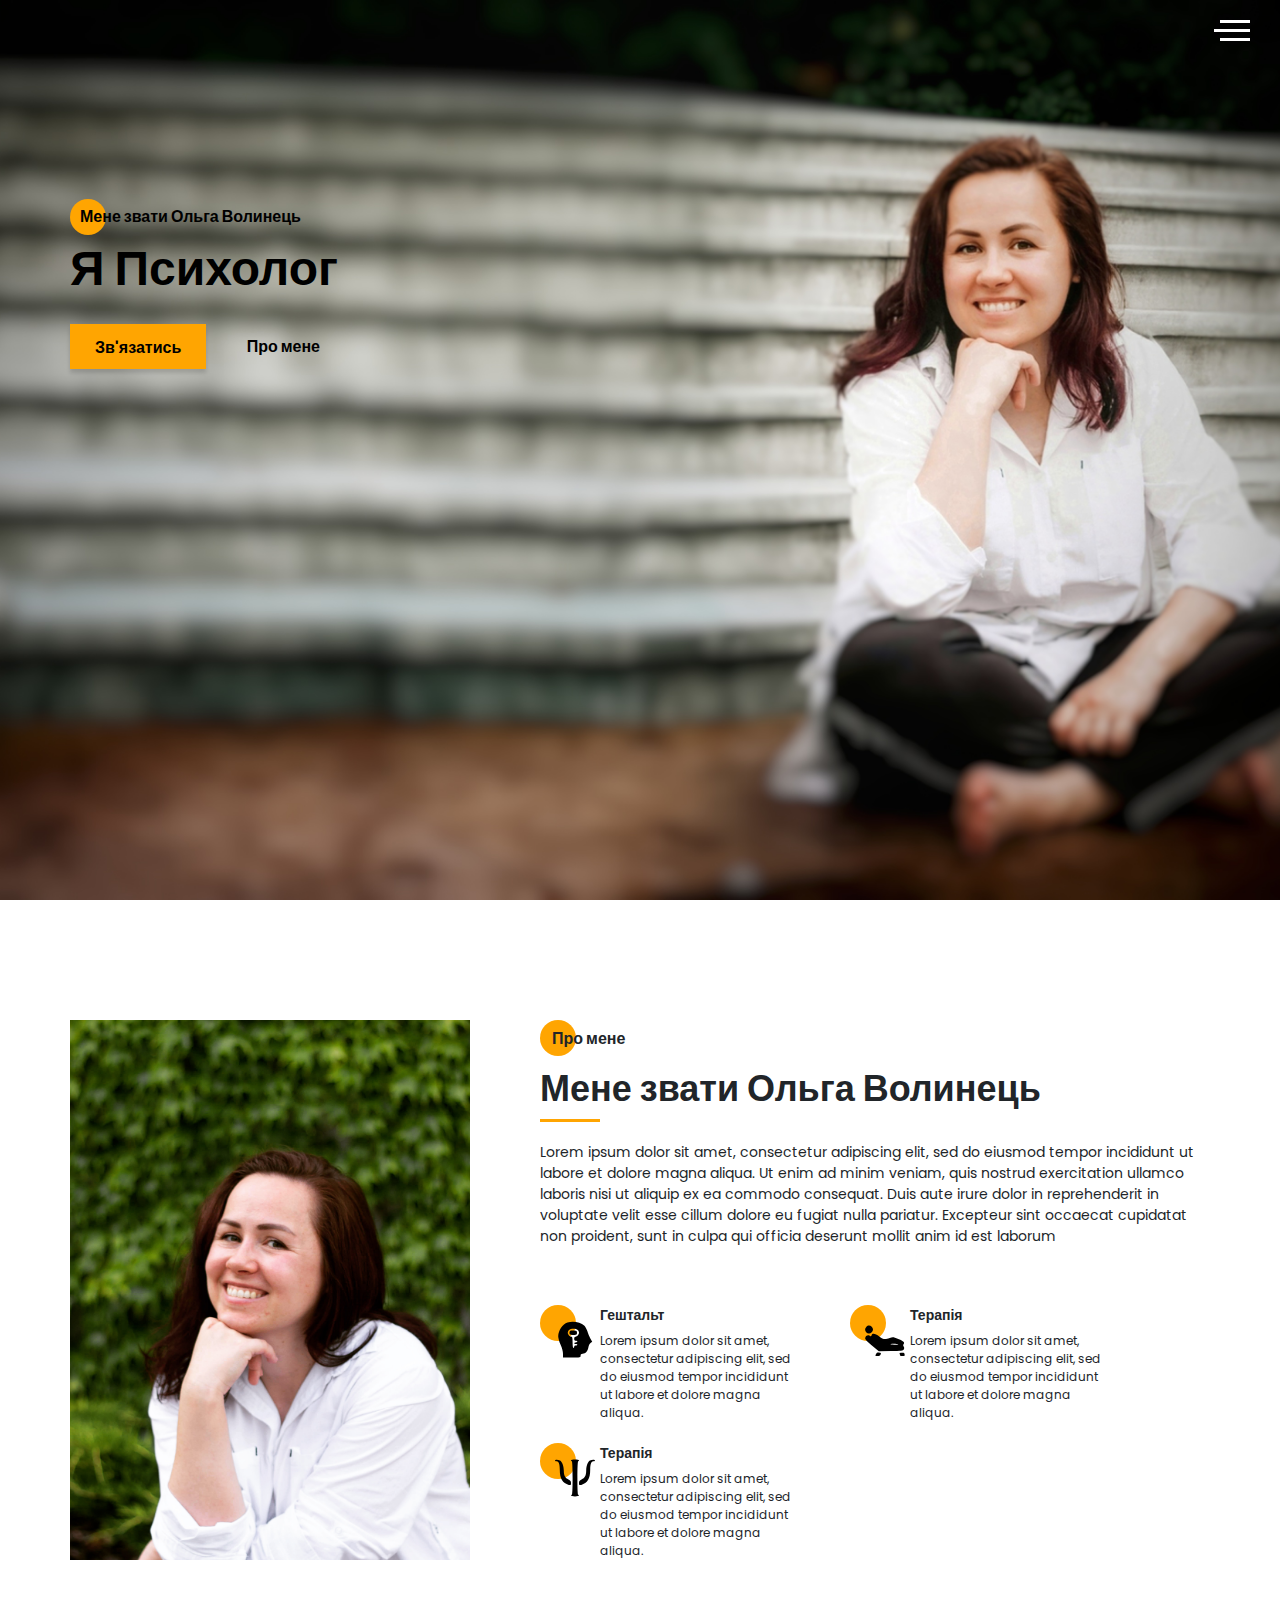
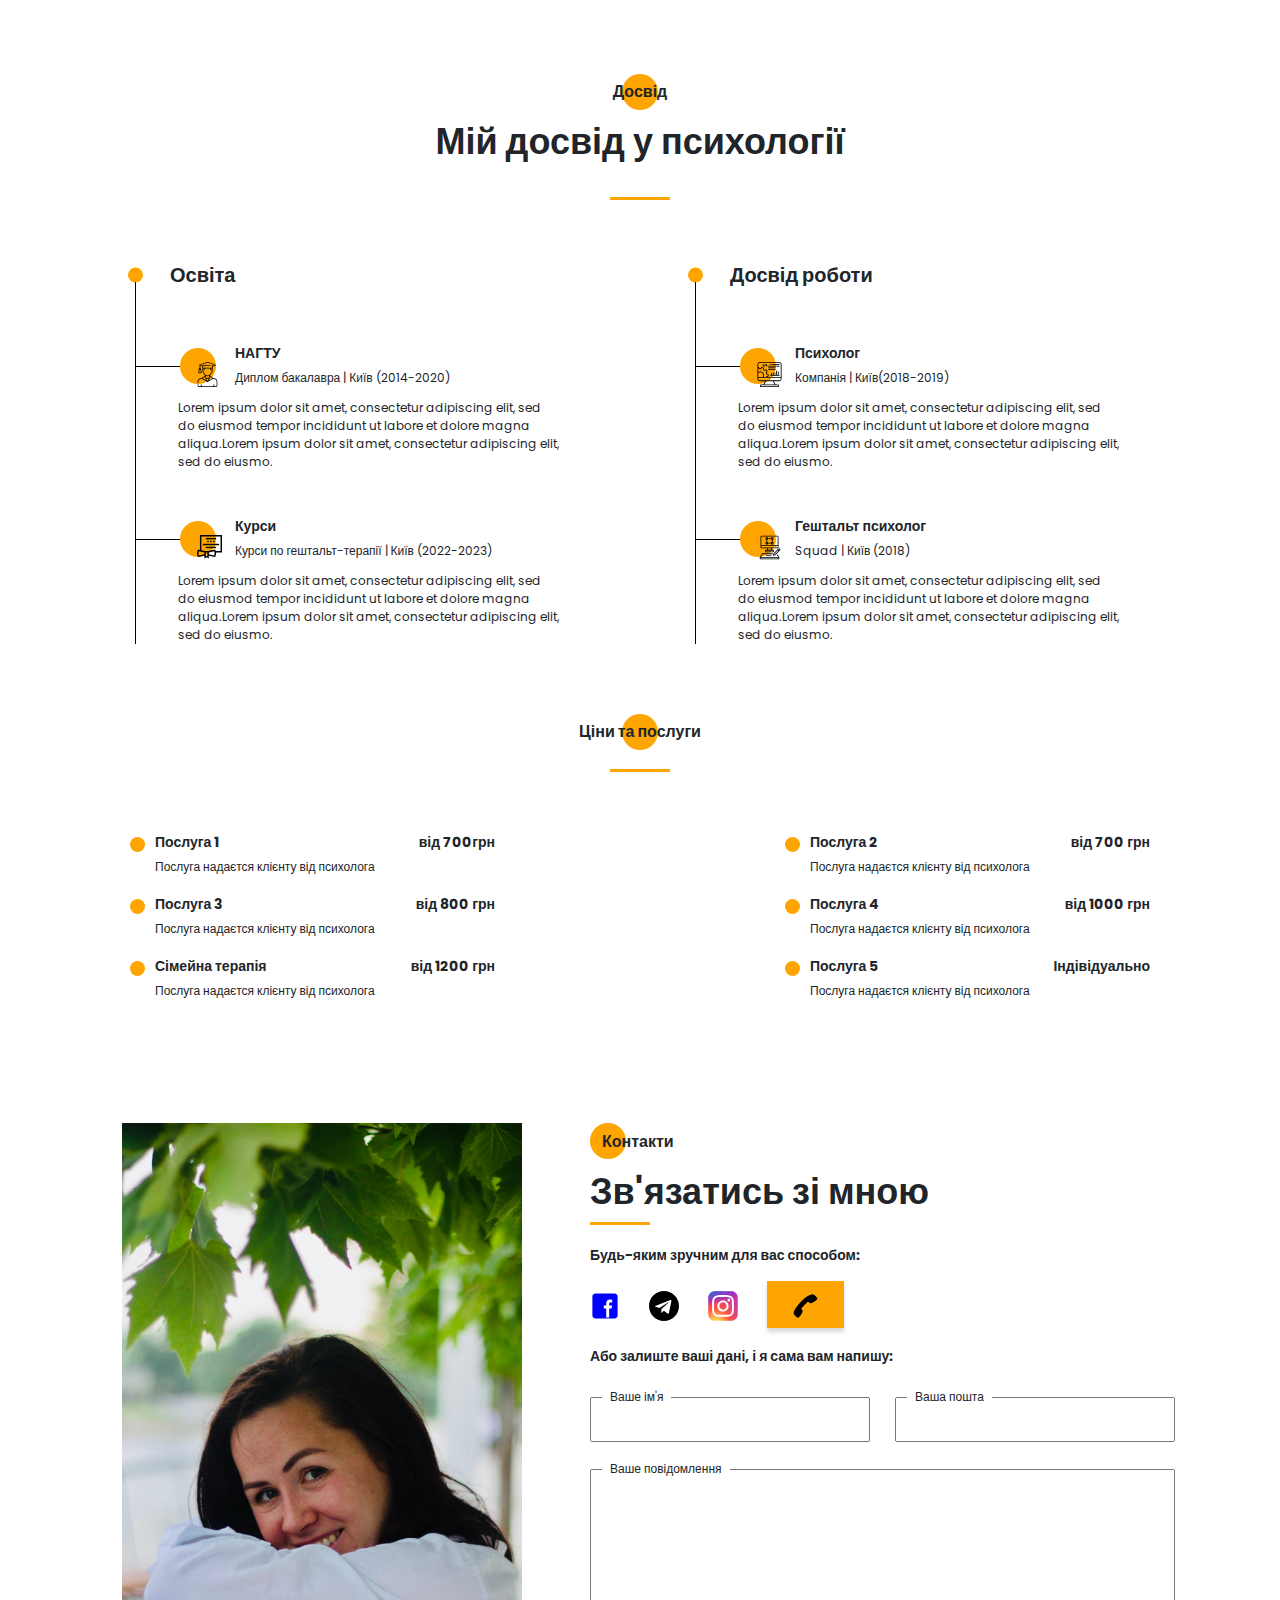
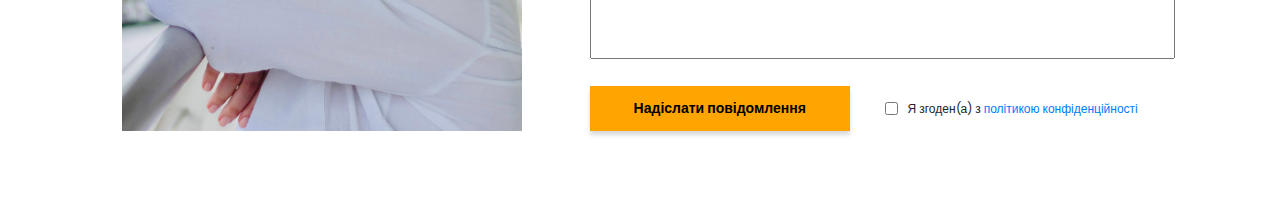
==== commit babca1a3: "Update index.html" ====
--- a/index.html
+++ b/index.html
@@ -1 +1 @@
-<!DOCTYPE html><html lang="ru"><head><meta charset="UTF-8"><meta name="viewport" content="width=device-width,initial-scale=1"><meta http-equiv="X-UA-Compatible" content="ie=edge"><title>Olga Volynets</title><meta name="title" content="Мое портфолио"><meta name="description" content="Здесь вы сможете ознакомиться с моими работами и узнать больше обо мне"><!-- Open Graph / Facebook --><meta property="og:type" content="website"><meta property="og:url" content="https://metatags.io/"><meta property="og:title" content="Мое портфолио"><meta property="og:description" content="Здесь вы сможете ознакомиться с моими работами и узнать больше обо мне"><meta property="og:image" content="https://metatags.io/assets/meta-tags-16a33a6a8531e519cc0936fbba0ad904e52d35f34a46c97a2c9f6f7dd7d336f2.png"><!-- Twitter --><meta property="twitter:card" content="summary_large_image"><meta property="twitter:url" content="https://metatags.io/"><meta property="twitter:title" content="Мое портфолио"><meta property="twitter:description" content="Здесь вы сможете ознакомиться с моими работами и узнать больше обо мне"><meta property="twitter:image" content="https://metatags.io/assets/meta-tags-16a33a6a8531e519cc0936fbba0ad904e52d35f34a46c97a2c9f6f7dd7d336f2.png"><!-- Favicon  --><link rel="apple-touch-icon" sizes="57x57" href="icons/favicon//apple-icon-57x57.png"><link rel="apple-touch-icon" sizes="60x60" href="icons/favicon//apple-icon-60x60.png"><link rel="apple-touch-icon" sizes="72x72" href="icons/favicon//apple-icon-72x72.png"><link rel="apple-touch-icon" sizes="76x76" href="icons/favicon//apple-icon-76x76.png"><link rel="apple-touch-icon" sizes="114x114" href="icons/favicon//apple-icon-114x114.png"><link rel="apple-touch-icon" sizes="120x120" href="icons/favicon//apple-icon-120x120.png"><link rel="apple-touch-icon" sizes="144x144" href="icons/favicon//apple-icon-144x144.png"><link rel="apple-touch-icon" sizes="152x152" href="icons/favicon//apple-icon-152x152.png"><link rel="apple-touch-icon" sizes="180x180" href="icons/favicon//apple-icon-180x180.png"><link rel="icon" type="image/png" sizes="192x192" href="icons/favicon//android-icon-192x192.png"><link rel="icon" type="image/png" sizes="32x32" href="icons/favicon//favicon-32x32.png"><link rel="icon" type="image/png" sizes="96x96" href="icons/favicon//favicon-96x96.png"><link rel="icon" type="image/png" sizes="16x16" href="icons/favicon//favicon-16x16.png"><link rel="manifest" href="icons/favicon//manifest.json"><meta name="msapplication-TileColor" content="#ffffff"><meta name="msapplication-TileImage" content="icons/favicon//ms-icon-144x144.png"><meta name="theme-color" content="#ffffff"><link rel="stylesheet" href="css/style.min.css"></head><body><aside class="sidepanel"><a href="#" class="sidepanel__link"><svg width="20" height="20" viewBox="0 0 20 20" fill="none" xmlns="http://www.w3.org/2000/svg"><path d="M-7.46167e-07 2.92969L-1.28061e-07 17.0703C-5.74539e-08 18.6856 1.31439 20 2.92969 20L17.0703 20C18.6856 20 20 18.6856 20 17.0703L20 11.1719L12.9297 11.1719L12.9297 13.5156L9.41406 13.5156L9.41406 11.1719L7.03125 11.1719C5.09262 11.1719 3.51562 9.59488 3.51562 7.65625L3.51562 4.10156L7.03125 4.10156L7.03125 7.65625L9.41406 7.65625L9.41406 4.10156L12.9297 4.6875L12.9297 7.65625L20 7.65625L20 2.92969C20 1.31439 18.6856 -8.16774e-07 17.0703 -7.46167e-07L2.92969 -1.28061e-07C1.31439 -5.74539e-08 -8.16774e-07 1.31439 -7.46167e-07 2.92969Z" fill="black"/></svg> </a><a href="#" class="sidepanel__link"><svg width="20" height="20" viewBox="0 0 20 20" fill="none" xmlns="http://www.w3.org/2000/svg"><path d="M-6.01032e-07 6.25L-2.73196e-07 13.75C-1.22337e-07 17.2012 2.79875 20 6.25 20L13.75 20C17.2013 20 20 17.2012 20 13.75L20 6.25C20 2.79875 17.2012 -7.51891e-07 13.75 -6.01032e-07L6.25 -2.73196e-07C2.79875 -1.22337e-07 -7.51891e-07 2.79875 -6.01032e-07 6.25ZM13.75 1.875C16.1625 1.875 18.125 3.8375 18.125 6.25L18.125 13.75C18.125 16.1625 16.1625 18.125 13.75 18.125L6.25 18.125C3.8375 18.125 1.875 16.1625 1.875 13.75L1.875 6.25C1.875 3.8375 3.8375 1.875 6.25 1.875L13.75 1.875Z" fill="black"/><path d="M5 10C5 12.7612 7.23875 15 10 15C12.7613 15 15 12.7612 15 10C15 7.23875 12.7612 5 10 5C7.23875 5 5 7.23875 5 10ZM13.125 10C13.125 11.7225 11.7225 13.125 10 13.125C8.27625 13.125 6.875 11.7225 6.875 10C6.875 8.2775 8.27625 6.875 10 6.875C11.7225 6.875 13.125 8.2775 13.125 10Z" fill="black"/><path d="M5.29123 4.625C5.29123 4.25704 4.99295 3.95875 4.62499 3.95875C4.25703 3.95875 3.95874 4.25704 3.95874 4.625C3.95874 4.99296 4.25703 5.29125 4.62499 5.29125C4.99295 5.29125 5.29123 4.99296 5.29123 4.625Z" fill="black"/></svg> </a><a href="#" class="sidepanel__link"><svg width="19" height="20" viewBox="0 0 19 20" fill="none" xmlns="http://www.w3.org/2000/svg"><path d="M-4.37114e-07 9.99951C-1.95608e-07 15.5245 4.36167 19.9995 9.74107 19.9995C14.0457 19.9995 17.6962 17.1345 18.9832 13.162C19.0749 12.662 18.7734 12.4787 18.5148 12.4787C18.2835 12.4787 17.6706 12.487 16.8585 12.4912C17.4459 15.2728 15.5517 15.8595 15.5517 15.8595C14.4274 16.3145 14.1267 16.972 14.1267 16.972C13.5228 17.8778 13.5352 16.902 13.5352 16.902C13.603 15.8978 14.5389 15.3703 14.5389 15.3703C16.0283 14.4787 15.5979 13.0295 15.3493 12.4578C14.719 12.3678 14.2903 12.1103 14.0466 11.8245C13.8029 14.0453 12.9652 16.3795 9.23304 16.3795C8.16988 16.3795 7.30085 15.992 6.61933 15.3503C6.37316 15.4628 5.3827 15.8003 4.04116 15.2628C4.04116 15.2628 3.78012 14.4253 5.03988 12.5128C4.82345 11.7128 4.71606 10.8628 4.7111 10.0128C4.71606 9.16284 4.82345 8.31285 5.03988 7.51284C3.78012 5.61285 4.04116 4.77535 4.04116 4.77535C5.3827 4.23785 6.37316 4.57534 6.61933 4.67535C7.30085 4.03785 8.16988 3.65035 9.23304 3.65035C12.9752 3.65035 13.7987 5.98784 14.0383 8.21284C14.3307 7.86284 14.928 7.53784 15.8408 7.53784C17.1444 7.53784 18.1918 7.55034 18.5082 7.55034C18.7635 7.55034 19.0683 7.37534 18.9708 6.86284C17.692 2.86201 14.0391 -0.000488895 9.74107 -0.000488707C4.36167 -0.000488472 -6.7851e-07 4.47701 -4.37114e-07 9.99951Z" fill="#212121"/></svg></a><div class="sidepanel__divider"></div><div class="sidepanel__text"><span>Соціальні мережі</span></div></aside><div class="menu"><div class="menu__block"><div class="menu__close"><svg width="29" height="30" viewBox="0 0 29 30" fill="none" xmlns="http://www.w3.org/2000/svg"><path d="M17.1568 14.5231L28.4489 3.23075C29.1837 2.49623 29.1837 1.30861 28.4489 0.574085C27.7144 -0.160437 26.5267 -0.160437 25.7922 0.574085L14.4998 11.8665L3.20781 0.574085C2.47295 -0.160437 1.28567 -0.160437 0.551149 0.574085C-0.183716 1.30861 -0.183716 2.49623 0.551149 3.23075L11.8432 14.5231L0.551149 25.8155C-0.183716 26.55 -0.183716 27.7376 0.551149 28.4721C0.917206 28.8385 1.39852 29.0226 1.87948 29.0226C2.36045 29.0226 2.84141 28.8385 3.20781 28.4721L14.4998 17.1798L25.7922 28.4721C26.1586 28.8385 26.6396 29.0226 27.1205 29.0226C27.6015 29.0226 28.0825 28.8385 28.4489 28.4721C29.1837 27.7376 29.1837 26.55 28.4489 25.8155L17.1568 14.5231Z" fill="black"/></svg></div><nav><ul class="menu__list"><li class="menu__link"><a href="#about">ПРО МЕНЕ</a></li><li class="menu__link"><a href="#experience">МІЙ ДОСВІД</a></li><li class="menu__link"><a href="#price">ЦІНИ</a></li><li class="menu__link"><a href="#contact">КОНТАКТИ</a></li></ul></nav></div><div class="menu__overlay"></div></div><section class="promo"><div class="hamburger"><span></span> <span class="long"></span> <span></span></div><div class="container"><div class="title title_fz16 promo__subtitle">Мене звати Ольга Волинець</div><h1 class="title title_fz48 promo__title">Я Психолог</h1><div class="promo__btns"><a href="#contact" class="promo__link btn">Зв'язатись</a> <a href="#about" class="promo__link">Про мене</a></div></div></section><section class="about" id="about"><div class="container"><div class="about__wrapper"><div class="about__photo"><img src="img/main_photo.jpg" alt="photo"></div><div class="about__descr"><h2 class="title title_fz16 about__title">Про мене</h2><div class="title title_fz36 about__subtitle">Мене звати Ольга Волинець</div><div class="divider"></div><p class="about__text">Lorem ipsum dolor sit amet, consectetur adipiscing elit, sed do eiusmod tempor incididunt ut labore et dolore magna aliqua. Ut enim ad minim veniam, quis nostrud exercitation ullamco laboris nisi ut aliquip ex ea commodo consequat. Duis aute irure dolor in reprehenderit in voluptate velit esse cillum dolore eu fugiat nulla pariatur. Excepteur sint occaecat cupidatat non proident, sunt in culpa qui officia deserunt mollit anim id est laborum</p></div><div class="about__skills"><div class="about__skills-item"><div class="about__skills-circle"><img src="icons/about_me/web_development.svg" alt="web-dev"></div><div><div class="title title_fz14">Гештальт</div><p class="about__skills-text">Lorem ipsum dolor sit amet, consectetur adipiscing elit, sed do eiusmod tempor incididunt ut labore et dolore magna aliqua.</p></div></div><div class="about__skills-item"><div class="about__skills-circle"><img src="icons/about_me/mobile_dev.svg" alt="mobile-dev"></div><div><div class="title title_fz14">Терапія</div><p class="about__skills-text">Lorem ipsum dolor sit amet, consectetur adipiscing elit, sed do eiusmod tempor incididunt ut labore et dolore magna aliqua.</p></div></div><div class="about__skills-item"><div class="about__skills-circle"><img src="icons/about_me/design.svg" alt="design"></div><div><div class="title title_fz14">Терапія</div><p class="about__skills-text">Lorem ipsum dolor sit amet, consectetur adipiscing elit, sed do eiusmod tempor incididunt ut labore et dolore magna aliqua.</p></div></div></div></div></div></section><section class="resume" id="experience"><div class="container"><h2 class="title title_fz16 title__section-title">Досвід</h2><div class="title title_fz36 title__section-subtitle">Мій досвід у психології</div><div class="divider"></div><div class="resume__wrapper"><div class="resume__column"><h3 class="title title_fz20 resume__column-title">Освіта</h3><ul><li><div class="resume__item"><div class="resume__item-head"><div class="resume__item-icon"><img src="icons/experience/university.svg" alt="university"></div><h4 class="title title_fz14">НАГТУ</h4><div class="resume__item-location">Диплом бакалавра | Київ (2014-2020)</div></div><p class="resume__item-body">Lorem ipsum dolor sit amet, consectetur adipiscing elit, sed do eiusmod tempor incididunt ut labore et dolore magna aliqua.Lorem ipsum dolor sit amet, consectetur adipiscing elit, sed do eiusmo.</p></div></li><li><div class="resume__item"><div class="resume__item-head"><div class="resume__item-icon"><img src="icons/experience/courses.svg" alt="courses"></div><h4 class="title title_fz14">Курси</h4><div class="resume__item-location">Курси по гештальт-терапії | Київ (2022-2023)</div></div><p class="resume__item-body">Lorem ipsum dolor sit amet, consectetur adipiscing elit, sed do eiusmod tempor incididunt ut labore et dolore magna aliqua.Lorem ipsum dolor sit amet, consectetur adipiscing elit, sed do eiusmo.</p></div></li></ul></div><div class="resume__column"><h3 class="title title_fz20 resume__column-title">Досвід роботи</h3><ul><li><div class="resume__item"><div class="resume__item-head"><div class="resume__item-icon"><img src="icons/experience/developer.svg" alt="developer"></div><h4 class="title title_fz14">Психолог</h4><div class="resume__item-location">Компанія | Київ(2018-2019)</div></div><p class="resume__item-body">Lorem ipsum dolor sit amet, consectetur adipiscing elit, sed do eiusmod tempor incididunt ut labore et dolore magna aliqua.Lorem ipsum dolor sit amet, consectetur adipiscing elit, sed do eiusmo.</p></div></li><li><div class="resume__item"><div class="resume__item-head"><div class="resume__item-icon"><img src="icons/experience/designer.svg" alt="designer"></div><h4 class="title title_fz14">Гештальт психолог</h4><div class="resume__item-location">Squad | Київ (2018)</div></div><p class="resume__item-body">Lorem ipsum dolor sit amet, consectetur adipiscing elit, sed do eiusmod tempor incididunt ut labore et dolore magna aliqua.Lorem ipsum dolor sit amet, consectetur adipiscing elit, sed do eiusmo.</p></div></li></ul></div></div></div></section><section class="price" id="price"><div class="container"><h2 class="title title_fz16 title__section-title">Ціни та послуги</h2><div class="divider"></div><div class="price__wrapper"><div class="price__item"><div class="price__type">Послуга 1</div><div class="price__count">від 700грн</div><div class="price__descr">Послуга надаєтся клієнту від психолога</div></div><div class="price__item"><div class="price__type">Послуга 2</div><div class="price__count">від 700 грн</div><div class="price__descr">Послуга надаєтся клієнту від психолога</div></div><div class="price__item"><div class="price__type">Послуга 3</div><div class="price__count">від 800 грн</div><div class="price__descr">Послуга надаєтся клієнту від психолога</div></div><div class="price__item"><div class="price__type">Послуга 4</div><div class="price__count">від 1000 грн</div><div class="price__descr">Послуга надаєтся клієнту від психолога</div></div><div class="price__item"><div class="price__type">Сімейна терапія</div><div class="price__count">від 1200 грн</div><div class="price__descr">Послуга надаєтся клієнту від психолога</div></div><div class="price__item"><div class="price__type">Послуга 5</div><div class="price__count">Індівідуально</div><div class="price__descr">Послуга надаєтся клієнту від психолога</div></div></div></div></section><section class="contacts" id="contact"><div class="container"><div class="contacts__wrapper"><div class="contacts__photo"><img src="img/contact.jpg" alt="photo"></div><div class="contacts__descr"><h2 class="title title_fz16 contacts__title">Контакти</h2><div class="title title_fz36 contacts__subtitle">Зв'язатись зі мною</div><div class="divider"></div><div class="title title_fz14 contacts__text">Будь-яким зручним для вас способом:</div><div class="contacts__social"><a href="https://www.facebook.com/olyayal/" class="contacts__link"><img src="icons/social/facebook.svg" alt="facebook"> </a><a href="https://t.me/voooolyaa" class="contacts__link"><img src="icons/social/telegram.svg" alt="telegram"> </a><a href="#" class="contacts__link"><img src="icons/social/instagram.svg" alt="instagram"> </a><a href="tel:+380936623595" class="promo__link btn"><img src="icons/social/call.svg" alt="call"></a></div><div class="title title_fz14 contacts__text">Або залиште ваші дані, і я сама вам напишу:</div><form class="contacts__form" action="https://formspree.io/f/mwkdkowk" method="POST"><div class="contacts__input"><input required name="name" id="name" type="text"> <label for="name">Ваше ім'я</label></div><div class="contacts__input"><input required name="email" id="email" type="email"> <label for="email">Ваша пошта</label></div><div class="contacts__textarea"><textarea name="text" id="text"></textarea> <label for="text">Ваше повідомлення</label></div><div class="contacts__triggers"><button class="contacts__btn btn">Надіслати повідомлення</button><div class="contacts__policy"><input required type="checkbox"> <span>Я згоден(а) з <a href="/policy.html">політикою конфіденційності</a></span></div></div></form></div></div></div></section><script src="js/script.js"></script></body></html>
+<!DOCTYPE html><html lang="ru"><head><meta charset="UTF-8"><meta name="viewport" content="width=device-width,initial-scale=1"><meta http-equiv="X-UA-Compatible" content="ie=edge"><title>Olga Volynets</title><meta name="title" content="Мое портфолио"><meta name="description" content="Здесь вы сможете ознакомиться с моими работами и узнать больше обо мне"><!-- Open Graph / Facebook --><meta property="og:type" content="website"><meta property="og:url" content="https://metatags.io/"><meta property="og:title" content="Мое портфолио"><meta property="og:description" content="Здесь вы сможете ознакомиться с моими работами и узнать больше обо мне"><meta property="og:image" content="https://metatags.io/assets/meta-tags-16a33a6a8531e519cc0936fbba0ad904e52d35f34a46c97a2c9f6f7dd7d336f2.png"><!-- Twitter --><meta property="twitter:card" content="summary_large_image"><meta property="twitter:url" content="https://metatags.io/"><meta property="twitter:title" content="Мое портфолио"><meta property="twitter:description" content="Здесь вы сможете ознакомиться с моими работами и узнать больше обо мне"><meta property="twitter:image" content="https://metatags.io/assets/meta-tags-16a33a6a8531e519cc0936fbba0ad904e52d35f34a46c97a2c9f6f7dd7d336f2.png"><!-- Favicon  --><link rel="apple-touch-icon" sizes="57x57" href="icons/favicon//apple-icon-57x57.png"><link rel="apple-touch-icon" sizes="60x60" href="icons/favicon//apple-icon-60x60.png"><link rel="apple-touch-icon" sizes="72x72" href="icons/favicon//apple-icon-72x72.png"><link rel="apple-touch-icon" sizes="76x76" href="icons/favicon//apple-icon-76x76.png"><link rel="apple-touch-icon" sizes="114x114" href="icons/favicon//apple-icon-114x114.png"><link rel="apple-touch-icon" sizes="120x120" href="icons/favicon//apple-icon-120x120.png"><link rel="apple-touch-icon" sizes="144x144" href="icons/favicon//apple-icon-144x144.png"><link rel="apple-touch-icon" sizes="152x152" href="icons/favicon//apple-icon-152x152.png"><link rel="apple-touch-icon" sizes="180x180" href="icons/favicon//apple-icon-180x180.png"><link rel="icon" type="image/png" sizes="192x192" href="icons/favicon//android-icon-192x192.png"><link rel="icon" type="image/png" sizes="32x32" href="icons/favicon//favicon-32x32.png"><link rel="icon" type="image/png" sizes="96x96" href="icons/favicon//favicon-96x96.png"><link rel="icon" type="image/png" sizes="16x16" href="icons/favicon//favicon-16x16.png"><link rel="manifest" href="icons/favicon//manifest.json"><meta name="msapplication-TileColor" content="#ffffff"><meta name="msapplication-TileImage" content="icons/favicon//ms-icon-144x144.png"><meta name="theme-color" content="#ffffff"><link rel="stylesheet" href="css/style.min.css"></head><body><aside class="sidepanel"><a href="#" class="sidepanel__link"><svg width="20" height="20" viewBox="0 0 20 20" fill="none" xmlns="http://www.w3.org/2000/svg"><path d="M-7.46167e-07 2.92969L-1.28061e-07 17.0703C-5.74539e-08 18.6856 1.31439 20 2.92969 20L17.0703 20C18.6856 20 20 18.6856 20 17.0703L20 11.1719L12.9297 11.1719L12.9297 13.5156L9.41406 13.5156L9.41406 11.1719L7.03125 11.1719C5.09262 11.1719 3.51562 9.59488 3.51562 7.65625L3.51562 4.10156L7.03125 4.10156L7.03125 7.65625L9.41406 7.65625L9.41406 4.10156L12.9297 4.6875L12.9297 7.65625L20 7.65625L20 2.92969C20 1.31439 18.6856 -8.16774e-07 17.0703 -7.46167e-07L2.92969 -1.28061e-07C1.31439 -5.74539e-08 -8.16774e-07 1.31439 -7.46167e-07 2.92969Z" fill="black"/></svg> </a><a href="#" class="sidepanel__link"><svg width="20" height="20" viewBox="0 0 20 20" fill="none" xmlns="http://www.w3.org/2000/svg"><path d="M-6.01032e-07 6.25L-2.73196e-07 13.75C-1.22337e-07 17.2012 2.79875 20 6.25 20L13.75 20C17.2013 20 20 17.2012 20 13.75L20 6.25C20 2.79875 17.2012 -7.51891e-07 13.75 -6.01032e-07L6.25 -2.73196e-07C2.79875 -1.22337e-07 -7.51891e-07 2.79875 -6.01032e-07 6.25ZM13.75 1.875C16.1625 1.875 18.125 3.8375 18.125 6.25L18.125 13.75C18.125 16.1625 16.1625 18.125 13.75 18.125L6.25 18.125C3.8375 18.125 1.875 16.1625 1.875 13.75L1.875 6.25C1.875 3.8375 3.8375 1.875 6.25 1.875L13.75 1.875Z" fill="black"/><path d="M5 10C5 12.7612 7.23875 15 10 15C12.7613 15 15 12.7612 15 10C15 7.23875 12.7612 5 10 5C7.23875 5 5 7.23875 5 10ZM13.125 10C13.125 11.7225 11.7225 13.125 10 13.125C8.27625 13.125 6.875 11.7225 6.875 10C6.875 8.2775 8.27625 6.875 10 6.875C11.7225 6.875 13.125 8.2775 13.125 10Z" fill="black"/><path d="M5.29123 4.625C5.29123 4.25704 4.99295 3.95875 4.62499 3.95875C4.25703 3.95875 3.95874 4.25704 3.95874 4.625C3.95874 4.99296 4.25703 5.29125 4.62499 5.29125C4.99295 5.29125 5.29123 4.99296 5.29123 4.625Z" fill="black"/></svg> </a><a href="#" class="sidepanel__link"><svg width="19" height="20" viewBox="0 0 19 20" fill="none" xmlns="http://www.w3.org/2000/svg"><path d="M-4.37114e-07 9.99951C-1.95608e-07 15.5245 4.36167 19.9995 9.74107 19.9995C14.0457 19.9995 17.6962 17.1345 18.9832 13.162C19.0749 12.662 18.7734 12.4787 18.5148 12.4787C18.2835 12.4787 17.6706 12.487 16.8585 12.4912C17.4459 15.2728 15.5517 15.8595 15.5517 15.8595C14.4274 16.3145 14.1267 16.972 14.1267 16.972C13.5228 17.8778 13.5352 16.902 13.5352 16.902C13.603 15.8978 14.5389 15.3703 14.5389 15.3703C16.0283 14.4787 15.5979 13.0295 15.3493 12.4578C14.719 12.3678 14.2903 12.1103 14.0466 11.8245C13.8029 14.0453 12.9652 16.3795 9.23304 16.3795C8.16988 16.3795 7.30085 15.992 6.61933 15.3503C6.37316 15.4628 5.3827 15.8003 4.04116 15.2628C4.04116 15.2628 3.78012 14.4253 5.03988 12.5128C4.82345 11.7128 4.71606 10.8628 4.7111 10.0128C4.71606 9.16284 4.82345 8.31285 5.03988 7.51284C3.78012 5.61285 4.04116 4.77535 4.04116 4.77535C5.3827 4.23785 6.37316 4.57534 6.61933 4.67535C7.30085 4.03785 8.16988 3.65035 9.23304 3.65035C12.9752 3.65035 13.7987 5.98784 14.0383 8.21284C14.3307 7.86284 14.928 7.53784 15.8408 7.53784C17.1444 7.53784 18.1918 7.55034 18.5082 7.55034C18.7635 7.55034 19.0683 7.37534 18.9708 6.86284C17.692 2.86201 14.0391 -0.000488895 9.74107 -0.000488707C4.36167 -0.000488472 -6.7851e-07 4.47701 -4.37114e-07 9.99951Z" fill="#212121"/></svg></a><div class="sidepanel__divider"></div><div class="sidepanel__text"><span>Соціальні мережі</span></div></aside><div class="menu"><div class="menu__block"><div class="menu__close"><svg width="29" height="30" viewBox="0 0 29 30" fill="none" xmlns="http://www.w3.org/2000/svg"><path d="M17.1568 14.5231L28.4489 3.23075C29.1837 2.49623 29.1837 1.30861 28.4489 0.574085C27.7144 -0.160437 26.5267 -0.160437 25.7922 0.574085L14.4998 11.8665L3.20781 0.574085C2.47295 -0.160437 1.28567 -0.160437 0.551149 0.574085C-0.183716 1.30861 -0.183716 2.49623 0.551149 3.23075L11.8432 14.5231L0.551149 25.8155C-0.183716 26.55 -0.183716 27.7376 0.551149 28.4721C0.917206 28.8385 1.39852 29.0226 1.87948 29.0226C2.36045 29.0226 2.84141 28.8385 3.20781 28.4721L14.4998 17.1798L25.7922 28.4721C26.1586 28.8385 26.6396 29.0226 27.1205 29.0226C27.6015 29.0226 28.0825 28.8385 28.4489 28.4721C29.1837 27.7376 29.1837 26.55 28.4489 25.8155L17.1568 14.5231Z" fill="black"/></svg></div><nav><ul class="menu__list"><li class="menu__link"><a href="#about">ПРО МЕНЕ</a></li><li class="menu__link"><a href="#experience">МІЙ ДОСВІД</a></li><li class="menu__link"><a href="#price">ЦІНИ</a></li><li class="menu__link"><a href="#contact">КОНТАКТИ</a></li></ul></nav></div><div class="menu__overlay"></div></div><section class="promo"><div class="hamburger"><span></span> <span class="long"></span> <span></span></div><div class="container"><div class="title title_fz16 promo__subtitle">Мене звати Ольга Волинець</div><h1 class="title title_fz48 promo__title">Я Психолог</h1><div class="promo__btns"><a href="#contact" class="promo__link btn">Зв'язатись</a> <a href="#about" class="promo__link">Про мене</a></div></div></section><section class="about" id="about"><div class="container"><div class="about__wrapper"><div class="about__photo"><img src="img/main_photo.jpg" alt="photo"></div><div class="about__descr"><h2 class="title title_fz16 about__title">Про мене</h2><div class="title title_fz36 about__subtitle">Мене звати Ольга Волинець</div><div class="divider"></div><p class="about__text">Lorem ipsum dolor sit amet, consectetur adipiscing elit, sed do eiusmod tempor incididunt ut labore et dolore magna aliqua. Ut enim ad minim veniam, quis nostrud exercitation ullamco laboris nisi ut aliquip ex ea commodo consequat. Duis aute irure dolor in reprehenderit in voluptate velit esse cillum dolore eu fugiat nulla pariatur. Excepteur sint occaecat cupidatat non proident, sunt in culpa qui officia deserunt mollit anim id est laborum</p></div><div class="about__skills"><div class="about__skills-item"><div class="about__skills-circle"><img src="icons/about_me/web_development.svg" alt="web-dev"></div><div><div class="title title_fz14">Гештальт</div><p class="about__skills-text">Lorem ipsum dolor sit amet, consectetur adipiscing elit, sed do eiusmod tempor incididunt ut labore et dolore magna aliqua.</p></div></div><div class="about__skills-item"><div class="about__skills-circle"><img src="icons/about_me/mobile_dev.svg" alt="mobile-dev"></div><div><div class="title title_fz14">Терапія</div><p class="about__skills-text">Lorem ipsum dolor sit amet, consectetur adipiscing elit, sed do eiusmod tempor incididunt ut labore et dolore magna aliqua.</p></div></div><div class="about__skills-item"><div class="about__skills-circle"><img src="icons/about_me/design.svg" alt="design"></div><div><div class="title title_fz14">Терапія</div><p class="about__skills-text">Lorem ipsum dolor sit amet, consectetur adipiscing elit, sed do eiusmod tempor incididunt ut labore et dolore magna aliqua.</p></div></div></div></div></div></section><section class="resume" id="experience"><div class="container"><h2 class="title title_fz16 title__section-title">Досвід</h2><div class="title title_fz36 title__section-subtitle">Мій досвід у психології</div><div class="divider"></div><div class="resume__wrapper"><div class="resume__column"><h3 class="title title_fz20 resume__column-title">Освіта</h3><ul><li><div class="resume__item"><div class="resume__item-head"><div class="resume__item-icon"><img src="icons/experience/university.svg" alt="university"></div><h4 class="title title_fz14">НАГТУ</h4><div class="resume__item-location">Диплом бакалавра | Київ (2014-2020)</div></div><p class="resume__item-body">Lorem ipsum dolor sit amet, consectetur adipiscing elit, sed do eiusmod tempor incididunt ut labore et dolore magna aliqua.Lorem ipsum dolor sit amet, consectetur adipiscing elit, sed do eiusmo.</p></div></li><li><div class="resume__item"><div class="resume__item-head"><div class="resume__item-icon"><img src="icons/experience/courses.svg" alt="courses"></div><h4 class="title title_fz14">Курси</h4><div class="resume__item-location">Курси по гештальт-терапії | Київ (2022-2023)</div></div><p class="resume__item-body">Lorem ipsum dolor sit amet, consectetur adipiscing elit, sed do eiusmod tempor incididunt ut labore et dolore magna aliqua.Lorem ipsum dolor sit amet, consectetur adipiscing elit, sed do eiusmo.</p></div></li></ul></div><div class="resume__column"><h3 class="title title_fz20 resume__column-title">Досвід роботи</h3><ul><li><div class="resume__item"><div class="resume__item-head"><div class="resume__item-icon"><img src="icons/experience/developer.svg" alt="developer"></div><h4 class="title title_fz14">Психолог</h4><div class="resume__item-location">Компанія | Київ(2018-2019)</div></div><p class="resume__item-body">Lorem ipsum dolor sit amet, consectetur adipiscing elit, sed do eiusmod tempor incididunt ut labore et dolore magna aliqua.Lorem ipsum dolor sit amet, consectetur adipiscing elit, sed do eiusmo.</p></div></li><li><div class="resume__item"><div class="resume__item-head"><div class="resume__item-icon"><img src="icons/experience/designer.svg" alt="designer"></div><h4 class="title title_fz14">Гештальт психолог</h4><div class="resume__item-location">Squad | Київ (2018)</div></div><p class="resume__item-body">Lorem ipsum dolor sit amet, consectetur adipiscing elit, sed do eiusmod tempor incididunt ut labore et dolore magna aliqua.Lorem ipsum dolor sit amet, consectetur adipiscing elit, sed do eiusmo.</p></div></li></ul></div></div></div></section><section class="price" id="price"><div class="container"><h2 class="title title_fz16 title__section-title">Ціни та послуги</h2><div class="divider"></div><div class="price__wrapper"><div class="price__item"><div class="price__type">Послуга 1</div><div class="price__count">від 700грн</div><div class="price__descr">Послуга надаєтся клієнту від психолога</div></div><div class="price__item"><div class="price__type">Послуга 2</div><div class="price__count">від 700 грн</div><div class="price__descr">Послуга надаєтся клієнту від психолога</div></div><div class="price__item"><div class="price__type">Послуга 3</div><div class="price__count">від 800 грн</div><div class="price__descr">Послуга надаєтся клієнту від психолога</div></div><div class="price__item"><div class="price__type">Послуга 4</div><div class="price__count">від 1000 грн</div><div class="price__descr">Послуга надаєтся клієнту від психолога</div></div><div class="price__item"><div class="price__type">Сімейна терапія</div><div class="price__count">від 1200 грн</div><div class="price__descr">Послуга надаєтся клієнту від психолога</div></div><div class="price__item"><div class="price__type">Послуга 5</div><div class="price__count">Індівідуально</div><div class="price__descr">Послуга надаєтся клієнту від психолога</div></div></div></div></section><section class="contacts" id="contact"><div class="container"><div class="contacts__wrapper"><div class="contacts__photo"><img src="img/contact.JPG" alt="photo"></div><div class="contacts__descr"><h2 class="title title_fz16 contacts__title">Контакти</h2><div class="title title_fz36 contacts__subtitle">Зв'язатись зі мною</div><div class="divider"></div><div class="title title_fz14 contacts__text">Будь-яким зручним для вас способом:</div><div class="contacts__social"><a href="https://www.facebook.com/olyayal/" class="contacts__link"><img src="icons/social/facebook.svg" alt="facebook"> </a><a href="https://t.me/voooolyaa" class="contacts__link"><img src="icons/social/telegram.svg" alt="telegram"> </a><a href="#" class="contacts__link"><img src="icons/social/instagram.svg" alt="instagram"> </a><a href="tel:+380936623595" class="promo__link btn"><img src="icons/social/call.svg" alt="call"></a></div><div class="title title_fz14 contacts__text">Або залиште ваші дані, і я сама вам напишу:</div><form class="contacts__form" action="https://formspree.io/f/mwkdkowk" method="POST"><div class="contacts__input"><input required name="name" id="name" type="text"> <label for="name">Ваше ім'я</label></div><div class="contacts__input"><input required name="email" id="email" type="email"> <label for="email">Ваша пошта</label></div><div class="contacts__textarea"><textarea name="text" id="text"></textarea> <label for="text">Ваше повідомлення</label></div><div class="contacts__triggers"><button class="contacts__btn btn">Надіслати повідомлення</button><div class="contacts__policy"><input required type="checkbox"> <span>Я згоден(а) з <a href="/policy.html">політикою конфіденційності</a></span></div></div></form></div></div></div></section><script src="js/script.js"></script></body></html>
